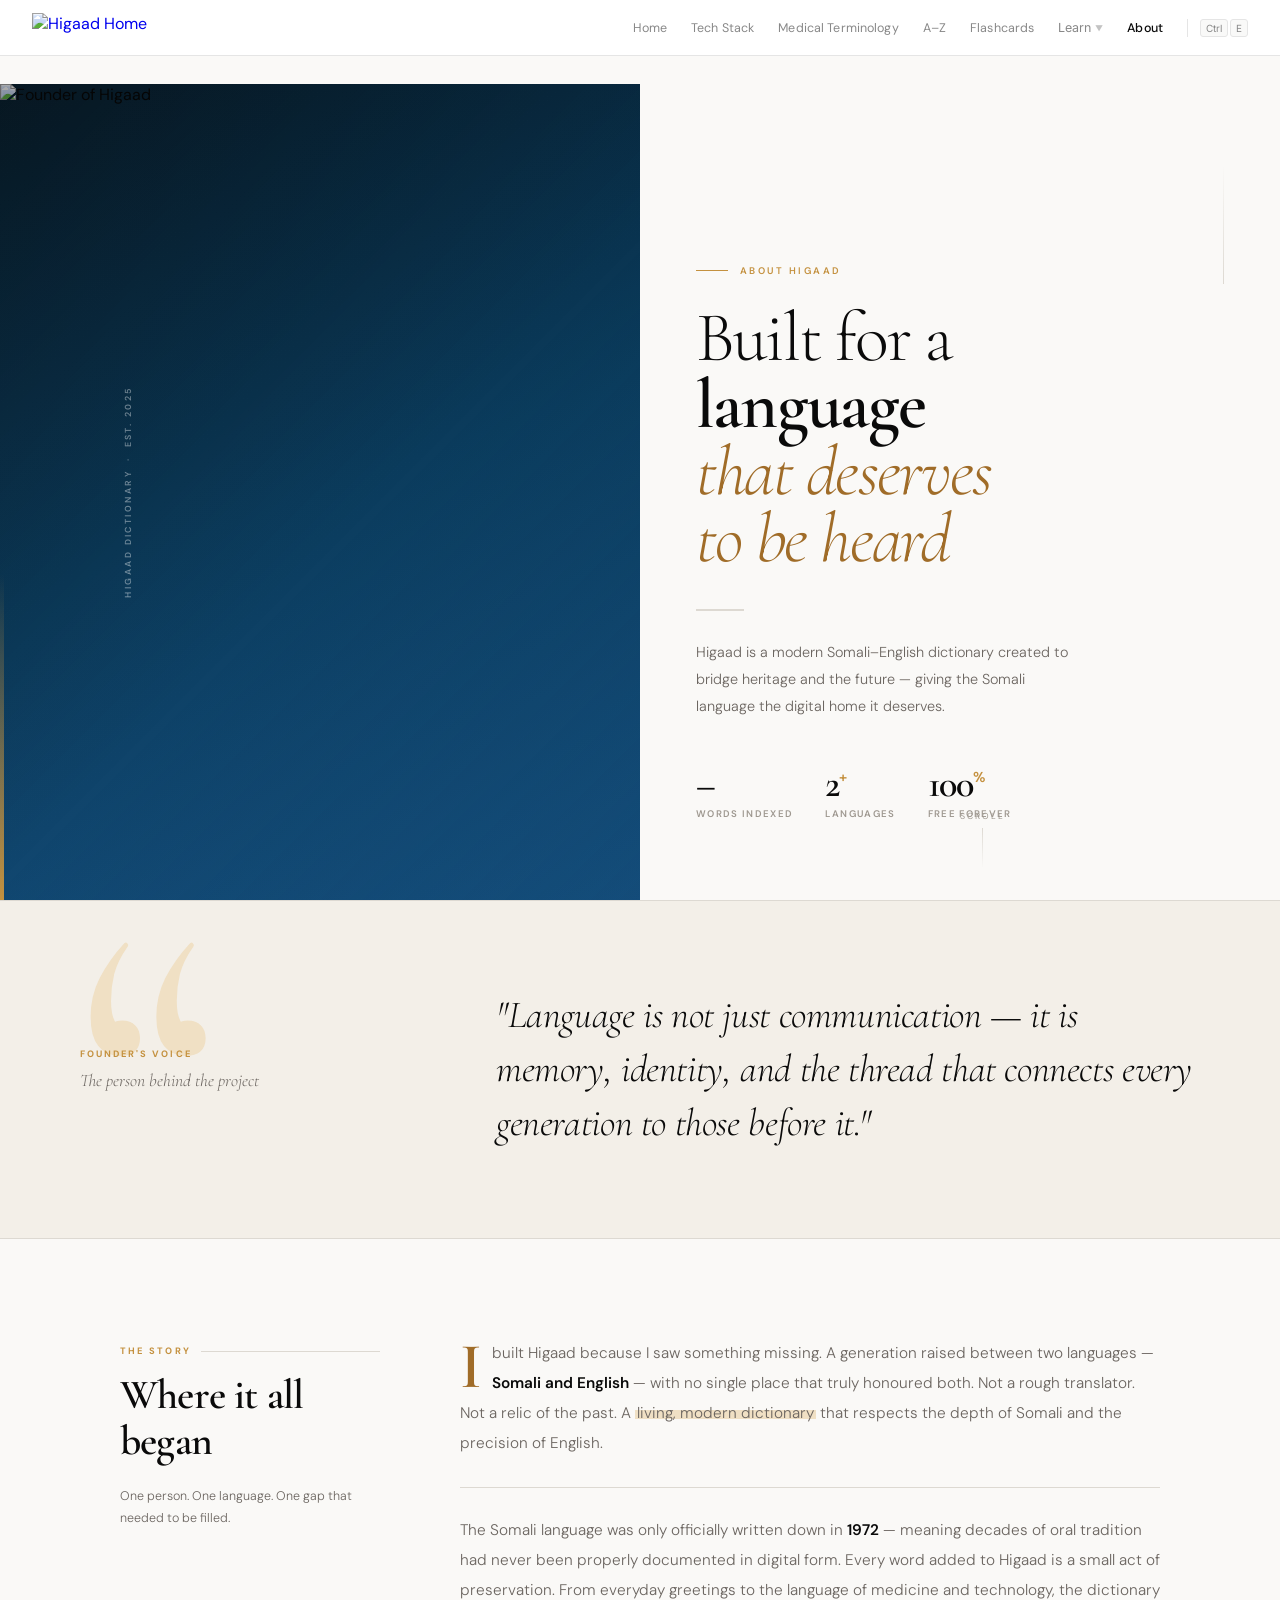
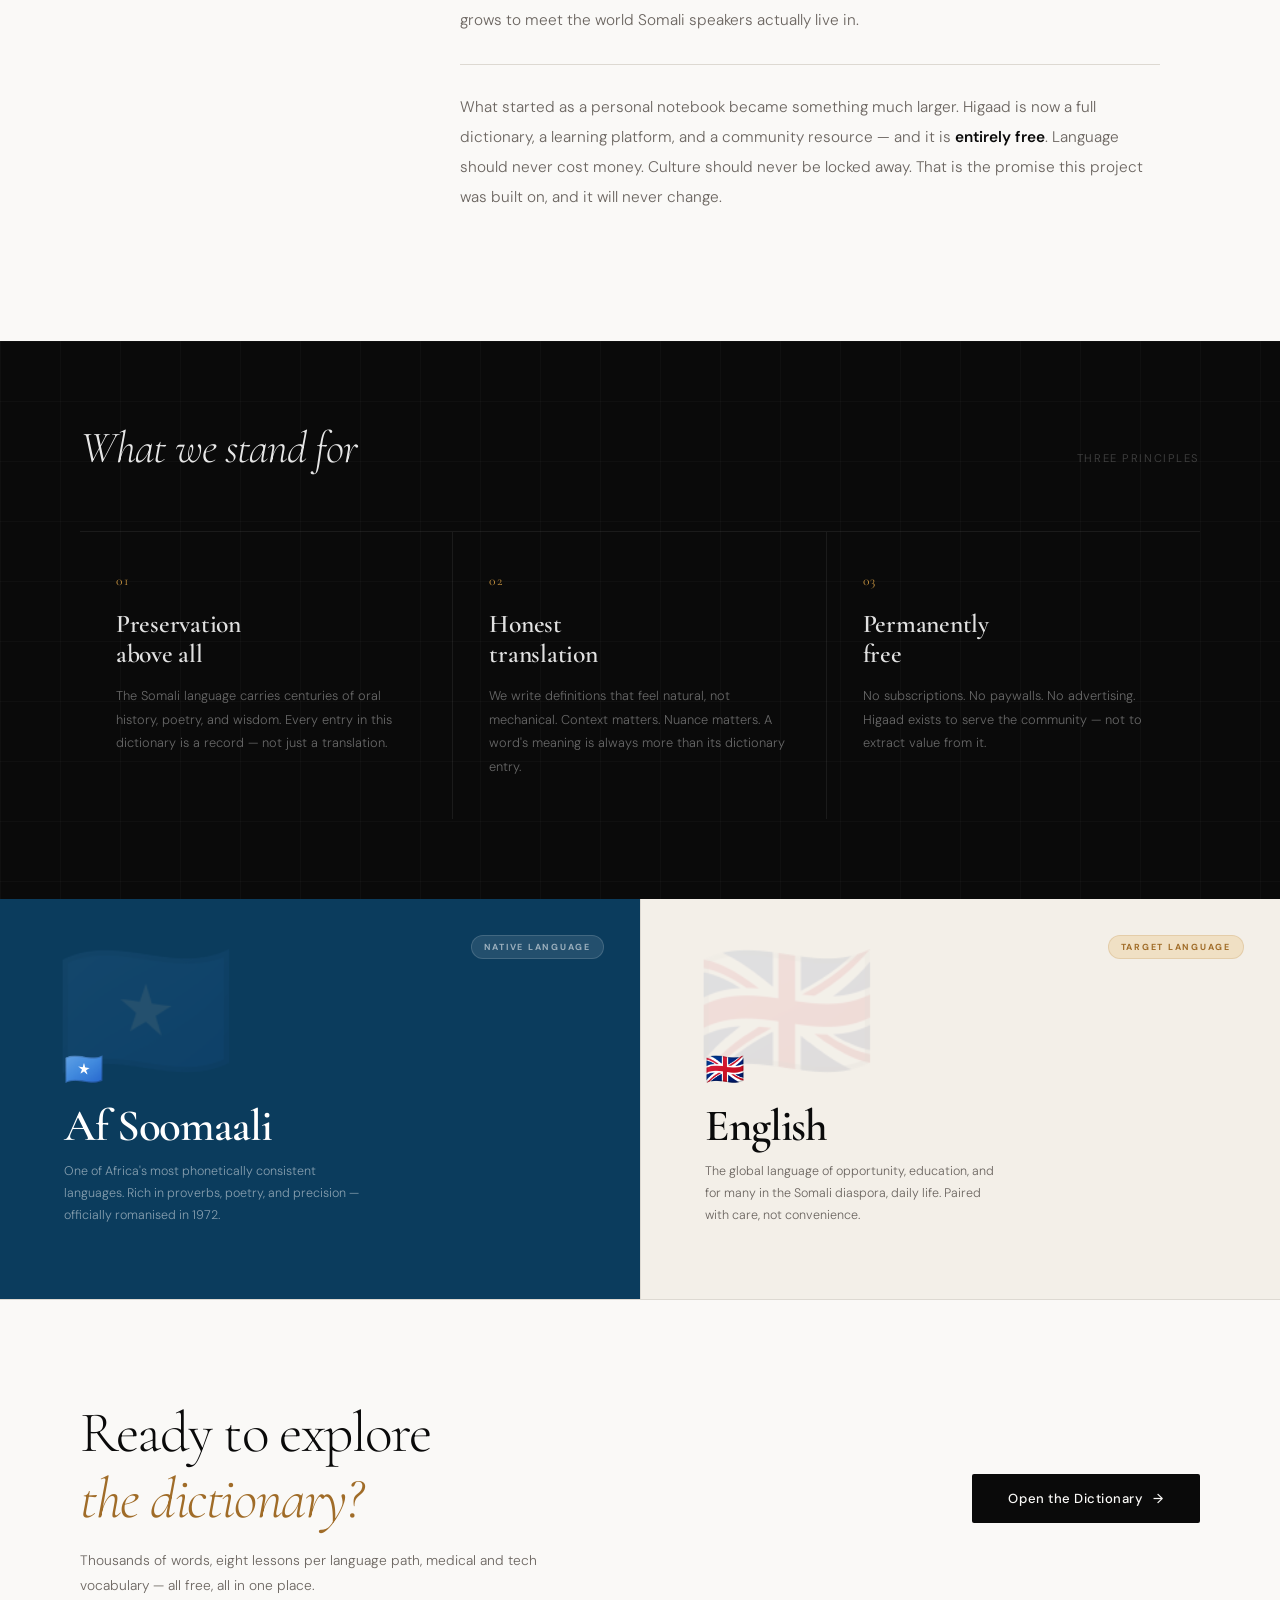
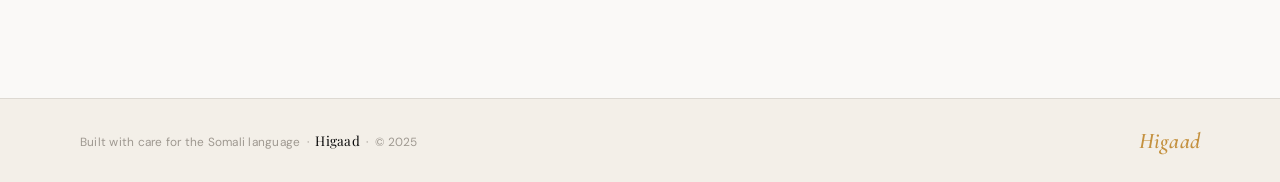
==== About.html @ 7bf30694 "Add files via upload" ====
<!DOCTYPE html>
<html lang="en">
<head>
  <script>
    try {
      var s = JSON.parse(localStorage.getItem('higaad_settings') || '{}');
      if (s.theme)    document.documentElement.setAttribute('data-theme',    s.theme);
      if (s.fontsize) document.documentElement.setAttribute('data-fontsize', s.fontsize);
      if (s.compact)  document.documentElement.setAttribute('data-compact',  'true');
    } catch(e) {}
  </script>
  <meta charset="UTF-8" />
  <meta name="viewport" content="width=device-width, initial-scale=1.0" />
  <title>About — Higaad</title>
  <link rel="icon" href="images/Logo and favicon/hingaad icon.png" />
  <link rel="preconnect" href="https://fonts.googleapis.com">
  <link href="https://fonts.googleapis.com/css2?family=Libre+Baskerville:ital,wght@0,400;0,700;1,400&family=DM+Sans:ital,opsz,wght@0,9..40,300;0,9..40,400;0,9..40,500;0,9..40,600;1,9..40,300&family=Cormorant+Garamond:ital,wght@0,300;0,400;0,600;1,300;1,400;1,600&display=swap" rel="stylesheet">
  <link rel="stylesheet" href="style.css" />

  <style>
    /* ── ABOUT PAGE — Editorial Magazine Redesign ── */

    :root {
      --ink:        #0a0a0a;
      --ink-soft:   #1c1c1c;
      --paper:      #faf9f7;
      --cream:      #f3efe8;
      --warm-mid:   #6b6560;
      --warm-muted: #9e9890;
      --rule:       #ddd9d2;
      --gold-deep:  #a06c28;
      --gold-warm:  #c4913f;
      --gold-pale:  #f0e0c4;
      --photo-bg:   #0B3C5D;
    }
    [data-theme="dark"] {
      --ink:        #f0ede8;
      --ink-soft:   #d8d4ce;
      --paper:      #0f0e0c;
      --cream:      #171512;
      --warm-mid:   #8a8680;
      --warm-muted: #5e5a56;
      --rule:       #2e2a26;
      --gold-deep:  #c99a4e;
      --gold-warm:  #d4a85a;
      --gold-pale:  #2a2218;
      --photo-bg:   #0B3C5D;
    }

    * { box-sizing: border-box; margin: 0; padding: 0; }

    body {
      background: var(--paper);
      font-family: 'DM Sans', system-ui, sans-serif;
      color: var(--ink);
      overflow-x: hidden;
    }

    /* ── NAV SPACER ───────────────────────────── */
    .about-spacer { height: 84px; }

    /* ═══════════════════════════════════════════
       SECTION 1 — CINEMATIC OPENER
    ═══════════════════════════════════════════ */
    .opener {
      display: grid;
      grid-template-columns: 1fr 1fr;
      min-height: calc(100vh - 84px);
      position: relative;
    }

    /* Left — Photo Panel */
    .opener-photo {
      position: relative;
      overflow: hidden;
      background: var(--photo-bg);
    }
    .opener-photo img {
      width: 100%; height: 100%;
      object-fit: cover;
      display: block;
      transform: scale(1.06);
      animation: slowZoom 14s ease-out forwards;
      filter: saturate(0.88) contrast(1.05);
    }
    @keyframes slowZoom {
      from { transform: scale(1.06); }
      to   { transform: scale(1.00); }
    }
    .opener-photo-tint {
      position: absolute; inset: 0;
      background: linear-gradient(
        135deg,
        rgba(10,10,10,0.35) 0%,
        transparent 55%,
        rgba(10,60,93,0.18) 100%
      );
    }
    .opener-photo-index {
      position: absolute;
      left: 22px; top: 50%;
      transform: translateY(-50%) rotate(-90deg);
      transform-origin: center center;
      font-family: 'DM Sans', sans-serif;
      font-size: 0.55rem;
      font-weight: 600;
      letter-spacing: 0.28em;
      text-transform: uppercase;
      color: rgba(255,255,255,0.4);
      white-space: nowrap;
    }
    .opener-photo-stripe {
      position: absolute;
      bottom: 0; left: 0;
      width: 4px; height: 40%;
      background: linear-gradient(to bottom, transparent, var(--gold-warm));
    }

    /* Right — Text Panel */
    .opener-text {
      display: flex;
      flex-direction: column;
      justify-content: flex-end;
      padding: 64px 64px 80px 56px;
      background: var(--paper);
      position: relative;
    }
    .opener-text::before {
      content: '';
      position: absolute;
      top: 80px; right: 56px;
      width: 1px; height: 120px;
      background: linear-gradient(to bottom, transparent, var(--rule));
    }
    .opener-overline {
      display: flex;
      align-items: center;
      gap: 12px;
      font-size: 0.6rem;
      font-weight: 600;
      letter-spacing: 0.26em;
      text-transform: uppercase;
      color: var(--gold-warm);
      margin-bottom: 28px;
      opacity: 0;
      animation: revealUp 0.7s 0.3s ease forwards;
    }
    .opener-overline-dash {
      width: 32px; height: 1px;
      background: var(--gold-warm);
      flex-shrink: 0;
    }
    .opener-headline {
      font-family: 'Cormorant Garamond', 'Libre Baskerville', Georgia, serif;
      font-size: clamp(3.2rem, 5.5vw, 5.5rem);
      font-weight: 300;
      line-height: 0.95;
      letter-spacing: -0.025em;
      color: var(--ink);
      margin-bottom: 36px;
      opacity: 0;
      animation: revealUp 0.8s 0.45s ease forwards;
    }
    .opener-headline strong {
      font-weight: 600;
      display: block;
    }
    .opener-headline em {
      font-style: italic;
      font-weight: 300;
      color: var(--gold-deep);
    }
    .opener-rule {
      width: 48px; height: 2px;
      background: var(--rule);
      margin-bottom: 28px;
      opacity: 0;
      animation: revealUp 0.6s 0.6s ease forwards;
    }
    .opener-body {
      font-family: 'DM Sans', sans-serif;
      font-size: 0.9rem;
      font-weight: 300;
      line-height: 1.9;
      color: var(--warm-mid);
      max-width: 380px;
      margin-bottom: 44px;
      opacity: 0;
      animation: revealUp 0.7s 0.7s ease forwards;
    }
    .opener-meta {
      display: flex;
      gap: 32px;
      opacity: 0;
      animation: revealUp 0.6s 0.85s ease forwards;
    }
    .opener-meta-item {
      display: flex;
      flex-direction: column;
      gap: 4px;
    }
    .opener-meta-num {
      font-family: 'Cormorant Garamond', Georgia, serif;
      font-size: 2.4rem;
      font-weight: 600;
      line-height: 1;
      color: var(--ink);
      letter-spacing: -0.03em;
    }
    .opener-meta-num sup {
      font-size: 0.9rem;
      color: var(--gold-warm);
      font-family: 'DM Sans', sans-serif;
      font-weight: 600;
    }
    .opener-meta-label {
      font-size: 0.6rem;
      font-weight: 600;
      letter-spacing: 0.14em;
      text-transform: uppercase;
      color: var(--warm-muted);
    }
    .opener-scroll {
      position: absolute;
      bottom: 32px; left: 50%;
      transform: translateX(-50%);
      display: flex;
      flex-direction: column;
      align-items: center;
      gap: 6px;
      opacity: 0;
      animation: revealUp 0.5s 1.2s ease forwards;
    }
    .opener-scroll span {
      font-size: 0.55rem;
      letter-spacing: 0.22em;
      text-transform: uppercase;
      color: var(--warm-muted);
    }
    .opener-scroll-line {
      width: 1px; height: 40px;
      background: linear-gradient(to bottom, var(--rule), transparent);
      animation: scrollBob 2s ease-in-out infinite;
    }
    @keyframes scrollBob {
      0%, 100% { transform: scaleY(1); opacity: 1; }
      50%       { transform: scaleY(0.5); opacity: 0.4; }
    }

    /* ═══════════════════════════════════════════
       SECTION 2 — PULL QUOTE
    ═══════════════════════════════════════════ */
    .pull-quote {
      padding: 88px 80px;
      display: grid;
      grid-template-columns: 1fr 2fr;
      gap: 64px;
      align-items: center;
      border-top: 1px solid var(--rule);
      border-bottom: 1px solid var(--rule);
      background: var(--cream);
      position: relative;
      overflow: hidden;
    }
    .pull-quote::before {
      content: '\201C';
      position: absolute;
      top: -40px; left: 72px;
      font-family: 'Cormorant Garamond', Georgia, serif;
      font-size: 28rem;
      line-height: 1;
      color: var(--gold-pale);
      pointer-events: none;
      z-index: 0;
    }
    [data-theme="dark"] .pull-quote::before { color: rgba(180,130,60,0.06); }
    .pull-quote-label {
      position: relative; z-index: 1;
      display: flex;
      flex-direction: column;
      gap: 10px;
    }
    .pull-quote-label span:first-child {
      font-size: 0.58rem;
      font-weight: 700;
      letter-spacing: 0.22em;
      text-transform: uppercase;
      color: var(--gold-warm);
    }
    .pull-quote-label span:last-child {
      font-family: 'Cormorant Garamond', Georgia, serif;
      font-size: 1.1rem;
      font-weight: 300;
      font-style: italic;
      color: var(--warm-mid);
    }
    .pull-quote-text {
      position: relative; z-index: 1;
      font-family: 'Cormorant Garamond', 'Libre Baskerville', Georgia, serif;
      font-size: clamp(1.6rem, 3.2vw, 2.4rem);
      font-weight: 300;
      font-style: italic;
      line-height: 1.4;
      color: var(--ink);
      letter-spacing: -0.01em;
    }

    /* ═══════════════════════════════════════════
       SECTION 3 — STORY
    ═══════════════════════════════════════════ */
    .story {
      padding: 100px 80px;
      display: grid;
      grid-template-columns: 260px 1fr;
      gap: 80px;
      max-width: 1200px;
      margin: 0 auto;
    }
    .story-sidebar {
      padding-top: 6px;
    }
    .story-sidebar-label {
      font-size: 0.58rem;
      font-weight: 700;
      letter-spacing: 0.24em;
      text-transform: uppercase;
      color: var(--gold-warm);
      margin-bottom: 16px;
      display: flex;
      align-items: center;
      gap: 10px;
    }
    .story-sidebar-label::after {
      content: '';
      flex: 1;
      height: 1px;
      background: var(--rule);
    }
    .story-sidebar-title {
      font-family: 'Cormorant Garamond', Georgia, serif;
      font-size: 2.6rem;
      font-weight: 600;
      line-height: 1.1;
      letter-spacing: -0.02em;
      color: var(--ink);
      margin-bottom: 20px;
    }
    .story-sidebar-sub {
      font-size: 0.78rem;
      font-weight: 300;
      line-height: 1.8;
      color: var(--warm-mid);
    }
    .story-main {
      display: flex;
      flex-direction: column;
    }
    .story-paragraph {
      font-size: 0.96rem;
      font-weight: 300;
      line-height: 1.95;
      color: var(--warm-mid);
      padding: 28px 0;
      border-bottom: 1px solid var(--rule);
    }
    .story-paragraph:first-child { padding-top: 0; }
    .story-paragraph:last-child  { border-bottom: none; }
    .story-paragraph.drop-cap::first-letter {
      font-family: 'Cormorant Garamond', Georgia, serif;
      font-size: 4.2em;
      font-weight: 600;
      line-height: 0.75;
      float: left;
      margin: 4px 10px 0 0;
      color: var(--gold-deep);
    }
    .story-paragraph strong {
      font-weight: 600;
      color: var(--ink);
    }
    .story-highlight {
      background: linear-gradient(to right, var(--gold-pale), var(--gold-pale));
      background-size: 100% 45%;
      background-repeat: no-repeat;
      background-position: 0 65%;
      padding: 0 2px;
    }
    [data-theme="dark"] .story-highlight {
      background: rgba(180,130,60,0.18);
      padding: 1px 4px;
      border-radius: 2px;
    }

    /* ═══════════════════════════════════════════
       SECTION 4 — VALUES (dark panel)
    ═══════════════════════════════════════════ */
    .values {
      background: var(--ink);
      padding: 80px;
      position: relative;
      overflow: hidden;
    }
    .values::before {
      content: '';
      position: absolute; inset: 0;
      background-image:
        linear-gradient(rgba(255,255,255,0.025) 1px, transparent 1px),
        linear-gradient(90deg, rgba(255,255,255,0.025) 1px, transparent 1px);
      background-size: 60px 60px;
    }
    [data-theme="dark"] .values { background: #080706; }
    .values-inner {
      position: relative; z-index: 1;
      max-width: 1200px; margin: 0 auto;
    }
    .values-header {
      display: flex;
      align-items: baseline;
      justify-content: space-between;
      margin-bottom: 56px;
    }
    .values-header-title {
      font-family: 'Cormorant Garamond', Georgia, serif;
      font-size: 2.8rem;
      font-weight: 300;
      font-style: italic;
      color: rgba(255,255,255,0.9);
      letter-spacing: -0.02em;
    }
    .values-header-num {
      font-size: 0.7rem;
      letter-spacing: 0.14em;
      text-transform: uppercase;
      color: rgba(255,255,255,0.2);
    }
    .values-grid {
      display: grid;
      grid-template-columns: repeat(3, 1fr);
    }
    .value-item {
      padding: 40px 36px;
      border-top: 1px solid rgba(255,255,255,0.07);
      border-right: 1px solid rgba(255,255,255,0.07);
      position: relative;
      transition: background 0.3s;
    }
    .value-item:last-child { border-right: none; }
    .value-item::after {
      content: '';
      position: absolute;
      bottom: 0; left: 36px; right: 36px;
      height: 2px;
      background: var(--gold-warm);
      transform: scaleX(0);
      transform-origin: left;
      transition: transform 0.4s ease;
    }
    .value-item:hover::after { transform: scaleX(1); }
    .value-item:hover { background: rgba(255,255,255,0.025); }
    .value-num {
      font-family: 'Cormorant Garamond', Georgia, serif;
      font-size: 0.85rem;
      color: var(--gold-warm);
      letter-spacing: 0.12em;
      margin-bottom: 20px;
      display: block;
    }
    .value-title {
      font-family: 'Cormorant Garamond', Georgia, serif;
      font-size: 1.6rem;
      font-weight: 600;
      color: rgba(255,255,255,0.88);
      line-height: 1.2;
      margin-bottom: 14px;
      letter-spacing: -0.01em;
    }
    .value-body {
      font-size: 0.8rem;
      font-weight: 300;
      line-height: 1.85;
      color: rgba(255,255,255,0.38);
    }

    /* ═══════════════════════════════════════════
       SECTION 5 — LANGUAGES (split panel)
    ═══════════════════════════════════════════ */
    .languages {
      display: grid;
      grid-template-columns: 1fr 1fr;
      min-height: 400px;
    }
    .lang-panel {
      padding: 72px 64px;
      position: relative;
      overflow: hidden;
      display: flex;
      flex-direction: column;
      justify-content: flex-end;
    }
    .lang-panel-so { background: var(--photo-bg); }
    .lang-panel-en {
      background: var(--cream);
      border-left: 1px solid var(--rule);
    }
    .lang-panel-so::before {
      content: '🇸🇴';
      position: absolute;
      top: 40px; left: 56px;
      font-size: 9rem;
      opacity: 0.1;
      line-height: 1;
      pointer-events: none;
    }
    .lang-panel-en::before {
      content: '🇬🇧';
      position: absolute;
      top: 40px; left: 56px;
      font-size: 9rem;
      opacity: 0.08;
      line-height: 1;
      pointer-events: none;
    }
    .lang-panel-tag {
      position: absolute;
      top: 36px; right: 36px;
      font-size: 0.55rem;
      font-weight: 700;
      letter-spacing: 0.2em;
      text-transform: uppercase;
      padding: 5px 12px;
      border-radius: 20px;
    }
    .lang-panel-so .lang-panel-tag {
      background: rgba(255,255,255,0.1);
      color: rgba(255,255,255,0.55);
      border: 1px solid rgba(255,255,255,0.14);
    }
    .lang-panel-en .lang-panel-tag {
      background: var(--gold-pale);
      color: var(--gold-deep);
      border: 1px solid rgba(180,130,60,0.2);
    }
    .lang-flag { font-size: 2rem; margin-bottom: 14px; display: block; position: relative; z-index: 1; }
    .lang-name {
      font-family: 'Cormorant Garamond', Georgia, serif;
      font-size: 2.8rem;
      font-weight: 600;
      letter-spacing: -0.025em;
      line-height: 1;
      margin-bottom: 12px;
      position: relative; z-index: 1;
    }
    .lang-panel-so .lang-name { color: #fff; }
    .lang-panel-en .lang-name { color: var(--ink); }
    .lang-sub {
      font-size: 0.78rem;
      font-weight: 300;
      line-height: 1.75;
      position: relative; z-index: 1;
      max-width: 300px;
    }
    .lang-panel-so .lang-sub { color: rgba(255,255,255,0.5); }
    .lang-panel-en .lang-sub { color: var(--warm-mid); }

    /* ═══════════════════════════════════════════
       SECTION 6 — CTA
    ═══════════════════════════════════════════ */
    .about-cta {
      padding: 100px 80px;
      display: grid;
      grid-template-columns: 1fr auto;
      align-items: center;
      gap: 48px;
      background: var(--paper);
      border-top: 1px solid var(--rule);
    }
    .about-cta-text h2 {
      font-family: 'Cormorant Garamond', Georgia, serif;
      font-size: clamp(2rem, 4.5vw, 3.6rem);
      font-weight: 300;
      line-height: 1.15;
      letter-spacing: -0.025em;
      color: var(--ink);
      margin-bottom: 16px;
    }
    .about-cta-text h2 em {
      font-style: italic;
      color: var(--gold-deep);
    }
    .about-cta-text p {
      font-size: 0.86rem;
      font-weight: 300;
      color: var(--warm-mid);
      line-height: 1.8;
      max-width: 460px;
    }
    .about-cta-btn {
      display: inline-flex;
      align-items: center;
      gap: 10px;
      padding: 16px 36px;
      background: var(--ink);
      color: var(--paper);
      border: none;
      border-radius: 2px;
      font-family: 'DM Sans', sans-serif;
      font-size: 0.82rem;
      font-weight: 500;
      letter-spacing: 0.04em;
      text-decoration: none;
      white-space: nowrap;
      transition: background 0.25s, transform 0.2s, box-shadow 0.2s;
      flex-shrink: 0;
    }
    .about-cta-btn:hover {
      background: var(--gold-deep);
      transform: translateY(-2px);
      box-shadow: 0 12px 36px rgba(160,108,40,0.35);
    }
    .about-cta-btn-arrow { transition: transform 0.2s; }
    .about-cta-btn:hover .about-cta-btn-arrow { transform: translateX(5px); }

    /* ═══════════════════════════════════════════
       FOOTER
    ═══════════════════════════════════════════ */
    .about-footer {
      padding: 28px 80px;
      border-top: 1px solid var(--rule);
      display: flex;
      align-items: center;
      justify-content: space-between;
      background: var(--cream);
    }
    .about-footer p {
      font-size: 0.74rem;
      color: var(--warm-muted);
    }
    .about-footer strong { color: var(--ink); }
    .about-footer-mark {
      font-family: 'Cormorant Garamond', Georgia, serif;
      font-size: 1.4rem;
      font-style: italic;
      font-weight: 600;
      color: var(--gold-warm);
    }

    /* ═══════════════════════════════════════════
       SCROLL REVEAL + KEYFRAMES
    ═══════════════════════════════════════════ */
    .reveal {
      opacity: 0;
      transform: translateY(28px);
      transition: opacity 0.8s ease, transform 0.8s ease;
    }
    .reveal.is-visible { opacity: 1; transform: none; }
    .reveal-delay-1 { transition-delay: 0.12s; }
    .reveal-delay-2 { transition-delay: 0.24s; }
    .reveal-delay-3 { transition-delay: 0.36s; }

    @keyframes revealUp {
      from { opacity: 0; transform: translateY(18px); }
      to   { opacity: 1; transform: translateY(0); }
    }

    /* ═══════════════════════════════════════════
       RESPONSIVE
    ═══════════════════════════════════════════ */
    @media (max-width: 900px) {
      .opener { grid-template-columns: 1fr; min-height: auto; }
      .opener-photo { height: 72vw; max-height: 500px; }
      .opener-text { padding: 48px 32px 64px; }
      .opener-headline { font-size: 3rem; }
      .pull-quote { padding: 64px 32px; grid-template-columns: 1fr; gap: 24px; }
      .story { grid-template-columns: 1fr; padding: 64px 32px; gap: 40px; }
      .values { padding: 56px 32px; }
      .values-grid { grid-template-columns: 1fr; }
      .value-item { border-right: none; }
      .languages { grid-template-columns: 1fr; }
      .lang-panel { min-height: 280px; padding: 52px 36px; }
      .lang-panel-en { border-left: none; border-top: 1px solid var(--rule); }
      .about-cta { grid-template-columns: 1fr; padding: 64px 32px; gap: 28px; }
      .about-footer { padding: 24px 32px; flex-direction: column; gap: 12px; text-align: center; }
    }
    @media (max-width: 600px) {
      .opener-text { padding: 36px 24px 56px; }
      .opener-headline { font-size: 2.5rem; }
      .opener-meta { gap: 20px; }
      .pull-quote { padding: 48px 24px; }
      .story { padding: 48px 24px; }
      .values { padding: 48px 24px; }
      .lang-panel { padding: 48px 24px; }
      .about-cta { padding: 56px 24px; }
      .about-footer { padding: 20px 24px; }
    }
  </style>
</head>
<body>

<!-- ── NAV ────────────────────────────────── -->
<nav>
  <a class="nav-logo" href="index.html">
    <img src="images/Higaad logo.png" alt="Higaad Home" class="logo-img logo-light">
    <img src="images/black logo.png"  alt="Higaad Home" class="logo-img logo-dark">
  </a>
  <div class="nav-links">
    <a class="nav-link"        href="index.html"      data-i18n="nav_home">Home</a>
    <a class="nav-link"        href="tech.html"       data-i18n="nav_tech">Tech Stack</a>
    <a class="nav-link"        href="medical.html"    data-i18n="nav_medical">Medical Terminology</a>
    <a class="nav-link"        href="az.html"         data-i18n="nav_az">A–Z</a>
    <a class="nav-link"        href="flashcards.html" data-i18n="nav_flashcards">Flashcards</a>
    <div class="nav-dropdown" id="learnDropdown">
      <button class="nav-dropdown-toggle" id="learnDropdownBtn">Learn <span class="dd-arrow">&#9660;</span></button>
      <div class="nav-dropdown-menu" id="learnDropdownMenu">
        <div class="nav-dd-header">
          <span class="nav-dd-header-title">Learning Paths</span>
        </div>
        <div class="nav-dd-cols">
          <div class="nav-dd-col">
            <div class="nav-dd-col-label">&#127480;&#127476; Baranee Soomaali</div>
            <a class="nav-dd-item" href="learn-somali.html">
              <div class="nav-dd-item-icon so">&#127480;&#127476;</div>
              <div class="nav-dd-item-text">
                <strong data-i18n="nav_learn_so">Learn Somali</strong>
                <span data-i18n="nav_learn_so_sub">For English speakers</span>
              </div>
            </a>
          </div>
          <div class="nav-dd-col">
            <div class="nav-dd-col-label">&#127468;&#127463; Baranee Ingiriisi</div>
            <a class="nav-dd-item" href="learn-english.html">
              <div class="nav-dd-item-icon en">&#127468;&#127463;</div>
              <div class="nav-dd-item-text">
                <strong data-i18n="nav_learn_en">Learn English</strong>
                <span data-i18n="nav_learn_en_sub">For Somali speakers</span>
              </div>
            </a>
          </div>
        </div>
        <div class="nav-dd-footer">
          <span class="nav-dd-footer-text">8 lessons per path &middot; Free</span>
          <a class="nav-dd-footer-link" href="flashcards.html">Flashcards &#8594;</a>
        </div>
      </div>
    </div>
    <a class="nav-link active" href="about.html">About</a>
    <div class="nav-kbd"><kbd>Ctrl</kbd><kbd>E</kbd></div>
  </div>
</nav>

<div class="about-spacer"></div>

<!-- ══ 1. CINEMATIC OPENER ═══════════════════ -->
<section class="opener">

  <div class="opener-photo">
    <img
      src="images/hargiesa.jpg"
      alt="Founder of Higaad"
      onerror="this.parentElement.style.background='linear-gradient(160deg,#061e2e,#0B3C5D,#165080)'"
    />
    <div class="opener-photo-tint"></div>
    <div class="opener-photo-index">Higaad Dictionary &nbsp;·&nbsp; Est. 2025</div>
    <div class="opener-photo-stripe"></div>
  </div>

  <div class="opener-text">
    <div class="opener-overline">
      <div class="opener-overline-dash"></div>
      About Higaad
    </div>
    <h1 class="opener-headline">
      Built for a<br>
      <strong>language</strong>
      <em>that deserves<br>to be heard</em>
    </h1>
    <div class="opener-rule"></div>
    <p class="opener-body">
      Higaad is a modern Somali–English dictionary created to bridge
      heritage and the future — giving the Somali language the digital
      home it deserves.
    </p>
    <div class="opener-meta">
      <div class="opener-meta-item">
        <div class="opener-meta-num" id="statWords">–</div>
        <div class="opener-meta-label">Words indexed</div>
      </div>
      <div class="opener-meta-item">
        <div class="opener-meta-num">2<sup>+</sup></div>
        <div class="opener-meta-label">Languages</div>
      </div>
      <div class="opener-meta-item">
        <div class="opener-meta-num">100<sup>%</sup></div>
        <div class="opener-meta-label">Free forever</div>
      </div>
    </div>
    <div class="opener-scroll">
      <span>Scroll</span>
      <div class="opener-scroll-line"></div>
    </div>
  </div>

</section>

<!-- ══ 2. PULL QUOTE ═════════════════════════ -->
<div class="pull-quote reveal">
  <div class="pull-quote-label">
    <span>Founder's Voice</span>
    <span>The person behind the project</span>
  </div>
  <blockquote class="pull-quote-text">
    "Language is not just communication — it is memory, identity, and
    the thread that connects every generation to those before it."
  </blockquote>
</div>

<!-- ══ 3. STORY ══════════════════════════════ -->
<div class="story">
  <div class="story-sidebar reveal">
    <div class="story-sidebar-label">The Story</div>
    <div class="story-sidebar-title">Where it all began</div>
    <div class="story-sidebar-sub">
      One person. One language. One gap that needed to be filled.
    </div>
  </div>
  <div class="story-main">
    <p class="story-paragraph drop-cap reveal reveal-delay-1">
      I built Higaad because I saw something missing. A generation raised
      between two languages — <strong>Somali and English</strong> — with no single place that
      truly honoured both. Not a rough translator. Not a relic of the past.
      A <span class="story-highlight">living, modern dictionary</span> that respects the depth of Somali
      and the precision of English.
    </p>
    <p class="story-paragraph reveal reveal-delay-2">
      The Somali language was only officially written down in <strong>1972</strong> — meaning
      decades of oral tradition had never been properly documented in digital form.
      Every word added to Higaad is a small act of preservation. From everyday
      greetings to the language of medicine and technology, the dictionary grows
      to meet the world Somali speakers actually live in.
    </p>
    <p class="story-paragraph reveal reveal-delay-3">
      What started as a personal notebook became something much larger. Higaad
      is now a full dictionary, a learning platform, and a community resource —
      and it is <strong>entirely free</strong>. Language should never cost money. Culture should
      never be locked away. That is the promise this project was built on,
      and it will never change.
    </p>
  </div>
</div>

<!-- ══ 4. VALUES ═════════════════════════════ -->
<div class="values">
  <div class="values-inner">
    <div class="values-header">
      <div class="values-header-title">What we stand for</div>
      <div class="values-header-num">Three principles</div>
    </div>
    <div class="values-grid">
      <div class="value-item reveal">
        <span class="value-num">01</span>
        <div class="value-title">Preservation<br>above all</div>
        <div class="value-body">
          The Somali language carries centuries of oral history, poetry, and
          wisdom. Every entry in this dictionary is a record — not just a translation.
        </div>
      </div>
      <div class="value-item reveal reveal-delay-1">
        <span class="value-num">02</span>
        <div class="value-title">Honest<br>translation</div>
        <div class="value-body">
          We write definitions that feel natural, not mechanical. Context matters.
          Nuance matters. A word's meaning is always more than its dictionary entry.
        </div>
      </div>
      <div class="value-item reveal reveal-delay-2">
        <span class="value-num">03</span>
        <div class="value-title">Permanently<br>free</div>
        <div class="value-body">
          No subscriptions. No paywalls. No advertising. Higaad exists to serve
          the community — not to extract value from it.
        </div>
      </div>
    </div>
  </div>
</div>

<!-- ══ 5. LANGUAGES ══════════════════════════ -->
<div class="languages">
  <div class="lang-panel lang-panel-so">
    <div class="lang-panel-tag">Native Language</div>
    <span class="lang-flag">🇸🇴</span>
    <div class="lang-name">Af Soomaali</div>
    <div class="lang-sub">
      One of Africa's most phonetically consistent languages. Rich in
      proverbs, poetry, and precision — officially romanised in 1972.
    </div>
  </div>
  <div class="lang-panel lang-panel-en">
    <div class="lang-panel-tag">Target Language</div>
    <span class="lang-flag">🇬🇧</span>
    <div class="lang-name">English</div>
    <div class="lang-sub">
      The global language of opportunity, education, and for many in
      the Somali diaspora, daily life. Paired with care, not convenience.
    </div>
  </div>
</div>

<!-- ══ 6. CTA ═════════════════════════════════ -->
<div class="about-cta reveal">
  <div class="about-cta-text">
    <h2>Ready to explore<br><em>the dictionary?</em></h2>
    <p>
      Thousands of words, eight lessons per language path, medical and
      tech vocabulary — all free, all in one place.
    </p>
  </div>
  <a class="about-cta-btn" href="index.html">
    Open the Dictionary
    <span class="about-cta-btn-arrow">→</span>
  </a>
</div>

<!-- ══ FOOTER ═════════════════════════════════ -->
<footer class="about-footer">
  <p>Built with care for the Somali language &nbsp;·&nbsp; <strong>Higaad</strong> &nbsp;·&nbsp; © 2025</p>
  <div class="about-footer-mark">Higaad</div>
</footer>

<!-- Search Popup -->
<div class="search-popup-overlay" id="searchPopup">
  <div class="search-popup">
    <div class="search-popup-inner">
      <span class="popup-search-icon">⌕</span>
      <input type="text" id="popupSearchInput" placeholder="Search Somali or English word..." autocomplete="off" spellcheck="false" />
      <button class="popup-esc" onclick="closeSearchPopup()">ESC</button>
    </div>
    <div class="popup-divider"></div>
    <div class="popup-results-wrap" id="popupResultsWrap"></div>
    <div class="popup-hint">
      <span><kbd>↑</kbd><kbd>↓</kbd> navigate &nbsp;<kbd>Enter</kbd> select</span>
      <span><kbd>Ctrl+E</kbd> close</span>
    </div>
  </div>
</div>

<script src="data.js"></script>
<script src="medicalData.js"></script>
<script>
document.addEventListener('DOMContentLoaded', function () {

  // ── Animated word counter ──────────────────────
  var stat = document.getElementById('statWords');
  if (stat && typeof dictionary !== 'undefined') {
    var total = dictionary.length + (typeof medicalDictionary !== 'undefined' ? medicalDictionary.length : 0);
    var current = 0;
    var increment = Math.ceil(total / 55);
    var timer = setInterval(function () {
      current = Math.min(current + increment, total);
      stat.textContent = current.toLocaleString();
      if (current >= total) clearInterval(timer);
    }, 28);
  }

  // ── Scroll reveal ──────────────────────────────
  var revealEls = document.querySelectorAll('.reveal');
  if ('IntersectionObserver' in window) {
    var io = new IntersectionObserver(function (entries) {
      entries.forEach(function (entry) {
        if (entry.isIntersecting) {
          entry.target.classList.add('is-visible');
          io.unobserve(entry.target);
        }
      });
    }, { threshold: 0.1, rootMargin: '0px 0px -40px 0px' });
    revealEls.forEach(function (el) { io.observe(el); });
  } else {
    revealEls.forEach(function (el) { el.classList.add('is-visible'); });
  }

  // ── Learn dropdown ─────────────────────────────
  var learnDropdown = document.getElementById('learnDropdown');
  var learnBtn = document.getElementById('learnDropdownBtn');
  if (learnDropdown && learnBtn) {
    learnBtn.addEventListener('click', function (e) {
      e.stopPropagation();
      learnDropdown.classList.toggle('open');
    });
    document.addEventListener('click', function (e) {
      if (!learnDropdown.contains(e.target)) learnDropdown.classList.remove('open');
    });
  }

  // ── Search popup ───────────────────────────────
  var sp = document.getElementById('searchPopup');
  var si = document.getElementById('popupSearchInput');
  var rw = document.getElementById('popupResultsWrap');

  function openPopup() {
    sp.classList.add('open');
    document.body.style.overflow = 'hidden';
    si.focus();
    renderPopup('');
  }
  function closeSearchPopup() {
    sp.classList.remove('open');
    document.body.style.overflow = '';
    si.value = '';
  }
  window.closeSearchPopup = closeSearchPopup;

  function esc(s) {
    return s ? String(s).replace(/&/g,'&amp;').replace(/</g,'&lt;').replace(/>/g,'&gt;') : '';
  }
  function renderPopup(q) {
    q = q.toLowerCase();
    var all = [];
    if (typeof dictionary !== 'undefined') all = all.concat(dictionary);
    if (typeof medicalDictionary !== 'undefined')
      all = all.concat(medicalDictionary.map(function (e) { return Object.assign({}, e, { isMedical: true }); }));
    var res = q ? all.filter(function (e) {
      return e.word.toLowerCase().includes(q) || (e.traditionalMeaning || '').toLowerCase().includes(q);
    }) : all.slice(0, 8);
    if (!res.length) { rw.innerHTML = '<div class="popup-empty">Word not found</div>'; return; }
    rw.innerHTML = res.slice(0, 12).map(function (e, i) {
      var url = e.isMedical ? 'medical-word.html?id=' + e.id : 'word.html?id=' + e.id;
      return '<div class="popup-result-item" style="animation-delay:' + (i * 0.03) + 's" onclick="location.href=\'' + url + '\'">'
        + '<div class="popup-item-left"><div class="popup-item-word">' + esc(e.word) + '</div>'
        + '<div class="popup-item-meaning">' + esc(e.traditionalMeaning) + '</div></div>'
        + '<div class="popup-item-arrow">→</div></div>';
    }).join('');
  }

  si.addEventListener('input', function () { renderPopup(si.value.trim()); });
  sp.addEventListener('click', function (ev) { if (ev.target === sp) closeSearchPopup(); });
  document.addEventListener('keydown', function (ev) {
    if ((ev.ctrlKey || ev.metaKey) && ev.key === 'e') {
      ev.preventDefault();
      sp.classList.contains('open') ? closeSearchPopup() : openPopup();
    }
    if (ev.key === 'Escape' && sp.classList.contains('open')) closeSearchPopup();
  });
});
</script>
<script src="settings.js"></script>
</body>
</html>
---- style.css ----
@import url('https://fonts.googleapis.com/css2?family=Playfair+Display:ital,wght@0,400;0,500;0,700;1,400;1,500&family=Inter:wght@300;400;500;600&display=swap');

/* ─────────────────────────────────────────────
   TOKENS
───────────────────────────────────────────── */
:root {
  --black:   #0a0a0a;
  --ink:     #1a1a1a;
  --mid:     #555;
  --muted:   #888;
  --faint:   #bbb;
  --border:  #e5e5e5;
  --surface: #f9f9f8;
  --white:   #ffffff;
  --accent:  #1a1a1a;
  --gold:    #b5813a;

  --serif: 'Playfair Display', Georgia, serif;
  --sans:  'Inter', system-ui, sans-serif;

  --r:    4px;
  --r-md: 8px;
  --r-lg: 12px;
  --ease: cubic-bezier(0.4, 0, 0.2, 1);
  --fs-base: 1rem;
}

/* ─────────────────────────────────────────────
   DARK MODE
───────────────────────────────────────────── */
[data-theme="dark"] {
  --black:   #f5f5f3;
  --ink:     #e0ddd8;
  --mid:     #8a8880;
  --muted:   #5e5c58;
  --faint:   #3a3836;
  --border:  #2a2826;
  --surface: #161513;
  --white:   #0f0e0c;
  --gold:    #c99a4e;
}
[data-theme="dark"] body        { background: #0c0b09; }
[data-theme="dark"] nav         { background: rgba(12,11,9,0.95); }
[data-theme="dark"] .logo-light { display: none; }
[data-theme="dark"] .logo-dark  { display: block; }
[data-theme="light"] .logo-dark,
:root:not([data-theme]) .logo-dark  { display: none; }
[data-theme="light"] .logo-light,
:root:not([data-theme]) .logo-light { display: block; }

/* Font size scale */
[data-fontsize="sm"] { font-size: 14px; }
[data-fontsize="md"] { font-size: 16px; }
[data-fontsize="lg"] { font-size: 18px; }

/* Compact */
[data-compact="true"] main       { padding: 0 40px 40px; }
[data-compact="true"] .tech-card { padding: 16px 18px; }
[data-compact="true"] .wotd-body { padding: 24px 28px; }

/* ─────────────────────────────────────────────
   RESET
───────────────────────────────────────────── */
*, *::before, *::after { margin: 0; padding: 0; box-sizing: border-box; }
html  { scroll-behavior: smooth; }
body  {
  font-family: var(--sans);
  background: var(--white);
  color: var(--ink);
  min-height: 100vh;
  -webkit-font-smoothing: antialiased;
  font-size: var(--fs-base);
  transition: background .3s, color .3s;
}

/* ─────────────────────────────────────────────
   NAV — clean horizontal bar
───────────────────────────────────────────── */
nav {
  position: fixed;
  top: 0; left: 0; right: 0;
  z-index: 200;
  height: 56px;
  display: flex;
  align-items: center;
  justify-content: space-between;
  padding: 0 32px;
  background: rgba(255,255,255,0.96);
  backdrop-filter: blur(16px);
  border-bottom: 1px solid var(--border);
  transition: background .3s, border-color .3s;
  overflow: visible;
}
[data-theme="dark"] nav { background: rgba(12,11,9,0.96); }

.nav-logo { display: flex; align-items: center; text-decoration: none; flex-shrink: 0; }
.logo-img  { height: 30px; width: auto; display: block; transition: opacity .2s; }
.nav-logo:hover .logo-img { opacity: .7; }

.nav-links {
  display: flex;
  align-items: center;
  gap: 0;
  flex: 1;
  justify-content: flex-end;
  overflow: visible;
}

.nav-link {
  font-size: .78rem;
  font-weight: 400;
  color: var(--muted);
  text-decoration: none;
  padding: 6px 12px;
  transition: color .15s;
  white-space: nowrap;
  letter-spacing: .01em;
}
.nav-link:hover  { color: var(--ink); }
.nav-link.active { color: var(--ink); font-weight: 500; }

.nav-kbd { display: flex; align-items: center; gap: 2px; margin-left: 12px; padding-left: 12px; border-left: 1px solid var(--border); flex-shrink: 0; }
.nav-kbd kbd { font-family: var(--sans); font-size: .62rem; color: var(--muted); background: var(--surface); border: 1px solid var(--border); padding: 2px 5px; border-radius: 3px; }

/* ─────────────────────────────────────────────
   NAV DROPDOWN
───────────────────────────────────────────── */
.nav-dropdown { position: relative; flex-shrink: 0; }
.nav-dropdown-toggle {
  font-size: .78rem; font-weight: 400; color: var(--muted);
  padding: 6px 12px; background: none; border: none; cursor: pointer;
  font-family: var(--sans); display: flex; align-items: center; gap: 4px;
  transition: color .15s; white-space: nowrap;
}
.nav-dropdown-toggle:hover, .nav-dropdown-toggle.active { color: var(--ink); }
.dd-arrow { font-size: .5rem; transition: transform .2s; display: inline-block; opacity: .5; }
.nav-dropdown.open .dd-arrow { transform: rotate(180deg); }

.nav-dropdown-menu {
  position: fixed;
  top: 64px;
  left: 50%; transform: translateX(-50%) translateY(-6px);
  width: min(520px, calc(100vw - 48px));
  background: var(--white);
  border: 1px solid var(--border);
  border-radius: var(--r-lg);
  box-shadow: 0 16px 48px rgba(0,0,0,0.1);
  opacity: 0; pointer-events: none;
  transition: opacity .18s var(--ease), transform .18s var(--ease);
  z-index: 600; overflow: hidden;
}
[data-theme="dark"] .nav-dropdown-menu { background: #1a1714; box-shadow: 0 16px 48px rgba(0,0,0,0.5); }
.nav-dropdown.open .nav-dropdown-menu { opacity: 1; pointer-events: all; transform: translateX(-50%) translateY(0); }

.nav-dd-header { padding: 14px 18px 10px; border-bottom: 1px solid var(--border); }
.nav-dd-header-title { font-size: .6rem; font-weight: 600; letter-spacing: .14em; text-transform: uppercase; color: var(--muted); }
.nav-dd-cols { display: grid; grid-template-columns: 1fr 1fr; }
.nav-dd-col  { padding: 12px 8px; }
.nav-dd-col + .nav-dd-col { border-left: 1px solid var(--border); }
.nav-dd-col-label { font-size: .58rem; font-weight: 600; letter-spacing: .12em; text-transform: uppercase; color: var(--muted); padding: 4px 10px 8px; }
.nav-dd-item { display: flex; align-items: flex-start; gap: 10px; padding: 8px 10px; border-radius: var(--r); text-decoration: none; color: var(--ink); transition: background .15s; }
.nav-dd-item:hover { background: var(--surface); }
.nav-dd-item-icon { width: 32px; height: 32px; border-radius: var(--r); display: flex; align-items: center; justify-content: center; font-size: .95rem; flex-shrink: 0; }
.nav-dd-item-icon.so { background: #fdf6ec; }
.nav-dd-item-icon.en { background: #f0f2ff; }
.nav-dd-item-text strong { display: block; font-size: .78rem; font-weight: 500; color: var(--ink); margin-bottom: 1px; }
.nav-dd-item-text span   { font-size: .68rem; color: var(--muted); }
.nav-dd-footer { border-top: 1px solid var(--border); padding: 10px 18px; background: var(--surface); display: flex; align-items: center; justify-content: space-between; }
.nav-dd-footer-text { font-size: .7rem; color: var(--muted); }
.nav-dd-footer-link { font-size: .7rem; font-weight: 500; color: var(--ink); text-decoration: none; }
.nav-dd-footer-link:hover { opacity: .6; }

/* ─────────────────────────────────────────────
   SETTINGS
───────────────────────────────────────────── */
.settings-wrap  { position: relative; margin-left: 10px; flex-shrink: 0; z-index: 400; overflow: visible; }
.settings-btn   {
  display: flex; align-items: center; justify-content: center;
  width: 32px; height: 32px; border-radius: 50%;
  border: 1px solid var(--border); background: none;
  color: var(--muted); cursor: pointer; font-size: .85rem;
  transition: all .15s; flex-shrink: 0;
}
.settings-btn:hover, .settings-btn.active { border-color: var(--ink); color: var(--ink); }
.settings-panel {
  position: absolute; top: calc(100% + 8px); right: 0;
  width: 252px; background: var(--white);
  border: 1px solid var(--border); border-radius: var(--r-lg);
  box-shadow: 0 8px 28px rgba(0,0,0,0.1);
  opacity: 0; pointer-events: none;
  transform: translateY(-4px) scale(.98);
  transition: opacity .15s, transform .15s;
  z-index: 600; overflow: hidden;
}
.settings-panel.open { opacity: 1; pointer-events: all; transform: none; }
[data-theme="dark"] .settings-panel { background: #1a1714; box-shadow: 0 8px 28px rgba(0,0,0,0.5); }
.settings-panel-title { font-size: .74rem; font-weight: 500; color: var(--ink); padding: 12px 14px 10px; border-bottom: 1px solid var(--border); display: flex; align-items: center; justify-content: space-between; }
.settings-close-btn { background: none; border: none; cursor: pointer; color: var(--muted); font-size: .75rem; padding: 2px 5px; border-radius: 3px; transition: color .15s; font-family: var(--sans); }
.settings-close-btn:hover { color: var(--ink); }
.settings-group { padding: 10px 14px; border-bottom: 1px solid var(--border); }
.settings-group:last-child { border-bottom: none; }
.settings-group-label { font-size: .62rem; font-weight: 600; letter-spacing: .1em; text-transform: uppercase; color: var(--muted); margin-bottom: 8px; }
.settings-toggle-row   { display: flex; align-items: center; justify-content: space-between; padding: 3px 0; }
.settings-toggle-label { font-size: .8rem; color: var(--ink); }
.settings-toggle-sub   { font-size: .68rem; color: var(--muted); margin-top: 1px; }
.toggle-switch  { position: relative; width: 36px; height: 20px; flex-shrink: 0; }
.toggle-switch input { opacity: 0; width: 0; height: 0; }
.toggle-slider  { position: absolute; inset: 0; background: var(--border); border-radius: 20px; cursor: pointer; transition: background .2s; }
.toggle-slider::before { content: ''; position: absolute; left: 2px; top: 2px; width: 16px; height: 16px; background: var(--white); border-radius: 50%; transition: transform .2s; box-shadow: 0 1px 3px rgba(0,0,0,0.15); }
.toggle-switch input:checked + .toggle-slider { background: var(--ink); }
.toggle-switch input:checked + .toggle-slider::before { transform: translateX(16px); }
.font-size-control { display: flex; gap: 3px; background: var(--surface); border: 1px solid var(--border); border-radius: var(--r); padding: 3px; }
.font-size-btn { flex: 1; padding: 4px; font-family: var(--sans); font-size: .68rem; font-weight: 500; border: none; background: none; color: var(--muted); cursor: pointer; border-radius: 4px; transition: all .15s; text-align: center; }
.font-size-btn.active { background: var(--white); color: var(--ink); box-shadow: 0 1px 3px rgba(0,0,0,0.08); font-weight: 600; }
.lang-opt-btn { flex: 1; padding: 6px 8px; font-family: var(--sans); font-size: .7rem; font-weight: 500; border-radius: var(--r); border: 1px solid var(--border); background: var(--white); color: var(--mid); cursor: pointer; transition: all .15s; text-align: center; }
.lang-opt-btn:hover { border-color: var(--ink); color: var(--ink); }
.lang-opt-btn.active { background: var(--ink); color: var(--white); border-color: var(--ink); }
.settings-reset { width: 100%; padding: 10px 14px; font-family: var(--sans); font-size: .72rem; color: var(--muted); background: none; border: none; border-top: 1px solid var(--border); cursor: pointer; transition: all .15s; text-align: left; display: block; }
.settings-reset:hover { color: var(--ink); background: var(--surface); }

/* ─────────────────────────────────────────────
   WELCOME POPUP
───────────────────────────────────────────── */
.welcome-overlay {
  position: fixed; inset: 0;
  background: rgba(0,0,0,0.6); backdrop-filter: blur(12px);
  z-index: 1000; display: flex; align-items: center; justify-content: center; padding: 24px;
  opacity: 0; pointer-events: none; transition: opacity .3s;
}
.welcome-overlay.open { opacity: 1; pointer-events: all; }
.welcome-card {
  background: var(--white); border: 1px solid var(--border);
  border-radius: 16px; max-width: 460px; width: 100%; overflow: hidden;
  transform: translateY(20px); transition: transform .35s cubic-bezier(.34,1.3,.64,1), background .3s;
  box-shadow: 0 24px 64px rgba(0,0,0,0.18);
}
.welcome-overlay.open .welcome-card { transform: none; }
.welcome-header { background: var(--ink); padding: 36px 32px 28px; }
.welcome-logo-glyph { font-family: var(--serif); font-size: 2.8rem; font-weight: 700; font-style: italic; color: var(--gold); line-height: 1; margin-bottom: 12px; }
.welcome-title { font-family: var(--serif); font-size: 1.5rem; font-weight: 700; color: #fff; line-height: 1.2; }
.welcome-title em { font-style: italic; color: rgba(255,255,255,.6); }
.welcome-sub { font-size: .78rem; color: rgba(255,255,255,.4); margin-top: 5px; }
.welcome-body { padding: 24px 32px 28px; }
.welcome-features { display: flex; flex-direction: column; gap: 10px; margin-bottom: 24px; }
.welcome-feat { display: flex; align-items: flex-start; gap: 10px; }
.welcome-feat-icon { width: 30px; height: 30px; border-radius: var(--r); background: var(--surface); border: 1px solid var(--border); display: flex; align-items: center; justify-content: center; font-size: .9rem; flex-shrink: 0; }
.welcome-feat-text strong { display: block; font-size: .8rem; font-weight: 500; color: var(--ink); margin-bottom: 1px; }
.welcome-feat-text span   { font-size: .72rem; color: var(--muted); }
.welcome-lang-select { background: var(--surface); border: 1px solid var(--border); border-radius: var(--r-md); padding: 12px 14px; margin-bottom: 18px; }
.welcome-lang-label { font-size: .64rem; font-weight: 600; letter-spacing: .1em; text-transform: uppercase; color: var(--muted); margin-bottom: 8px; }
.welcome-lang-btns { display: flex; gap: 5px; }
.welcome-lang-btn { flex: 1; padding: 7px; border-radius: var(--r); border: 1px solid var(--border); background: var(--white); font-family: var(--sans); font-size: .76rem; font-weight: 500; color: var(--mid); cursor: pointer; transition: all .15s; text-align: center; }
.welcome-lang-btn.active { background: var(--ink); color: #fff; border-color: var(--ink); font-weight: 600; }
.welcome-cta { width: 100%; padding: 12px; font-family: var(--sans); font-size: .84rem; font-weight: 500; background: var(--ink); color: var(--white); border: none; border-radius: var(--r-md); cursor: pointer; transition: opacity .2s; }
.welcome-cta:hover { opacity: .8; }

/* ─────────────────────────────────────────────
   HERO
───────────────────────────────────────────── */
.hero {
  min-height: 100vh; display: flex; flex-direction: column;
  align-items: center; justify-content: center; text-align: center;
  padding: 80px 24px 64px; position: relative;
}
.hero-eyebrow {
  display: inline-flex; align-items: center; gap: 6px;
  font-size: .65rem; font-weight: 500; color: var(--muted);
  letter-spacing: .18em; text-transform: uppercase;
  margin-bottom: 24px;
  animation: fadeUp .5s var(--ease) both;
}
.hero-eyebrow-dot { width: 3px; height: 3px; border-radius: 50%; background: var(--muted); }
.hero-title {
  font-family: var(--serif); font-size: clamp(2.6rem, 7vw, 4rem);
  font-weight: 400; color: var(--ink); line-height: 1.05;
  letter-spacing: -.02em; margin-bottom: 20px;
  animation: fadeUp .5s .06s var(--ease) both;
}
.hero-title em { font-style: italic; }
.hero-subtitle {
  font-size: .88rem; font-weight: 300; color: var(--muted);
  line-height: 1.8; max-width: 360px; margin-bottom: 48px;
  animation: fadeUp .5s .12s var(--ease) both;
}

/* ─────────────────────────────────────────────
   SEARCH
───────────────────────────────────────────── */
.search-container {
  position: relative; width: 100%; max-width: 560px;
  margin-bottom: 14px; animation: fadeUp .5s .18s var(--ease) both;
}
.search-input-wrap { position: relative; }
.search-icon { position: absolute; left: 18px; top: 50%; transform: translateY(-50%); color: var(--faint); font-size: 1rem; pointer-events: none; }
#searchInput {
  width: 100%; padding: 16px 48px 16px 48px;
  font-family: var(--sans); font-size: .94rem;
  color: var(--ink); background: var(--white);
  border: 1px solid var(--border); border-radius: 50px; outline: none;
  transition: border-color .2s, box-shadow .2s, background .3s;
  box-shadow: 0 2px 12px rgba(0,0,0,0.05);
}
#searchInput:focus { border-color: var(--ink); box-shadow: 0 4px 20px rgba(0,0,0,0.08); }
#searchInput::placeholder { color: var(--faint); }
.search-clear {
  position: absolute; right: 14px; top: 50%; transform: translateY(-50%);
  background: var(--surface); border: 1px solid var(--border);
  cursor: pointer; color: var(--muted); width: 26px; height: 26px;
  border-radius: 50%; display: none; align-items: center; justify-content: center;
  font-size: .64rem; transition: all .15s;
}
.search-clear:hover { background: var(--border); color: var(--ink); }
.search-clear.visible { display: flex; }

/* ─────────────────────────────────────────────
   BUTTONS
───────────────────────────────────────────── */
.search-buttons { display: flex; gap: 5px; justify-content: center; animation: fadeUp .5s .24s var(--ease) both; }
.btn { padding: 8px 20px; font-family: var(--sans); font-size: .78rem; font-weight: 500; border-radius: 20px; cursor: pointer; transition: all .2s; border: 1px solid transparent; letter-spacing: .01em; }
.btn-primary { background: var(--ink); color: var(--white); border-color: var(--ink); }
.btn-primary:hover { opacity: .8; }
.btn-primary.active { background: var(--gold); border-color: var(--gold); }
.btn-secondary { background: transparent; color: var(--mid); border-color: var(--border); }
.btn-secondary:hover { border-color: var(--ink); color: var(--ink); }
.btn-secondary.active { background: var(--ink); color: var(--white); border-color: var(--ink); }

/* ─────────────────────────────────────────────
   INLINE RESULTS
───────────────────────────────────────────── */
.inline-results { position: relative; width: 100%; max-width: 560px; margin-top: 14px; display: none; }
.inline-results.visible { display: block; }
.result-count { font-size: .66rem; color: var(--muted); letter-spacing: .08em; text-transform: uppercase; margin-bottom: 6px; }
.results-grid { display: flex; flex-direction: column; gap: 2px; }
.result-card { display: flex; align-items: center; gap: 14px; padding: 12px 14px; background: var(--white); border: 1px solid var(--border); border-radius: var(--r-md); cursor: pointer; transition: all .15s; animation: fadeUp .2s var(--ease) both; opacity: 0; text-align: left; }
.result-card:hover { border-color: var(--ink); }
.card-left    { flex: 1; min-width: 0; }
.card-word    { font-family: var(--serif); font-size: .96rem; font-weight: 500; color: var(--ink); margin-bottom: 2px; }
.card-meaning { font-size: .74rem; color: var(--muted); white-space: nowrap; overflow: hidden; text-overflow: ellipsis; }
.card-badges  { display: flex; gap: 4px; flex-shrink: 0; }
.badge { font-size: .58rem; font-weight: 600; letter-spacing: .06em; padding: 2px 6px; border-radius: 3px; text-transform: uppercase; }
.badge-lang-so  { background: #fdf6ec; color: var(--gold); }
.badge-lang-en  { background: #f0f2ff; color: #4a5aaf; }
.badge-tech     { background: #f5f5f5; color: var(--mid); }
.badge-type     { background: var(--surface); color: var(--muted); }
.badge-medical  { background: #f0faf7; color: #2e8b6a; }
.card-arrow  { color: var(--faint); font-size: .78rem; transition: all .15s; flex-shrink: 0; }
.result-card:hover .card-arrow { color: var(--ink); transform: translateX(2px); }
.no-results { text-align: center; padding: 36px 24px; background: var(--surface); border-radius: var(--r-lg); border: 1px solid var(--border); }
.no-results-emoji { font-size: 1.6rem; margin-bottom: 6px; }
.no-results-text  { font-size: .84rem; font-weight: 500; color: var(--ink); }
.no-results-sub   { font-size: .74rem; color: var(--muted); margin-top: 4px; }

/* ─────────────────────────────────────────────
   MAIN
───────────────────────────────────────────── */
main { max-width: 1040px; margin: 0 auto; padding: 0 40px 80px; }

.section-header { display: flex; align-items: baseline; gap: 12px; margin-bottom: 8px; }
.section-title  { font-family: var(--serif); font-size: 1.4rem; font-weight: 400; color: var(--ink); letter-spacing: -.01em; }
.section-meta   { font-size: .74rem; color: var(--muted); font-weight: 300; }
.section-rule   { height: 1px; background: var(--border); margin-bottom: 24px; }

/* ─────────────────────────────────────────────
   WORD OF THE DAY
───────────────────────────────────────────── */
.wotd-section { margin-bottom: 64px; }
.wotd-card {
  display: grid; grid-template-columns: 1fr 80px;
  border: 1px solid var(--border); border-radius: var(--r-lg);
  overflow: hidden; cursor: pointer;
  transition: border-color .2s, box-shadow .2s;
  background: var(--white);
}
.wotd-card:hover { border-color: var(--ink); box-shadow: 0 4px 20px rgba(0,0,0,0.06); }
.wotd-body { padding: 32px 36px; }
.wotd-label { display: inline-flex; align-items: center; gap: 5px; font-size: .62rem; font-weight: 600; letter-spacing: .16em; text-transform: uppercase; color: var(--muted); margin-bottom: 14px; }
.wotd-label-pip { width: 3px; height: 3px; border-radius: 50%; background: var(--muted); }
.wotd-word { font-family: var(--serif); font-size: clamp(1.8rem, 4vw, 2.8rem); font-weight: 400; color: var(--ink); letter-spacing: -.02em; line-height: 1; margin-bottom: 6px; }
.wotd-type { font-size: .68rem; color: var(--muted); letter-spacing: .08em; text-transform: uppercase; margin-bottom: 16px; }
.wotd-meaning { font-size: .96rem; color: var(--mid); line-height: 1.75; margin-bottom: 10px; }
.wotd-example { font-size: .8rem; font-style: italic; color: var(--muted); border-left: 2px solid var(--border); padding-left: 12px; }
.wotd-side { background: var(--ink); display: flex; flex-direction: column; align-items: center; justify-content: center; gap: 4px; }
.wotd-card:hover .wotd-side { background: var(--gold); }
.wotd-side-glyph { font-family: var(--serif); font-size: 3rem; font-weight: 700; font-style: italic; color: var(--white); opacity: .12; line-height: 1; user-select: none; }
.wotd-side-cta { font-size: .58rem; font-weight: 600; letter-spacing: .1em; text-transform: uppercase; color: var(--white); opacity: .4; writing-mode: vertical-rl; transition: opacity .2s; }
.wotd-card:hover .wotd-side-cta { opacity: 1; }
.wotd-timer { font-size: .64rem; color: var(--faint); margin-top: 8px; display: flex; align-items: center; gap: 4px; letter-spacing: .02em; }
.wotd-timer-dot { width: 4px; height: 4px; border-radius: 50%; background: var(--faint); }

/* ─────────────────────────────────────────────
   TECH / WORD CARDS
───────────────────────────────────────────── */
.tech-section  { margin-bottom: 64px; }
.tech-grid     { display: grid; grid-template-columns: repeat(auto-fill, minmax(250px, 1fr)); gap: 6px; }
.tech-card {
  background: var(--white); border: 1px solid var(--border);
  border-radius: var(--r-md); padding: 20px;
  cursor: pointer; transition: border-color .2s;
  opacity: 0; animation: fadeUp .3s var(--ease) both;
}
.tech-card:hover { border-color: var(--ink); }
.tech-card-lang   { font-size: .56rem; font-weight: 600; letter-spacing: .16em; text-transform: uppercase; color: var(--faint); margin-bottom: 8px; }
.tech-card-word   { font-family: var(--serif); font-size: 1.1rem; font-weight: 400; color: var(--ink); margin-bottom: 5px; line-height: 1.25; }
.tech-card-trad   { font-size: .76rem; color: var(--muted); margin-bottom: 12px; line-height: 1.6; }
.tech-card-modern { display: inline-flex; align-items: center; gap: 5px; font-size: .7rem; font-weight: 500; color: var(--gold); background: #fdf6ec; padding: 3px 8px; border-radius: 3px; }
.tech-modern-dot  { width: 3px; height: 3px; background: var(--gold); border-radius: 50%; flex-shrink: 0; }

/* ─────────────────────────────────────────────
   SEARCH POPUP
───────────────────────────────────────────── */
.search-popup-overlay {
  position: fixed; inset: 0; background: rgba(0,0,0,0.5);
  backdrop-filter: blur(8px); z-index: 900;
  display: flex; align-items: flex-start; justify-content: center;
  padding-top: 80px; opacity: 0; pointer-events: none; transition: opacity .2s;
}
.search-popup-overlay.open { opacity: 1; pointer-events: all; }
.search-popup {
  background: var(--white); border: 1px solid var(--border);
  border-radius: var(--r-lg); width: 100%; max-width: 560px; margin: 0 24px;
  overflow: hidden;
  transform: translateY(-10px) scale(.99);
  transition: transform .22s cubic-bezier(.34,1.4,.64,1), background .3s;
  box-shadow: 0 20px 60px rgba(0,0,0,0.15);
}
.search-popup-overlay.open .search-popup { transform: none; }
.search-popup-inner { display: flex; align-items: center; gap: 4px; padding: 6px 8px; }
.popup-search-icon { padding: 0 10px; color: var(--muted); font-size: 1rem; flex-shrink: 0; }
#popupSearchInput { flex: 1; padding: 12px 4px; font-family: var(--sans); font-size: .96rem; color: var(--ink); background: none; border: none; outline: none; }
#popupSearchInput::placeholder { color: var(--faint); }
.popup-esc { font-size: .62rem; font-weight: 600; color: var(--muted); background: var(--surface); border: 1px solid var(--border); padding: 3px 7px; border-radius: 3px; cursor: pointer; font-family: var(--sans); transition: all .15s; }
.popup-esc:hover { border-color: var(--ink); color: var(--ink); }
.popup-divider { height: 1px; background: var(--border); }
.popup-results-wrap { max-height: 360px; overflow-y: auto; padding: 4px; }
.popup-result-item { display: flex; align-items: center; justify-content: space-between; padding: 10px 12px; border-radius: var(--r); cursor: pointer; transition: background .15s; animation: fadeUp .12s var(--ease) both; opacity: 0; gap: 10px; }
.popup-result-item:hover { background: var(--surface); }
.popup-item-left { flex: 1; min-width: 0; }
.popup-item-word    { font-family: var(--serif); font-size: .94rem; font-weight: 500; color: var(--ink); }
.popup-item-meaning { font-size: .72rem; color: var(--muted); white-space: nowrap; overflow: hidden; text-overflow: ellipsis; }
.popup-item-arrow   { color: var(--faint); font-size: .76rem; transition: all .15s; flex-shrink: 0; }
.popup-result-item:hover .popup-item-arrow { color: var(--ink); transform: translateX(2px); }
.popup-empty { text-align: center; padding: 32px 24px; color: var(--muted); font-size: .8rem; }
.popup-hint { padding: 7px 16px; font-size: .64rem; color: var(--muted); display: flex; align-items: center; justify-content: space-between; border-top: 1px solid var(--border); background: var(--surface); }
.popup-hint kbd { font-family: var(--sans); font-size: .6rem; background: var(--white); border: 1px solid var(--border); padding: 2px 5px; border-radius: 3px; }

/* ─────────────────────────────────────────────
   FOOTER
───────────────────────────────────────────── */
footer { text-align: center; padding: 28px 24px; border-top: 1px solid var(--border); color: var(--faint); font-size: .74rem; letter-spacing: .02em; }
footer strong { font-family: var(--serif); font-size: .84rem; font-weight: 400; color: var(--muted); }

/* ─────────────────────────────────────────────
   ANIMATIONS
───────────────────────────────────────────── */
@keyframes fadeUp   { from { opacity: 0; transform: translateY(12px); } to { opacity: 1; transform: translateY(0); } }
@keyframes fadeDown { from { opacity: 0; transform: translateY(-8px);  } to { opacity: 1; transform: translateY(0); } }

/* ─────────────────────────────────────────────
   WORD PAGE
───────────────────────────────────────────── */
.word-page       { padding-top: 56px; min-height: 100vh; }
.word-hero       { background: var(--surface); border-bottom: 1px solid var(--border); padding: 56px 40px 44px; }
.word-hero-inner { max-width: 720px; margin: 0 auto; }
.breadcrumb { display: flex; align-items: center; gap: 7px; font-size: .74rem; color: var(--muted); margin-bottom: 28px; }
.breadcrumb a { color: var(--mid); text-decoration: none; transition: color .15s; }
.breadcrumb a:hover { color: var(--ink); }
.breadcrumb-sep { opacity: .3; }
.word-main-title { font-family: var(--serif); font-size: clamp(2.2rem, 5vw, 3.4rem); font-weight: 400; color: var(--ink); letter-spacing: -.02em; line-height: 1; margin-bottom: 12px; }
.word-hero-badges { display: flex; gap: 6px; flex-wrap: wrap; margin-bottom: 10px; }
.badge-lg { font-size: .66rem; font-weight: 500; padding: 3px 10px; border-radius: 3px; letter-spacing: .03em; }
.word-pronunciation { font-size: .84rem; color: var(--muted); font-style: italic; }
.word-header-top { display: flex; align-items: flex-start; justify-content: space-between; gap: 20px; flex-wrap: wrap; margin-bottom: 16px; }
.word-share-btn { background: var(--white); border: 1px solid var(--border); color: var(--mid); font-size: .76rem; font-family: var(--sans); font-weight: 500; padding: 8px 16px; border-radius: var(--r); cursor: pointer; transition: all .2s; display: flex; align-items: center; gap: 6px; flex-shrink: 0; }
.word-share-btn:hover { border-color: var(--ink); color: var(--ink); }
.word-content { max-width: 720px; margin: 0 auto; padding: 40px 40px 72px; display: grid; grid-template-columns: 1fr 240px; gap: 28px; align-items: start; }
.def-block { border: 1px solid var(--border); border-radius: var(--r-lg); padding: 24px 28px; margin-bottom: 10px; position: relative; background: var(--white); transition: border-color .2s; }
.def-block:hover { border-color: var(--ink); }
.def-block-accent { position: absolute; top: 0; left: 0; right: 0; height: 2px; background: var(--ink); border-radius: var(--r-lg) var(--r-lg) 0 0; }
.def-block.tech-block .def-block-accent { background: var(--gold); }
.def-block.medical-block .def-block-accent { background: #2e8b6a; }
.def-label { font-size: .62rem; font-weight: 600; text-transform: uppercase; letter-spacing: .12em; color: var(--muted); margin-bottom: 12px; display: flex; align-items: center; gap: 7px; }
.def-label-icon { width: 16px; height: 16px; border-radius: 2px; background: var(--surface); color: var(--mid); font-size: .58rem; display: flex; align-items: center; justify-content: center; font-weight: 700; border: 1px solid var(--border); }
.def-text { font-size: 1rem; color: var(--mid); line-height: 1.75; }
.modern-term-block { background: #fdf6ec; border: 1px solid #e8d8bc; border-radius: var(--r-md); padding: 14px 18px; margin-top: 16px; display: flex; align-items: center; gap: 12px; }
.modern-term-label { font-size: .62rem; text-transform: uppercase; letter-spacing: .1em; color: var(--gold); font-weight: 600; margin-bottom: 3px; }
.modern-term-word  { font-family: var(--serif); font-size: 1.4rem; font-weight: 400; color: var(--ink); }
.modern-term-desc  { font-size: .72rem; color: var(--mid); margin-top: 2px; }
.example-block, .synonyms-block, .usage-block, .explanation-block { border: 1px solid var(--border); border-radius: var(--r-lg); padding: 20px 24px; margin-bottom: 10px; background: var(--white); transition: border-color .2s; }
.example-block:hover, .synonyms-block:hover, .usage-block:hover, .explanation-block:hover { border-color: var(--ink); }
.explanation-block { position: relative; overflow: hidden; }
.explanation-block::before { content: ''; position: absolute; top: 0; left: 0; right: 0; height: 2px; }
.explanation-block.en-block::before { background: #4a5aaf; }
.explanation-block.so-block::before { background: var(--gold); }
.explanation-text { font-size: .86rem; color: var(--mid); line-height: 1.75; }
.explanation-label-icon.en { background: #f0f2ff; color: #4a5aaf; }
.explanation-label-icon.so { background: #fdf6ec; color: var(--gold); }
.word-meta-row  { display: flex; gap: 8px; flex-wrap: wrap; margin-bottom: 10px; }
.word-meta-pill { display: inline-flex; align-items: center; gap: 5px; font-size: .7rem; color: var(--mid); background: var(--surface); border: 1px solid var(--border); padding: 4px 10px; border-radius: 20px; }
.word-meta-pill strong { color: var(--ink); font-weight: 500; }
.example-text { font-size: .9rem; color: var(--muted); line-height: 1.75; font-style: italic; padding-left: 14px; border-left: 2px solid var(--border); }
.syn-list  { display: flex; flex-wrap: wrap; gap: 5px; }
.syn-pill  { font-size: .74rem; font-weight: 500; color: var(--mid); background: var(--surface); border: 1px solid var(--border); padding: 4px 12px; border-radius: 20px; cursor: pointer; transition: all .15s; }
.syn-pill:hover { background: var(--ink); color: var(--white); border-color: var(--ink); }
.usage-row  { display: grid; grid-template-columns: 1fr 1fr; gap: 12px; }
.usage-item-label { font-size: .62rem; font-weight: 600; letter-spacing: .08em; text-transform: uppercase; color: var(--muted); margin-bottom: 2px; }
.usage-item-val   { font-size: .84rem; font-weight: 500; color: var(--ink); }
.sidebar-card { border: 1px solid var(--border); border-radius: var(--r-md); padding: 16px 18px; margin-bottom: 8px; background: var(--white); transition: border-color .2s; }
.sidebar-card:hover { border-color: var(--ink); }
.sidebar-label { font-size: .62rem; font-weight: 600; letter-spacing: .12em; text-transform: uppercase; color: var(--muted); margin-bottom: 10px; }
.back-btn { display: flex; align-items: center; gap: 5px; font-size: .78rem; font-weight: 500; color: var(--mid); text-decoration: none; padding: 8px 12px; border-radius: var(--r); border: 1px solid var(--border); transition: all .2s; }
.back-btn:hover { border-color: var(--ink); color: var(--ink); }
.sidebar-meta-row { display: flex; justify-content: space-between; align-items: baseline; padding: 6px 0; border-bottom: 1px solid var(--border); font-size: .76rem; }
.sidebar-meta-row:last-child { border-bottom: none; }
.sidebar-meta-key { color: var(--muted); font-size: .7rem; }
.sidebar-meta-val { color: var(--ink); font-weight: 500; }
.sidebar-related-item { display: flex; align-items: center; justify-content: space-between; padding: 8px 0; border-bottom: 1px solid var(--border); cursor: pointer; transition: all .15s; }
.sidebar-related-item:last-child { border-bottom: none; }
.related-word    { font-size: .84rem; font-weight: 500; color: var(--ink); transition: color .15s; }
.related-meaning { font-size: .7rem; color: var(--muted); margin-top: 1px; }
.related-arrow   { color: var(--faint); font-size: .76rem; transition: all .15s; }
.sidebar-related-item:hover .related-word   { color: var(--gold); }
.sidebar-related-item:hover .related-arrow  { transform: translateX(2px); }
.toast { position: fixed; bottom: 24px; left: 50%; transform: translateX(-50%) translateY(12px); background: var(--ink); color: var(--white); font-size: .78rem; font-weight: 500; padding: 8px 20px; border-radius: 20px; opacity: 0; pointer-events: none; transition: all .2s; white-space: nowrap; z-index: 9999; }
.toast.show { opacity: 1; transform: translateX(-50%) translateY(0); }

/* ─────────────────────────────────────────────
   TECH + MEDICAL PAGES
───────────────────────────────────────────── */
.tech-hero    { min-height: auto !important; padding: 88px 24px 40px !important; }
.medical-hero { min-height: auto !important; padding: 88px 24px 40px !important; }
.az-hero      { min-height: auto !important; padding: 88px 24px 40px !important; }
.flashcard-hero { min-height: auto !important; padding: 88px 24px 32px !important; }

.filters-bar { display: flex; align-items: center; gap: 5px; flex-wrap: wrap; margin-bottom: 20px; }
.filter-btn { padding: 6px 16px; font-family: var(--sans); font-size: .76rem; font-weight: 500; border-radius: 20px; border: 1px solid var(--border); background: var(--white); color: var(--muted); cursor: pointer; transition: all .15s; }
.filter-btn:hover { border-color: var(--ink); color: var(--ink); }
.filter-btn.active { background: var(--ink); color: var(--white); border-color: var(--ink); }
.word-count-badge { margin-left: auto; font-size: .68rem; color: var(--muted); background: var(--surface); padding: 4px 12px; border-radius: 20px; border: 1px solid var(--border); }
.full-tech-grid { display: grid; grid-template-columns: repeat(auto-fill, minmax(248px, 1fr)); gap: 6px; }
.full-tech-grid .tech-card { opacity: 0; animation: fadeUp .3s var(--ease) both; }
.tech-empty { grid-column: 1/-1; text-align: center; padding: 64px 24px; color: var(--muted); }
.tech-empty-icon { font-size: 1.8rem; margin-bottom: 10px; }
.tech-empty-text { font-size: .9rem; font-weight: 500; color: var(--ink); }
.tech-empty-sub  { font-size: .76rem; margin-top: 4px; }

.tech-search-wrap { max-width: 560px; margin: 0 auto 12px; position: relative; z-index: 1; animation: fadeUp .4s .08s var(--ease) both; }
#techSearch, #medSearch, #azSearch {
  width: 100%; padding: 14px 44px 14px 48px;
  font-family: var(--sans); font-size: .92rem;
  color: var(--ink); background: var(--white);
  border: 1px solid var(--border); border-radius: 50px; outline: none;
  transition: border-color .2s, box-shadow .2s, background .3s;
  box-shadow: 0 2px 10px rgba(0,0,0,0.04);
}
#techSearch:focus, #medSearch:focus, #azSearch:focus { border-color: var(--ink); box-shadow: 0 4px 16px rgba(0,0,0,0.07); }
#techSearch::placeholder, #medSearch::placeholder, #azSearch::placeholder { color: var(--faint); }
.tech-clear { position: absolute; right: 14px; top: 50%; transform: translateY(-50%); background: var(--surface); border: 1px solid var(--border); cursor: pointer; color: var(--muted); width: 24px; height: 24px; border-radius: 50%; display: none; align-items: center; justify-content: center; font-size: .62rem; transition: all .15s; }
.tech-clear:hover { background: var(--border); color: var(--ink); }
.tech-clear.visible { display: flex; }
.tech-search-wrap .search-icon { position: absolute; left: 18px; top: 50%; transform: translateY(-50%); color: var(--muted); font-size: 1rem; pointer-events: none; }

/* ─────────────────────────────────────────────
   A-Z PAGE
───────────────────────────────────────────── */
.az-alphabet-nav { display: flex; flex-wrap: wrap; gap: 3px; margin-bottom: 28px; justify-content: center; }
.az-letter-btn { width: 34px; height: 34px; border-radius: var(--r); border: 1px solid var(--border); background: var(--white); font-family: var(--serif); font-size: .84rem; font-weight: 400; color: var(--muted); cursor: pointer; transition: all .15s; display: flex; align-items: center; justify-content: center; }
.az-letter-btn:hover      { border-color: var(--ink); color: var(--ink); }
.az-letter-btn.active     { background: var(--ink); color: var(--white); border-color: var(--ink); }
.az-letter-btn.has-words  { border-color: var(--border); }
.az-letter-btn.no-words   { opacity: .25; pointer-events: none; }
.az-section { margin-bottom: 40px; }
.az-section-letter { font-family: var(--serif); font-size: 2rem; font-weight: 400; color: var(--ink); opacity: .08; margin-bottom: 10px; line-height: 1; }
.az-grid { display: grid; grid-template-columns: repeat(auto-fill, minmax(248px, 1fr)); gap: 6px; }

/* ─────────────────────────────────────────────
   MEDICAL HOME SECTION
───────────────────────────────────────────── */
.medical-section { margin-bottom: 64px; }
.medical-home-grid { display: grid; grid-template-columns: repeat(auto-fill, minmax(250px, 1fr)); gap: 6px; }
.medical-home-card { background: var(--white); border: 1px solid var(--border); border-radius: var(--r-md); padding: 20px; cursor: pointer; transition: border-color .2s; opacity: 0; animation: fadeUp .3s var(--ease) both; }
.medical-home-card:hover { border-color: #2e8b6a; }

/* ─────────────────────────────────────────────
   FLASHCARDS
───────────────────────────────────────────── */
.fc-layout { max-width: 700px; margin: 0 auto; padding: 0 24px 80px; }
.fc-deck-bar { display: flex; gap: 5px; flex-wrap: wrap; justify-content: center; margin-bottom: 28px; }
.fc-deck-btn {
  display: flex; align-items: center; gap: 5px;
  padding: 7px 16px; border-radius: 20px;
  border: 1px solid var(--border); background: var(--white);
  font-family: var(--sans); font-size: .76rem; font-weight: 500;
  color: var(--mid); cursor: pointer; transition: all .15s;
}
.fc-deck-btn:hover  { border-color: var(--ink); color: var(--ink); }
.fc-deck-btn.active { background: var(--ink); color: #fff; border-color: var(--ink); }
.fc-deck-count { font-size: .62rem; font-weight: 600; background: rgba(255,255,255,.2); color: inherit; padding: 1px 5px; border-radius: 8px; }
.fc-deck-btn:not(.active) .fc-deck-count { background: var(--surface); color: var(--muted); }
.fc-stats-bar { display: grid; grid-template-columns: repeat(4, 1fr); gap: 8px; margin-bottom: 20px; }
.fc-stat-tile { background: var(--white); border: 1px solid var(--border); border-radius: var(--r-md); padding: 12px 14px; text-align: center; }
.fc-stat-num { font-family: var(--serif); font-size: 1.6rem; font-weight: 400; color: var(--ink); line-height: 1; margin-bottom: 2px; }
.fc-stat-num.green  { color: #2e8b6a; }
.fc-stat-num.amber  { color: var(--gold); }
.fc-stat-num.purple { color: #666; }
.fc-stat-label { font-size: .62rem; color: var(--muted); font-weight: 500; text-transform: uppercase; letter-spacing: .06em; }
.fc-progress-wrap { display: flex; align-items: center; gap: 10px; margin-bottom: 24px; }
.fc-progress-track { flex: 1; height: 2px; background: var(--border); border-radius: 10px; overflow: hidden; }
.fc-progress-fill  { height: 100%; background: var(--ink); border-radius: 10px; transition: width .4s var(--ease); }
.fc-progress-label { font-size: .7rem; color: var(--muted); font-weight: 500; white-space: nowrap; min-width: 48px; text-align: right; }
.fc-stage { position: relative; margin-bottom: 20px; }
.fc-card-wrap { perspective: 1200px; cursor: pointer; user-select: none; -webkit-tap-highlight-color: transparent; }
.fc-card { position: relative; width: 100%; min-height: 280px; transform-style: preserve-3d; transition: transform .45s cubic-bezier(.34,1.1,.64,1); border-radius: var(--r-lg); }
.fc-card.is-flipped { transform: rotateY(180deg); }
.fc-card.anim-left  { animation: fcSwipeLeft  .3s var(--ease) both; }
.fc-card.anim-right { animation: fcSwipeRight .3s var(--ease) both; }
@keyframes fcSwipeLeft  { to { opacity: 0; transform: translateX(-60px) rotate(-3deg); } }
@keyframes fcSwipeRight { to { opacity: 0; transform: translateX(60px)  rotate(3deg);  } }
.fc-face { position: absolute; inset: 0; backface-visibility: hidden; -webkit-backface-visibility: hidden; border-radius: var(--r-lg); display: flex; flex-direction: column; align-items: center; justify-content: center; padding: 40px 36px; text-align: center; overflow: hidden; }
.fc-face-front { background: var(--white); border: 1px solid var(--border); transition: border-color .2s, background .3s; }
.fc-card-wrap:hover .fc-face-front { border-color: var(--ink); }
.fc-face-front-tag { position: absolute; top: 16px; left: 18px; display: flex; align-items: center; gap: 5px; }
.fc-lang-badge { font-size: .56rem; font-weight: 600; letter-spacing: .12em; text-transform: uppercase; padding: 2px 7px; border-radius: 3px; }
.fc-lang-badge.so   { background: #fdf6ec; color: var(--gold);   border: 1px solid #e8d8bc; }
.fc-lang-badge.en   { background: #f0f2ff; color: #4a5aaf;       border: 1px solid #d8dcf0; }
.fc-lang-badge.med  { background: #f0faf7; color: #2e8b6a;       border: 1px solid #c0ddd5; }
.fc-lang-badge.tech { background: #f5f5f5; color: var(--muted);  border: 1px solid var(--border); }
.fc-flip-hint { position: absolute; bottom: 16px; font-size: .6rem; letter-spacing: .12em; text-transform: uppercase; color: var(--faint); display: flex; align-items: center; gap: 4px; }
.fc-flip-hint::before { content: '↕'; font-size: .72rem; }
.fc-front-word { font-family: var(--serif); font-size: clamp(1.8rem, 5vw, 2.8rem); font-weight: 400; color: var(--ink); letter-spacing: -.02em; line-height: 1.05; position: relative; z-index: 1; margin-bottom: 8px; }
.fc-front-type { font-size: .65rem; font-weight: 500; color: var(--muted); background: var(--surface); border: 1px solid var(--border); padding: 3px 10px; border-radius: 20px; position: relative; z-index: 1; }
.fc-face-back { background: var(--ink); transform: rotateY(180deg); border: 1px solid var(--ink); }
.fc-back-tag { position: absolute; top: 16px; left: 18px; font-size: .56rem; font-weight: 600; letter-spacing: .12em; text-transform: uppercase; color: rgba(255,255,255,.3); }
.fc-back-original { font-size: .82rem; color: rgba(255,255,255,.4); font-style: italic; margin-bottom: 14px; position: relative; z-index: 1; }
.fc-back-answer { font-family: var(--serif); font-size: clamp(1.4rem, 4vw, 2rem); font-weight: 400; color: #e8d87e; letter-spacing: -.02em; line-height: 1.25; position: relative; z-index: 1; margin-bottom: 8px; }
.fc-back-example { font-size: .76rem; color: rgba(255,255,255,.35); font-style: italic; line-height: 1.65; border-top: 1px solid rgba(255,255,255,.1); padding-top: 12px; margin-top: 10px; max-width: 320px; position: relative; z-index: 1; }
.fc-actions { display: grid; grid-template-columns: 1fr auto 1fr; gap: 8px; align-items: center; margin-bottom: 16px; }
.fc-action-btn { padding: 12px 18px; border-radius: var(--r-md); font-family: var(--sans); font-size: .8rem; font-weight: 500; cursor: pointer; transition: all .15s; display: flex; align-items: center; justify-content: center; gap: 6px; border: none; }
.fc-btn-skip { background: var(--surface); color: var(--mid); border: 1px solid var(--border); }
.fc-btn-skip:hover  { border-color: var(--ink); color: var(--ink); }
.fc-btn-know { background: var(--ink); color: #fff; }
.fc-btn-know:hover  { opacity: .8; }
.fc-btn-prev { background: var(--surface); color: var(--mid); border: 1px solid var(--border); width: 44px; height: 44px; padding: 0; border-radius: 50%; font-size: 1rem; }
.fc-btn-prev:hover  { border-color: var(--ink); color: var(--ink); }
.fc-kbd-hint { display: flex; gap: 14px; justify-content: center; flex-wrap: wrap; font-size: .64rem; color: var(--muted); margin-bottom: 28px; }
.fc-kbd-hint span { display: flex; align-items: center; gap: 3px; }
.fc-kbd-hint kbd { font-family: var(--sans); font-size: .6rem; background: var(--surface); border: 1px solid var(--border); padding: 2px 5px; border-radius: 3px; color: var(--mid); }
.fc-streak-banner { display: none; align-items: center; justify-content: center; gap: 6px; background: var(--ink); color: #fff; padding: 8px 18px; border-radius: var(--r-md); font-size: .8rem; font-weight: 500; margin-bottom: 16px; animation: fadeDown .3s var(--ease) both; }
.fc-streak-banner.visible { display: flex; }
.fc-complete { display: none; text-align: center; padding: 56px 24px; animation: fadeUp .4s var(--ease) both; }
.fc-complete.visible { display: block; }
.fc-complete-emoji { font-size: 3rem; margin-bottom: 16px; line-height: 1; }
.fc-complete-title { font-family: var(--serif); font-size: 1.8rem; font-weight: 400; color: var(--ink); letter-spacing: -.02em; margin-bottom: 8px; }
.fc-complete-sub { font-size: .88rem; color: var(--mid); margin-bottom: 8px; line-height: 1.7; }
.fc-complete-score { display: inline-flex; align-items: center; gap: 6px; font-size: 1.3rem; font-weight: 400; font-family: var(--serif); color: #2e8b6a; margin: 14px 0 28px; }
.fc-complete-actions { display: flex; gap: 8px; justify-content: center; flex-wrap: wrap; }
.fc-restart-btn { padding: 12px 28px; background: var(--ink); color: #fff; border: none; border-radius: var(--r-md); font-family: var(--sans); font-size: .84rem; font-weight: 500; cursor: pointer; transition: opacity .2s; }
.fc-restart-btn:hover { opacity: .8; }
.fc-review-btn  { padding: 12px 22px; background: var(--white); color: var(--ink); border: 1px solid var(--border); border-radius: var(--r-md); font-family: var(--sans); font-size: .84rem; font-weight: 500; cursor: pointer; transition: all .2s; }
.fc-review-btn:hover { border-color: var(--ink); }
.fc-dot-trail { display: flex; gap: 3px; justify-content: center; margin-bottom: 14px; flex-wrap: wrap; max-width: 300px; margin-left: auto; margin-right: auto; }
.fc-dot { width: 5px; height: 5px; border-radius: 50%; background: var(--border); transition: background .2s, transform .2s; }
.fc-dot.done-know { background: #2e8b6a; }
.fc-dot.done-skip { background: var(--gold); }
.fc-dot.current   { background: var(--ink); transform: scale(1.4); }
.fc-swipe-tip { position: absolute; inset: 0; border-radius: var(--r-lg); background: rgba(10,10,10,.9); backdrop-filter: blur(4px); display: flex; flex-direction: column; align-items: center; justify-content: center; gap: 8px; z-index: 10; cursor: pointer; animation: fadeUp .3s var(--ease) both; }
.fc-swipe-tip h3 { font-family: var(--serif); font-size: 1.2rem; color: #fff; font-weight: 400; }
.fc-swipe-tip p  { font-size: .78rem; color: rgba(255,255,255,.6); text-align: center; max-width: 260px; line-height: 1.65; }
.fc-swipe-tip-start { margin-top: 6px; padding: 8px 22px; background: #fff; color: var(--ink); border: none; border-radius: 20px; font-family: var(--sans); font-size: .8rem; font-weight: 600; cursor: pointer; }

/* ─────────────────────────────────────────────
   LEARN PAGES
───────────────────────────────────────────── */
.learn-hero { text-align: center; }
.lesson-grid { display: grid; grid-template-columns: repeat(3, 1fr); gap: 12px; margin-top: 20px; }
.lesson-card { border: 1px solid var(--border); border-radius: var(--r-lg); padding: 22px; background: var(--white); cursor: pointer; transition: border-color .2s; text-decoration: none; display: block; }
.lesson-card:hover { border-color: var(--ink); }
.lesson-card-num   { font-size: .58rem; font-weight: 600; letter-spacing: .16em; text-transform: uppercase; color: var(--muted); margin-bottom: 8px; }
.lesson-card-title { font-family: var(--serif); font-size: 1.1rem; font-weight: 400; color: var(--ink); margin-bottom: 5px; line-height: 1.3; }
.lesson-card-desc  { font-size: .76rem; color: var(--muted); line-height: 1.65; margin-bottom: 12px; }
.lesson-card-meta  { display: flex; gap: 8px; flex-wrap: wrap; }
.lesson-pill { font-size: .62rem; font-weight: 500; letter-spacing: .04em; padding: 2px 8px; border-radius: 20px; background: var(--surface); color: var(--mid); }
.lesson-pill.beginner     { background: #f0faf7; color: #2e8b6a; }
.lesson-pill.intermediate { background: #fdf6ec; color: var(--gold); }
.lesson-pill.advanced     { background: #fdf2f2; color: #b55a5a; }

/* Lesson detail */
.lesson-page { padding-top: 56px; min-height: 100vh; }
.lesson-content { max-width: 720px; margin: 0 auto; padding: 44px 40px 72px; }
.lesson-back-bar { position: sticky; top: 56px; z-index: 100; background: var(--white); border-bottom: 1px solid var(--border); padding: 8px 40px; transition: background .3s; }
[data-theme="dark"] .lesson-back-bar { background: var(--surface); }
.lesson-back-bar a { display: inline-flex; align-items: center; gap: 5px; font-size: .74rem; font-weight: 500; color: var(--muted); text-decoration: none; transition: color .15s; }
.lesson-back-bar a:hover { color: var(--ink); }
.lesson-section { margin-bottom: 24px; border: 1px solid var(--border); border-radius: var(--r-lg); padding: 22px 26px; background: var(--white); transition: background .3s; }
.lesson-section-title { font-size: .6rem; font-weight: 600; letter-spacing: .16em; text-transform: uppercase; color: var(--muted); margin-bottom: 14px; }
.vocab-table { width: 100%; border-collapse: collapse; }
.vocab-table th { font-size: .62rem; font-weight: 600; letter-spacing: .1em; text-transform: uppercase; color: var(--muted); padding: 5px 10px; text-align: left; border-bottom: 1px solid var(--border); }
.vocab-table td { padding: 9px 10px; font-size: .82rem; border-bottom: 1px solid var(--border); color: var(--ink); vertical-align: top; }
.vocab-table tr:last-child td { border-bottom: none; }
.vocab-table tr:hover td { background: var(--surface); }
.vocab-en   { font-weight: 500; }
.vocab-so   { color: var(--gold); font-weight: 500; }
.vocab-note { color: var(--muted); font-size: .74rem; }
.phrase-row { display: flex; flex-direction: column; gap: 3px; padding: 10px 0; border-bottom: 1px solid var(--border); }
.phrase-row:last-child { border-bottom: none; }
.phrase-en  { font-size: .88rem; font-weight: 500; color: var(--ink); }
.phrase-so  { font-size: .88rem; color: var(--gold); }
.phrase-note{ font-size: .72rem; color: var(--muted); font-style: italic; margin-top: 1px; }
.learn-quiz-btn { display: inline-flex; align-items: center; gap: 6px; margin-top: 18px; padding: 9px 20px; background: var(--ink); color: var(--white); border: none; border-radius: 20px; cursor: pointer; font-size: .78rem; font-weight: 500; font-family: var(--sans); transition: opacity .15s; text-decoration: none; }
.learn-quiz-btn:hover { opacity: .8; }

/* ─────────────────────────────────────────────
   MEDICAL PAGE EXTRAS
───────────────────────────────────────────── */
:root {
  --medical-green:       #2e8b6a;
  --medical-green-light: #e8f5f0;
  --medical-green-faint: #f0faf6;
}
[data-theme="dark"] {
  --medical-green:       #4ab990;
  --medical-green-light: #0f2a20;
  --medical-green-faint: #0a1f18;
}
.category-chip { padding: 5px 12px; font-family: var(--sans); font-size: .72rem; font-weight: 500; border-radius: 20px; border: 1px solid var(--border); background: var(--white); color: var(--mid); cursor: pointer; transition: all .15s; white-space: nowrap; }
.category-chip:hover  { border-color: var(--medical-green); color: var(--medical-green); }
.category-chip.active { background: var(--medical-green); color: #fff; border-color: var(--medical-green); }

/* ─────────────────────────────────────────────
   SCROLLBAR
───────────────────────────────────────────── */
::-webkit-scrollbar       { width: 4px; }
::-webkit-scrollbar-track { background: transparent; }
::-webkit-scrollbar-thumb { background: var(--border); border-radius: 4px; }
::-webkit-scrollbar-thumb:hover { background: var(--faint); }

/* ─────────────────────────────────────────────
   RESPONSIVE
───────────────────────────────────────────── */
@media (max-width: 900px) {
  nav { padding: 0 20px; }
  .lesson-grid { grid-template-columns: repeat(2, 1fr); }
}
@media (max-width: 768px) {
  nav { padding: 0 16px; }
  .nav-kbd { display: none; }
  .hero { padding: 70px 20px 52px; }
  main { padding: 0 20px 56px; }
  .word-hero { padding: 44px 20px 36px; }
  .word-content { grid-template-columns: 1fr; padding: 24px 20px 48px; }
  .word-sidebar { display: none; }
  .wotd-card { grid-template-columns: 1fr; }
  .wotd-side { display: none; }
  .wotd-body { padding: 24px 20px; }
  .tech-grid { grid-template-columns: 1fr 1fr; }
  .fc-stats-bar { grid-template-columns: 1fr 1fr; }
  .lesson-grid { grid-template-columns: repeat(2, 1fr); }
  .lesson-content { padding: 28px 20px 52px; }
  .lesson-back-bar { padding: 8px 20px; }
}
@media (max-width: 600px) {
  .lesson-grid { grid-template-columns: 1fr; }
}
@media (max-width: 480px) {
  .hero-title { font-size: 2.4rem; }
  .tech-grid, .full-tech-grid { grid-template-columns: 1fr; }
  .usage-row { grid-template-columns: 1fr; }
  .search-buttons { flex-direction: column; align-items: center; }
  .az-letter-btn { width: 28px; height: 28px; font-size: .76rem; }
  .medical-home-grid { grid-template-columns: 1fr; }
  .fc-stats-bar { grid-template-columns: 1fr 1fr; }
  .fc-actions { grid-template-columns: 1fr 1fr; }
  .fc-btn-prev { display: none; }
  .nav-dropdown-menu { width: calc(100vw - 24px); }
}
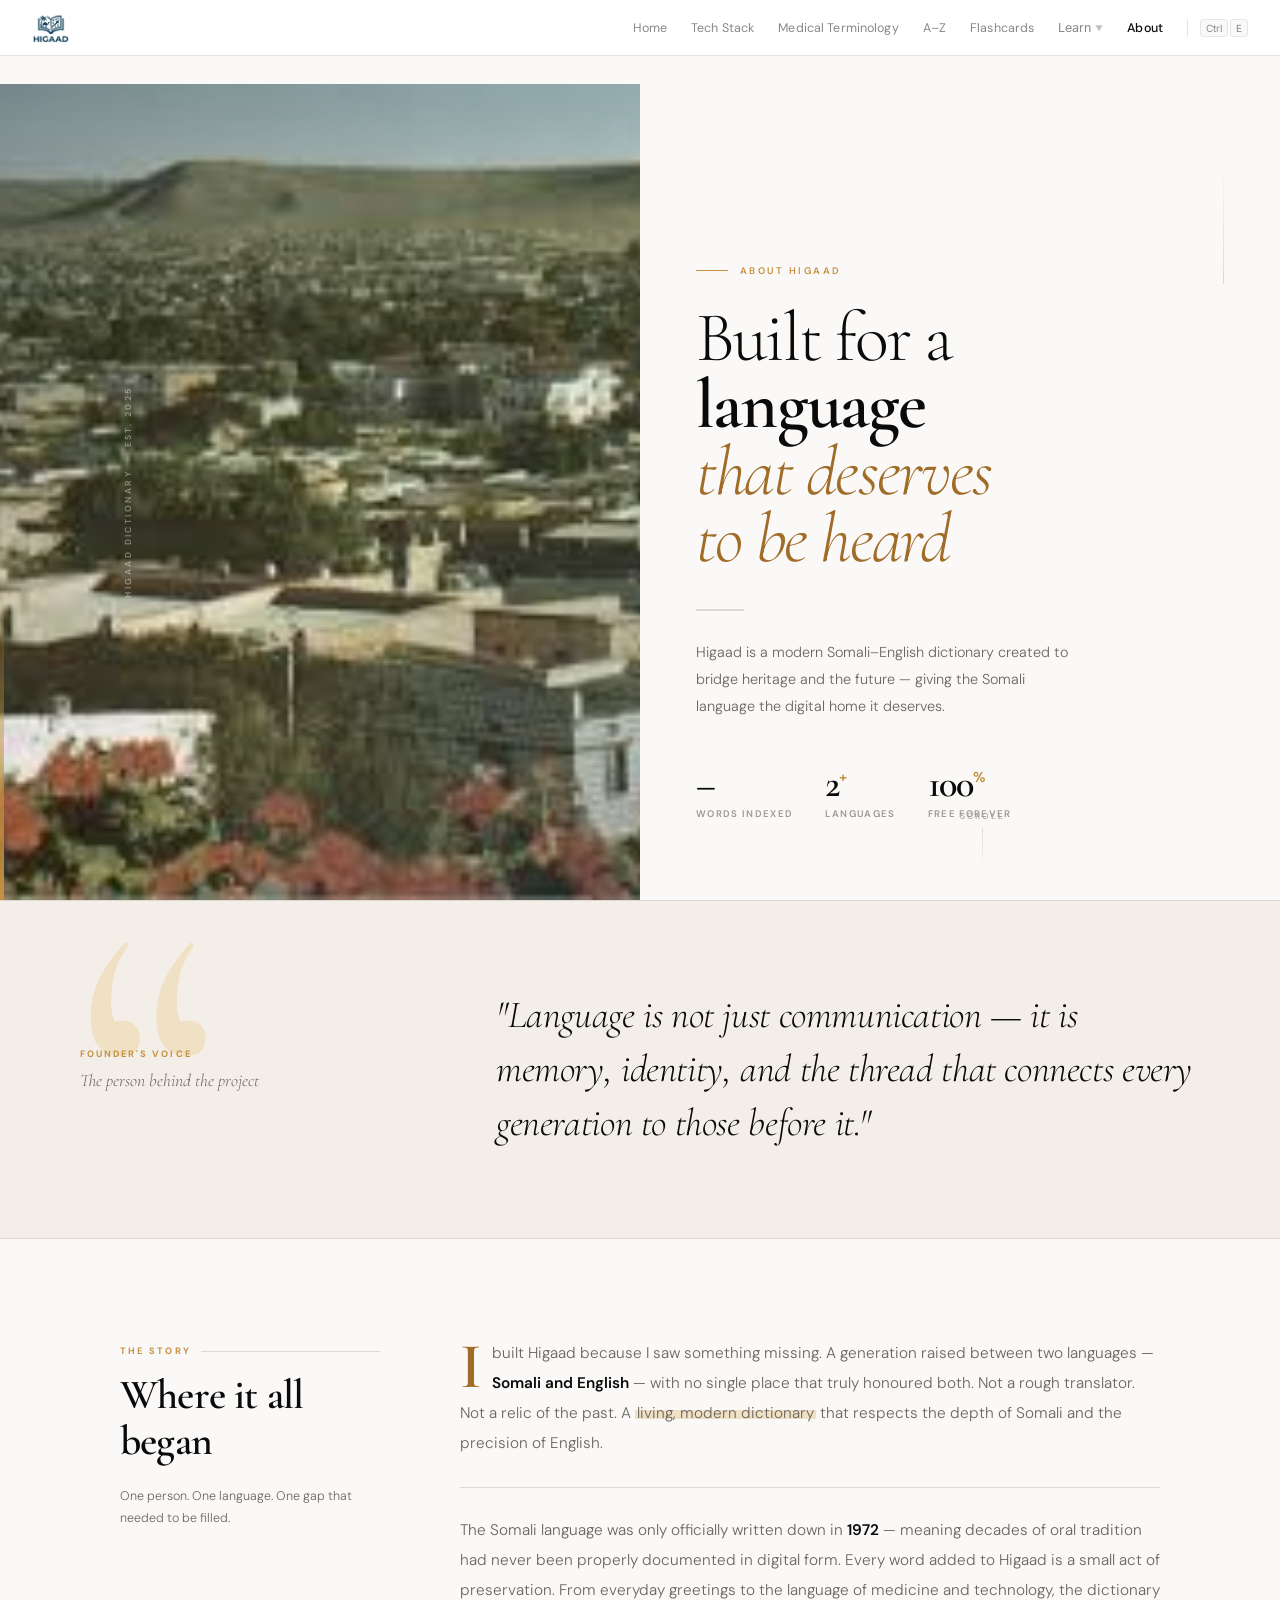
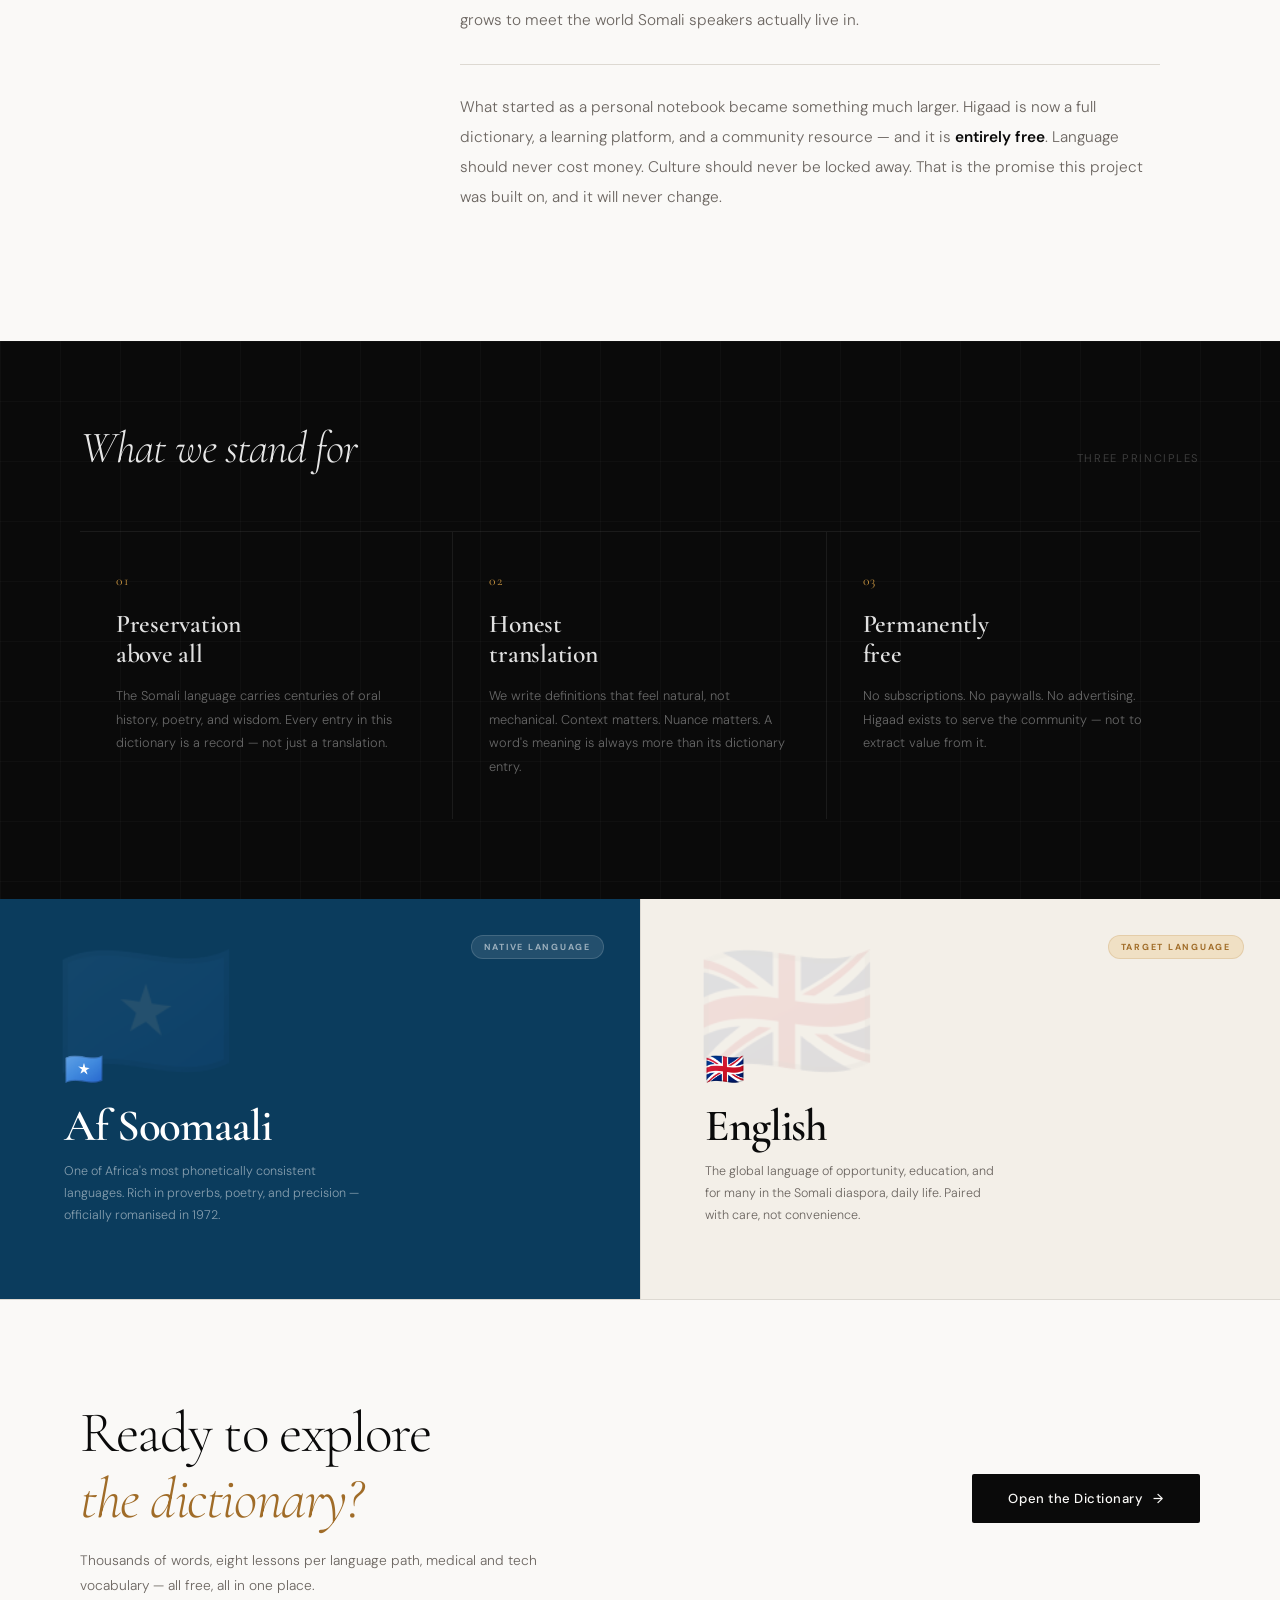
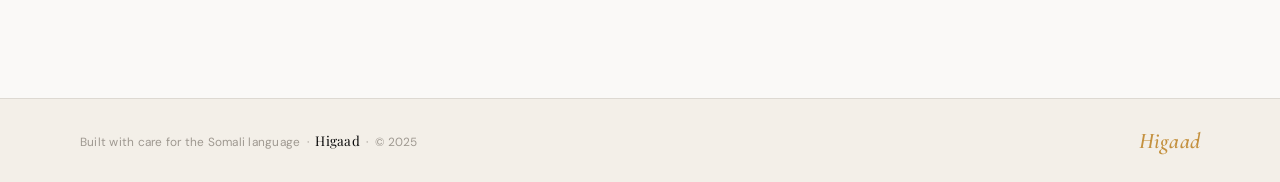
==== commit 412cac98: "pull" ====
--- a/About.html
+++ b/About.html
@@ -1,1046 +1,1046 @@
-<!DOCTYPE html>
-<html lang="en">
-<head>
-  <script>
-    try {
-      var s = JSON.parse(localStorage.getItem('higaad_settings') || '{}');
-      if (s.theme)    document.documentElement.setAttribute('data-theme',    s.theme);
-      if (s.fontsize) document.documentElement.setAttribute('data-fontsize', s.fontsize);
-      if (s.compact)  document.documentElement.setAttribute('data-compact',  'true');
-    } catch(e) {}
-  </script>
-  <meta charset="UTF-8" />
-  <meta name="viewport" content="width=device-width, initial-scale=1.0" />
-  <title>About — Higaad</title>
-  <link rel="icon" href="images/Logo and favicon/hingaad icon.png" />
-  <link rel="preconnect" href="https://fonts.googleapis.com">
-  <link href="https://fonts.googleapis.com/css2?family=Libre+Baskerville:ital,wght@0,400;0,700;1,400&family=DM+Sans:ital,opsz,wght@0,9..40,300;0,9..40,400;0,9..40,500;0,9..40,600;1,9..40,300&family=Cormorant+Garamond:ital,wght@0,300;0,400;0,600;1,300;1,400;1,600&display=swap" rel="stylesheet">
-  <link rel="stylesheet" href="style.css" />
-
-  <style>
-    /* ── ABOUT PAGE — Editorial Magazine Redesign ── */
-
-    :root {
-      --ink:        #0a0a0a;
-      --ink-soft:   #1c1c1c;
-      --paper:      #faf9f7;
-      --cream:      #f3efe8;
-      --warm-mid:   #6b6560;
-      --warm-muted: #9e9890;
-      --rule:       #ddd9d2;
-      --gold-deep:  #a06c28;
-      --gold-warm:  #c4913f;
-      --gold-pale:  #f0e0c4;
-      --photo-bg:   #0B3C5D;
-    }
-    [data-theme="dark"] {
-      --ink:        #f0ede8;
-      --ink-soft:   #d8d4ce;
-      --paper:      #0f0e0c;
-      --cream:      #171512;
-      --warm-mid:   #8a8680;
-      --warm-muted: #5e5a56;
-      --rule:       #2e2a26;
-      --gold-deep:  #c99a4e;
-      --gold-warm:  #d4a85a;
-      --gold-pale:  #2a2218;
-      --photo-bg:   #0B3C5D;
-    }
-
-    * { box-sizing: border-box; margin: 0; padding: 0; }
-
-    body {
-      background: var(--paper);
-      font-family: 'DM Sans', system-ui, sans-serif;
-      color: var(--ink);
-      overflow-x: hidden;
-    }
-
-    /* ── NAV SPACER ───────────────────────────── */
-    .about-spacer { height: 84px; }
-
-    /* ═══════════════════════════════════════════
-       SECTION 1 — CINEMATIC OPENER
-    ═══════════════════════════════════════════ */
-    .opener {
-      display: grid;
-      grid-template-columns: 1fr 1fr;
-      min-height: calc(100vh - 84px);
-      position: relative;
-    }
-
-    /* Left — Photo Panel */
-    .opener-photo {
-      position: relative;
-      overflow: hidden;
-      background: var(--photo-bg);
-    }
-    .opener-photo img {
-      width: 100%; height: 100%;
-      object-fit: cover;
-      display: block;
-      transform: scale(1.06);
-      animation: slowZoom 14s ease-out forwards;
-      filter: saturate(0.88) contrast(1.05);
-    }
-    @keyframes slowZoom {
-      from { transform: scale(1.06); }
-      to   { transform: scale(1.00); }
-    }
-    .opener-photo-tint {
-      position: absolute; inset: 0;
-      background: linear-gradient(
-        135deg,
-        rgba(10,10,10,0.35) 0%,
-        transparent 55%,
-        rgba(10,60,93,0.18) 100%
-      );
-    }
-    .opener-photo-index {
-      position: absolute;
-      left: 22px; top: 50%;
-      transform: translateY(-50%) rotate(-90deg);
-      transform-origin: center center;
-      font-family: 'DM Sans', sans-serif;
-      font-size: 0.55rem;
-      font-weight: 600;
-      letter-spacing: 0.28em;
-      text-transform: uppercase;
-      color: rgba(255,255,255,0.4);
-      white-space: nowrap;
-    }
-    .opener-photo-stripe {
-      position: absolute;
-      bottom: 0; left: 0;
-      width: 4px; height: 40%;
-      background: linear-gradient(to bottom, transparent, var(--gold-warm));
-    }
-
-    /* Right — Text Panel */
-    .opener-text {
-      display: flex;
-      flex-direction: column;
-      justify-content: flex-end;
-      padding: 64px 64px 80px 56px;
-      background: var(--paper);
-      position: relative;
-    }
-    .opener-text::before {
-      content: '';
-      position: absolute;
-      top: 80px; right: 56px;
-      width: 1px; height: 120px;
-      background: linear-gradient(to bottom, transparent, var(--rule));
-    }
-    .opener-overline {
-      display: flex;
-      align-items: center;
-      gap: 12px;
-      font-size: 0.6rem;
-      font-weight: 600;
-      letter-spacing: 0.26em;
-      text-transform: uppercase;
-      color: var(--gold-warm);
-      margin-bottom: 28px;
-      opacity: 0;
-      animation: revealUp 0.7s 0.3s ease forwards;
-    }
-    .opener-overline-dash {
-      width: 32px; height: 1px;
-      background: var(--gold-warm);
-      flex-shrink: 0;
-    }
-    .opener-headline {
-      font-family: 'Cormorant Garamond', 'Libre Baskerville', Georgia, serif;
-      font-size: clamp(3.2rem, 5.5vw, 5.5rem);
-      font-weight: 300;
-      line-height: 0.95;
-      letter-spacing: -0.025em;
-      color: var(--ink);
-      margin-bottom: 36px;
-      opacity: 0;
-      animation: revealUp 0.8s 0.45s ease forwards;
-    }
-    .opener-headline strong {
-      font-weight: 600;
-      display: block;
-    }
-    .opener-headline em {
-      font-style: italic;
-      font-weight: 300;
-      color: var(--gold-deep);
-    }
-    .opener-rule {
-      width: 48px; height: 2px;
-      background: var(--rule);
-      margin-bottom: 28px;
-      opacity: 0;
-      animation: revealUp 0.6s 0.6s ease forwards;
-    }
-    .opener-body {
-      font-family: 'DM Sans', sans-serif;
-      font-size: 0.9rem;
-      font-weight: 300;
-      line-height: 1.9;
-      color: var(--warm-mid);
-      max-width: 380px;
-      margin-bottom: 44px;
-      opacity: 0;
-      animation: revealUp 0.7s 0.7s ease forwards;
-    }
-    .opener-meta {
-      display: flex;
-      gap: 32px;
-      opacity: 0;
-      animation: revealUp 0.6s 0.85s ease forwards;
-    }
-    .opener-meta-item {
-      display: flex;
-      flex-direction: column;
-      gap: 4px;
-    }
-    .opener-meta-num {
-      font-family: 'Cormorant Garamond', Georgia, serif;
-      font-size: 2.4rem;
-      font-weight: 600;
-      line-height: 1;
-      color: var(--ink);
-      letter-spacing: -0.03em;
-    }
-    .opener-meta-num sup {
-      font-size: 0.9rem;
-      color: var(--gold-warm);
-      font-family: 'DM Sans', sans-serif;
-      font-weight: 600;
-    }
-    .opener-meta-label {
-      font-size: 0.6rem;
-      font-weight: 600;
-      letter-spacing: 0.14em;
-      text-transform: uppercase;
-      color: var(--warm-muted);
-    }
-    .opener-scroll {
-      position: absolute;
-      bottom: 32px; left: 50%;
-      transform: translateX(-50%);
-      display: flex;
-      flex-direction: column;
-      align-items: center;
-      gap: 6px;
-      opacity: 0;
-      animation: revealUp 0.5s 1.2s ease forwards;
-    }
-    .opener-scroll span {
-      font-size: 0.55rem;
-      letter-spacing: 0.22em;
-      text-transform: uppercase;
-      color: var(--warm-muted);
-    }
-    .opener-scroll-line {
-      width: 1px; height: 40px;
-      background: linear-gradient(to bottom, var(--rule), transparent);
-      animation: scrollBob 2s ease-in-out infinite;
-    }
-    @keyframes scrollBob {
-      0%, 100% { transform: scaleY(1); opacity: 1; }
-      50%       { transform: scaleY(0.5); opacity: 0.4; }
-    }
-
-    /* ═══════════════════════════════════════════
-       SECTION 2 — PULL QUOTE
-    ═══════════════════════════════════════════ */
-    .pull-quote {
-      padding: 88px 80px;
-      display: grid;
-      grid-template-columns: 1fr 2fr;
-      gap: 64px;
-      align-items: center;
-      border-top: 1px solid var(--rule);
-      border-bottom: 1px solid var(--rule);
-      background: var(--cream);
-      position: relative;
-      overflow: hidden;
-    }
-    .pull-quote::before {
-      content: '\201C';
-      position: absolute;
-      top: -40px; left: 72px;
-      font-family: 'Cormorant Garamond', Georgia, serif;
-      font-size: 28rem;
-      line-height: 1;
-      color: var(--gold-pale);
-      pointer-events: none;
-      z-index: 0;
-    }
-    [data-theme="dark"] .pull-quote::before { color: rgba(180,130,60,0.06); }
-    .pull-quote-label {
-      position: relative; z-index: 1;
-      display: flex;
-      flex-direction: column;
-      gap: 10px;
-    }
-    .pull-quote-label span:first-child {
-      font-size: 0.58rem;
-      font-weight: 700;
-      letter-spacing: 0.22em;
-      text-transform: uppercase;
-      color: var(--gold-warm);
-    }
-    .pull-quote-label span:last-child {
-      font-family: 'Cormorant Garamond', Georgia, serif;
-      font-size: 1.1rem;
-      font-weight: 300;
-      font-style: italic;
-      color: var(--warm-mid);
-    }
-    .pull-quote-text {
-      position: relative; z-index: 1;
-      font-family: 'Cormorant Garamond', 'Libre Baskerville', Georgia, serif;
-      font-size: clamp(1.6rem, 3.2vw, 2.4rem);
-      font-weight: 300;
-      font-style: italic;
-      line-height: 1.4;
-      color: var(--ink);
-      letter-spacing: -0.01em;
-    }
-
-    /* ═══════════════════════════════════════════
-       SECTION 3 — STORY
-    ═══════════════════════════════════════════ */
-    .story {
-      padding: 100px 80px;
-      display: grid;
-      grid-template-columns: 260px 1fr;
-      gap: 80px;
-      max-width: 1200px;
-      margin: 0 auto;
-    }
-    .story-sidebar {
-      padding-top: 6px;
-    }
-    .story-sidebar-label {
-      font-size: 0.58rem;
-      font-weight: 700;
-      letter-spacing: 0.24em;
-      text-transform: uppercase;
-      color: var(--gold-warm);
-      margin-bottom: 16px;
-      display: flex;
-      align-items: center;
-      gap: 10px;
-    }
-    .story-sidebar-label::after {
-      content: '';
-      flex: 1;
-      height: 1px;
-      background: var(--rule);
-    }
-    .story-sidebar-title {
-      font-family: 'Cormorant Garamond', Georgia, serif;
-      font-size: 2.6rem;
-      font-weight: 600;
-      line-height: 1.1;
-      letter-spacing: -0.02em;
-      color: var(--ink);
-      margin-bottom: 20px;
-    }
-    .story-sidebar-sub {
-      font-size: 0.78rem;
-      font-weight: 300;
-      line-height: 1.8;
-      color: var(--warm-mid);
-    }
-    .story-main {
-      display: flex;
-      flex-direction: column;
-    }
-    .story-paragraph {
-      font-size: 0.96rem;
-      font-weight: 300;
-      line-height: 1.95;
-      color: var(--warm-mid);
-      padding: 28px 0;
-      border-bottom: 1px solid var(--rule);
-    }
-    .story-paragraph:first-child { padding-top: 0; }
-    .story-paragraph:last-child  { border-bottom: none; }
-    .story-paragraph.drop-cap::first-letter {
-      font-family: 'Cormorant Garamond', Georgia, serif;
-      font-size: 4.2em;
-      font-weight: 600;
-      line-height: 0.75;
-      float: left;
-      margin: 4px 10px 0 0;
-      color: var(--gold-deep);
-    }
-    .story-paragraph strong {
-      font-weight: 600;
-      color: var(--ink);
-    }
-    .story-highlight {
-      background: linear-gradient(to right, var(--gold-pale), var(--gold-pale));
-      background-size: 100% 45%;
-      background-repeat: no-repeat;
-      background-position: 0 65%;
-      padding: 0 2px;
-    }
-    [data-theme="dark"] .story-highlight {
-      background: rgba(180,130,60,0.18);
-      padding: 1px 4px;
-      border-radius: 2px;
-    }
-
-    /* ═══════════════════════════════════════════
-       SECTION 4 — VALUES (dark panel)
-    ═══════════════════════════════════════════ */
-    .values {
-      background: var(--ink);
-      padding: 80px;
-      position: relative;
-      overflow: hidden;
-    }
-    .values::before {
-      content: '';
-      position: absolute; inset: 0;
-      background-image:
-        linear-gradient(rgba(255,255,255,0.025) 1px, transparent 1px),
-        linear-gradient(90deg, rgba(255,255,255,0.025) 1px, transparent 1px);
-      background-size: 60px 60px;
-    }
-    [data-theme="dark"] .values { background: #080706; }
-    .values-inner {
-      position: relative; z-index: 1;
-      max-width: 1200px; margin: 0 auto;
-    }
-    .values-header {
-      display: flex;
-      align-items: baseline;
-      justify-content: space-between;
-      margin-bottom: 56px;
-    }
-    .values-header-title {
-      font-family: 'Cormorant Garamond', Georgia, serif;
-      font-size: 2.8rem;
-      font-weight: 300;
-      font-style: italic;
-      color: rgba(255,255,255,0.9);
-      letter-spacing: -0.02em;
-    }
-    .values-header-num {
-      font-size: 0.7rem;
-      letter-spacing: 0.14em;
-      text-transform: uppercase;
-      color: rgba(255,255,255,0.2);
-    }
-    .values-grid {
-      display: grid;
-      grid-template-columns: repeat(3, 1fr);
-    }
-    .value-item {
-      padding: 40px 36px;
-      border-top: 1px solid rgba(255,255,255,0.07);
-      border-right: 1px solid rgba(255,255,255,0.07);
-      position: relative;
-      transition: background 0.3s;
-    }
-    .value-item:last-child { border-right: none; }
-    .value-item::after {
-      content: '';
-      position: absolute;
-      bottom: 0; left: 36px; right: 36px;
-      height: 2px;
-      background: var(--gold-warm);
-      transform: scaleX(0);
-      transform-origin: left;
-      transition: transform 0.4s ease;
-    }
-    .value-item:hover::after { transform: scaleX(1); }
-    .value-item:hover { background: rgba(255,255,255,0.025); }
-    .value-num {
-      font-family: 'Cormorant Garamond', Georgia, serif;
-      font-size: 0.85rem;
-      color: var(--gold-warm);
-      letter-spacing: 0.12em;
-      margin-bottom: 20px;
-      display: block;
-    }
-    .value-title {
-      font-family: 'Cormorant Garamond', Georgia, serif;
-      font-size: 1.6rem;
-      font-weight: 600;
-      color: rgba(255,255,255,0.88);
-      line-height: 1.2;
-      margin-bottom: 14px;
-      letter-spacing: -0.01em;
-    }
-    .value-body {
-      font-size: 0.8rem;
-      font-weight: 300;
-      line-height: 1.85;
-      color: rgba(255,255,255,0.38);
-    }
-
-    /* ═══════════════════════════════════════════
-       SECTION 5 — LANGUAGES (split panel)
-    ═══════════════════════════════════════════ */
-    .languages {
-      display: grid;
-      grid-template-columns: 1fr 1fr;
-      min-height: 400px;
-    }
-    .lang-panel {
-      padding: 72px 64px;
-      position: relative;
-      overflow: hidden;
-      display: flex;
-      flex-direction: column;
-      justify-content: flex-end;
-    }
-    .lang-panel-so { background: var(--photo-bg); }
-    .lang-panel-en {
-      background: var(--cream);
-      border-left: 1px solid var(--rule);
-    }
-    .lang-panel-so::before {
-      content: '🇸🇴';
-      position: absolute;
-      top: 40px; left: 56px;
-      font-size: 9rem;
-      opacity: 0.1;
-      line-height: 1;
-      pointer-events: none;
-    }
-    .lang-panel-en::before {
-      content: '🇬🇧';
-      position: absolute;
-      top: 40px; left: 56px;
-      font-size: 9rem;
-      opacity: 0.08;
-      line-height: 1;
-      pointer-events: none;
-    }
-    .lang-panel-tag {
-      position: absolute;
-      top: 36px; right: 36px;
-      font-size: 0.55rem;
-      font-weight: 700;
-      letter-spacing: 0.2em;
-      text-transform: uppercase;
-      padding: 5px 12px;
-      border-radius: 20px;
-    }
-    .lang-panel-so .lang-panel-tag {
-      background: rgba(255,255,255,0.1);
-      color: rgba(255,255,255,0.55);
-      border: 1px solid rgba(255,255,255,0.14);
-    }
-    .lang-panel-en .lang-panel-tag {
-      background: var(--gold-pale);
-      color: var(--gold-deep);
-      border: 1px solid rgba(180,130,60,0.2);
-    }
-    .lang-flag { font-size: 2rem; margin-bottom: 14px; display: block; position: relative; z-index: 1; }
-    .lang-name {
-      font-family: 'Cormorant Garamond', Georgia, serif;
-      font-size: 2.8rem;
-      font-weight: 600;
-      letter-spacing: -0.025em;
-      line-height: 1;
-      margin-bottom: 12px;
-      position: relative; z-index: 1;
-    }
-    .lang-panel-so .lang-name { color: #fff; }
-    .lang-panel-en .lang-name { color: var(--ink); }
-    .lang-sub {
-      font-size: 0.78rem;
-      font-weight: 300;
-      line-height: 1.75;
-      position: relative; z-index: 1;
-      max-width: 300px;
-    }
-    .lang-panel-so .lang-sub { color: rgba(255,255,255,0.5); }
-    .lang-panel-en .lang-sub { color: var(--warm-mid); }
-
-    /* ═══════════════════════════════════════════
-       SECTION 6 — CTA
-    ═══════════════════════════════════════════ */
-    .about-cta {
-      padding: 100px 80px;
-      display: grid;
-      grid-template-columns: 1fr auto;
-      align-items: center;
-      gap: 48px;
-      background: var(--paper);
-      border-top: 1px solid var(--rule);
-    }
-    .about-cta-text h2 {
-      font-family: 'Cormorant Garamond', Georgia, serif;
-      font-size: clamp(2rem, 4.5vw, 3.6rem);
-      font-weight: 300;
-      line-height: 1.15;
-      letter-spacing: -0.025em;
-      color: var(--ink);
-      margin-bottom: 16px;
-    }
-    .about-cta-text h2 em {
-      font-style: italic;
-      color: var(--gold-deep);
-    }
-    .about-cta-text p {
-      font-size: 0.86rem;
-      font-weight: 300;
-      color: var(--warm-mid);
-      line-height: 1.8;
-      max-width: 460px;
-    }
-    .about-cta-btn {
-      display: inline-flex;
-      align-items: center;
-      gap: 10px;
-      padding: 16px 36px;
-      background: var(--ink);
-      color: var(--paper);
-      border: none;
-      border-radius: 2px;
-      font-family: 'DM Sans', sans-serif;
-      font-size: 0.82rem;
-      font-weight: 500;
-      letter-spacing: 0.04em;
-      text-decoration: none;
-      white-space: nowrap;
-      transition: background 0.25s, transform 0.2s, box-shadow 0.2s;
-      flex-shrink: 0;
-    }
-    .about-cta-btn:hover {
-      background: var(--gold-deep);
-      transform: translateY(-2px);
-      box-shadow: 0 12px 36px rgba(160,108,40,0.35);
-    }
-    .about-cta-btn-arrow { transition: transform 0.2s; }
-    .about-cta-btn:hover .about-cta-btn-arrow { transform: translateX(5px); }
-
-    /* ═══════════════════════════════════════════
-       FOOTER
-    ═══════════════════════════════════════════ */
-    .about-footer {
-      padding: 28px 80px;
-      border-top: 1px solid var(--rule);
-      display: flex;
-      align-items: center;
-      justify-content: space-between;
-      background: var(--cream);
-    }
-    .about-footer p {
-      font-size: 0.74rem;
-      color: var(--warm-muted);
-    }
-    .about-footer strong { color: var(--ink); }
-    .about-footer-mark {
-      font-family: 'Cormorant Garamond', Georgia, serif;
-      font-size: 1.4rem;
-      font-style: italic;
-      font-weight: 600;
-      color: var(--gold-warm);
-    }
-
-    /* ═══════════════════════════════════════════
-       SCROLL REVEAL + KEYFRAMES
-    ═══════════════════════════════════════════ */
-    .reveal {
-      opacity: 0;
-      transform: translateY(28px);
-      transition: opacity 0.8s ease, transform 0.8s ease;
-    }
-    .reveal.is-visible { opacity: 1; transform: none; }
-    .reveal-delay-1 { transition-delay: 0.12s; }
-    .reveal-delay-2 { transition-delay: 0.24s; }
-    .reveal-delay-3 { transition-delay: 0.36s; }
-
-    @keyframes revealUp {
-      from { opacity: 0; transform: translateY(18px); }
-      to   { opacity: 1; transform: translateY(0); }
-    }
-
-    /* ═══════════════════════════════════════════
-       RESPONSIVE
-    ═══════════════════════════════════════════ */
-    @media (max-width: 900px) {
-      .opener { grid-template-columns: 1fr; min-height: auto; }
-      .opener-photo { height: 72vw; max-height: 500px; }
-      .opener-text { padding: 48px 32px 64px; }
-      .opener-headline { font-size: 3rem; }
-      .pull-quote { padding: 64px 32px; grid-template-columns: 1fr; gap: 24px; }
-      .story { grid-template-columns: 1fr; padding: 64px 32px; gap: 40px; }
-      .values { padding: 56px 32px; }
-      .values-grid { grid-template-columns: 1fr; }
-      .value-item { border-right: none; }
-      .languages { grid-template-columns: 1fr; }
-      .lang-panel { min-height: 280px; padding: 52px 36px; }
-      .lang-panel-en { border-left: none; border-top: 1px solid var(--rule); }
-      .about-cta { grid-template-columns: 1fr; padding: 64px 32px; gap: 28px; }
-      .about-footer { padding: 24px 32px; flex-direction: column; gap: 12px; text-align: center; }
-    }
-    @media (max-width: 600px) {
-      .opener-text { padding: 36px 24px 56px; }
-      .opener-headline { font-size: 2.5rem; }
-      .opener-meta { gap: 20px; }
-      .pull-quote { padding: 48px 24px; }
-      .story { padding: 48px 24px; }
-      .values { padding: 48px 24px; }
-      .lang-panel { padding: 48px 24px; }
-      .about-cta { padding: 56px 24px; }
-      .about-footer { padding: 20px 24px; }
-    }
-  </style>
-</head>
-<body>
-
-<!-- ── NAV ────────────────────────────────── -->
-<nav>
-  <a class="nav-logo" href="index.html">
-    <img src="images/Higaad logo.png" alt="Higaad Home" class="logo-img logo-light">
-    <img src="images/black logo.png"  alt="Higaad Home" class="logo-img logo-dark">
-  </a>
-  <div class="nav-links">
-    <a class="nav-link"        href="index.html"      data-i18n="nav_home">Home</a>
-    <a class="nav-link"        href="tech.html"       data-i18n="nav_tech">Tech Stack</a>
-    <a class="nav-link"        href="medical.html"    data-i18n="nav_medical">Medical Terminology</a>
-    <a class="nav-link"        href="az.html"         data-i18n="nav_az">A–Z</a>
-    <a class="nav-link"        href="flashcards.html" data-i18n="nav_flashcards">Flashcards</a>
-    <div class="nav-dropdown" id="learnDropdown">
-      <button class="nav-dropdown-toggle" id="learnDropdownBtn">Learn <span class="dd-arrow">&#9660;</span></button>
-      <div class="nav-dropdown-menu" id="learnDropdownMenu">
-        <div class="nav-dd-header">
-          <span class="nav-dd-header-title">Learning Paths</span>
-        </div>
-        <div class="nav-dd-cols">
-          <div class="nav-dd-col">
-            <div class="nav-dd-col-label">&#127480;&#127476; Baranee Soomaali</div>
-            <a class="nav-dd-item" href="learn-somali.html">
-              <div class="nav-dd-item-icon so">&#127480;&#127476;</div>
-              <div class="nav-dd-item-text">
-                <strong data-i18n="nav_learn_so">Learn Somali</strong>
-                <span data-i18n="nav_learn_so_sub">For English speakers</span>
-              </div>
-            </a>
-          </div>
-          <div class="nav-dd-col">
-            <div class="nav-dd-col-label">&#127468;&#127463; Baranee Ingiriisi</div>
-            <a class="nav-dd-item" href="learn-english.html">
-              <div class="nav-dd-item-icon en">&#127468;&#127463;</div>
-              <div class="nav-dd-item-text">
-                <strong data-i18n="nav_learn_en">Learn English</strong>
-                <span data-i18n="nav_learn_en_sub">For Somali speakers</span>
-              </div>
-            </a>
-          </div>
-        </div>
-        <div class="nav-dd-footer">
-          <span class="nav-dd-footer-text">8 lessons per path &middot; Free</span>
-          <a class="nav-dd-footer-link" href="flashcards.html">Flashcards &#8594;</a>
-        </div>
-      </div>
-    </div>
-    <a class="nav-link active" href="about.html">About</a>
-    <div class="nav-kbd"><kbd>Ctrl</kbd><kbd>E</kbd></div>
-  </div>
-</nav>
-
-<div class="about-spacer"></div>
-
-<!-- ══ 1. CINEMATIC OPENER ═══════════════════ -->
-<section class="opener">
-
-  <div class="opener-photo">
-    <img
-      src="images/hargiesa.jpg"
-      alt="Founder of Higaad"
-      onerror="this.parentElement.style.background='linear-gradient(160deg,#061e2e,#0B3C5D,#165080)'"
-    />
-    <div class="opener-photo-tint"></div>
-    <div class="opener-photo-index">Higaad Dictionary &nbsp;·&nbsp; Est. 2025</div>
-    <div class="opener-photo-stripe"></div>
-  </div>
-
-  <div class="opener-text">
-    <div class="opener-overline">
-      <div class="opener-overline-dash"></div>
-      About Higaad
-    </div>
-    <h1 class="opener-headline">
-      Built for a<br>
-      <strong>language</strong>
-      <em>that deserves<br>to be heard</em>
-    </h1>
-    <div class="opener-rule"></div>
-    <p class="opener-body">
-      Higaad is a modern Somali–English dictionary created to bridge
-      heritage and the future — giving the Somali language the digital
-      home it deserves.
-    </p>
-    <div class="opener-meta">
-      <div class="opener-meta-item">
-        <div class="opener-meta-num" id="statWords">–</div>
-        <div class="opener-meta-label">Words indexed</div>
-      </div>
-      <div class="opener-meta-item">
-        <div class="opener-meta-num">2<sup>+</sup></div>
-        <div class="opener-meta-label">Languages</div>
-      </div>
-      <div class="opener-meta-item">
-        <div class="opener-meta-num">100<sup>%</sup></div>
-        <div class="opener-meta-label">Free forever</div>
-      </div>
-    </div>
-    <div class="opener-scroll">
-      <span>Scroll</span>
-      <div class="opener-scroll-line"></div>
-    </div>
-  </div>
-
-</section>
-
-<!-- ══ 2. PULL QUOTE ═════════════════════════ -->
-<div class="pull-quote reveal">
-  <div class="pull-quote-label">
-    <span>Founder's Voice</span>
-    <span>The person behind the project</span>
-  </div>
-  <blockquote class="pull-quote-text">
-    "Language is not just communication — it is memory, identity, and
-    the thread that connects every generation to those before it."
-  </blockquote>
-</div>
-
-<!-- ══ 3. STORY ══════════════════════════════ -->
-<div class="story">
-  <div class="story-sidebar reveal">
-    <div class="story-sidebar-label">The Story</div>
-    <div class="story-sidebar-title">Where it all began</div>
-    <div class="story-sidebar-sub">
-      One person. One language. One gap that needed to be filled.
-    </div>
-  </div>
-  <div class="story-main">
-    <p class="story-paragraph drop-cap reveal reveal-delay-1">
-      I built Higaad because I saw something missing. A generation raised
-      between two languages — <strong>Somali and English</strong> — with no single place that
-      truly honoured both. Not a rough translator. Not a relic of the past.
-      A <span class="story-highlight">living, modern dictionary</span> that respects the depth of Somali
-      and the precision of English.
-    </p>
-    <p class="story-paragraph reveal reveal-delay-2">
-      The Somali language was only officially written down in <strong>1972</strong> — meaning
-      decades of oral tradition had never been properly documented in digital form.
-      Every word added to Higaad is a small act of preservation. From everyday
-      greetings to the language of medicine and technology, the dictionary grows
-      to meet the world Somali speakers actually live in.
-    </p>
-    <p class="story-paragraph reveal reveal-delay-3">
-      What started as a personal notebook became something much larger. Higaad
-      is now a full dictionary, a learning platform, and a community resource —
-      and it is <strong>entirely free</strong>. Language should never cost money. Culture should
-      never be locked away. That is the promise this project was built on,
-      and it will never change.
-    </p>
-  </div>
-</div>
-
-<!-- ══ 4. VALUES ═════════════════════════════ -->
-<div class="values">
-  <div class="values-inner">
-    <div class="values-header">
-      <div class="values-header-title">What we stand for</div>
-      <div class="values-header-num">Three principles</div>
-    </div>
-    <div class="values-grid">
-      <div class="value-item reveal">
-        <span class="value-num">01</span>
-        <div class="value-title">Preservation<br>above all</div>
-        <div class="value-body">
-          The Somali language carries centuries of oral history, poetry, and
-          wisdom. Every entry in this dictionary is a record — not just a translation.
-        </div>
-      </div>
-      <div class="value-item reveal reveal-delay-1">
-        <span class="value-num">02</span>
-        <div class="value-title">Honest<br>translation</div>
-        <div class="value-body">
-          We write definitions that feel natural, not mechanical. Context matters.
-          Nuance matters. A word's meaning is always more than its dictionary entry.
-        </div>
-      </div>
-      <div class="value-item reveal reveal-delay-2">
-        <span class="value-num">03</span>
-        <div class="value-title">Permanently<br>free</div>
-        <div class="value-body">
-          No subscriptions. No paywalls. No advertising. Higaad exists to serve
-          the community — not to extract value from it.
-        </div>
-      </div>
-    </div>
-  </div>
-</div>
-
-<!-- ══ 5. LANGUAGES ══════════════════════════ -->
-<div class="languages">
-  <div class="lang-panel lang-panel-so">
-    <div class="lang-panel-tag">Native Language</div>
-    <span class="lang-flag">🇸🇴</span>
-    <div class="lang-name">Af Soomaali</div>
-    <div class="lang-sub">
-      One of Africa's most phonetically consistent languages. Rich in
-      proverbs, poetry, and precision — officially romanised in 1972.
-    </div>
-  </div>
-  <div class="lang-panel lang-panel-en">
-    <div class="lang-panel-tag">Target Language</div>
-    <span class="lang-flag">🇬🇧</span>
-    <div class="lang-name">English</div>
-    <div class="lang-sub">
-      The global language of opportunity, education, and for many in
-      the Somali diaspora, daily life. Paired with care, not convenience.
-    </div>
-  </div>
-</div>
-
-<!-- ══ 6. CTA ═════════════════════════════════ -->
-<div class="about-cta reveal">
-  <div class="about-cta-text">
-    <h2>Ready to explore<br><em>the dictionary?</em></h2>
-    <p>
-      Thousands of words, eight lessons per language path, medical and
-      tech vocabulary — all free, all in one place.
-    </p>
-  </div>
-  <a class="about-cta-btn" href="index.html">
-    Open the Dictionary
-    <span class="about-cta-btn-arrow">→</span>
-  </a>
-</div>
-
-<!-- ══ FOOTER ═════════════════════════════════ -->
-<footer class="about-footer">
-  <p>Built with care for the Somali language &nbsp;·&nbsp; <strong>Higaad</strong> &nbsp;·&nbsp; © 2025</p>
-  <div class="about-footer-mark">Higaad</div>
-</footer>
-
-<!-- Search Popup -->
-<div class="search-popup-overlay" id="searchPopup">
-  <div class="search-popup">
-    <div class="search-popup-inner">
-      <span class="popup-search-icon">⌕</span>
-      <input type="text" id="popupSearchInput" placeholder="Search Somali or English word..." autocomplete="off" spellcheck="false" />
-      <button class="popup-esc" onclick="closeSearchPopup()">ESC</button>
-    </div>
-    <div class="popup-divider"></div>
-    <div class="popup-results-wrap" id="popupResultsWrap"></div>
-    <div class="popup-hint">
-      <span><kbd>↑</kbd><kbd>↓</kbd> navigate &nbsp;<kbd>Enter</kbd> select</span>
-      <span><kbd>Ctrl+E</kbd> close</span>
-    </div>
-  </div>
-</div>
-
-<script src="data.js"></script>
-<script src="medicalData.js"></script>
-<script>
-document.addEventListener('DOMContentLoaded', function () {
-
-  // ── Animated word counter ──────────────────────
-  var stat = document.getElementById('statWords');
-  if (stat && typeof dictionary !== 'undefined') {
-    var total = dictionary.length + (typeof medicalDictionary !== 'undefined' ? medicalDictionary.length : 0);
-    var current = 0;
-    var increment = Math.ceil(total / 55);
-    var timer = setInterval(function () {
-      current = Math.min(current + increment, total);
-      stat.textContent = current.toLocaleString();
-      if (current >= total) clearInterval(timer);
-    }, 28);
-  }
-
-  // ── Scroll reveal ──────────────────────────────
-  var revealEls = document.querySelectorAll('.reveal');
-  if ('IntersectionObserver' in window) {
-    var io = new IntersectionObserver(function (entries) {
-      entries.forEach(function (entry) {
-        if (entry.isIntersecting) {
-          entry.target.classList.add('is-visible');
-          io.unobserve(entry.target);
-        }
-      });
-    }, { threshold: 0.1, rootMargin: '0px 0px -40px 0px' });
-    revealEls.forEach(function (el) { io.observe(el); });
-  } else {
-    revealEls.forEach(function (el) { el.classList.add('is-visible'); });
-  }
-
-  // ── Learn dropdown ─────────────────────────────
-  var learnDropdown = document.getElementById('learnDropdown');
-  var learnBtn = document.getElementById('learnDropdownBtn');
-  if (learnDropdown && learnBtn) {
-    learnBtn.addEventListener('click', function (e) {
-      e.stopPropagation();
-      learnDropdown.classList.toggle('open');
-    });
-    document.addEventListener('click', function (e) {
-      if (!learnDropdown.contains(e.target)) learnDropdown.classList.remove('open');
-    });
-  }
-
-  // ── Search popup ───────────────────────────────
-  var sp = document.getElementById('searchPopup');
-  var si = document.getElementById('popupSearchInput');
-  var rw = document.getElementById('popupResultsWrap');
-
-  function openPopup() {
-    sp.classList.add('open');
-    document.body.style.overflow = 'hidden';
-    si.focus();
-    renderPopup('');
-  }
-  function closeSearchPopup() {
-    sp.classList.remove('open');
-    document.body.style.overflow = '';
-    si.value = '';
-  }
-  window.closeSearchPopup = closeSearchPopup;
-
-  function esc(s) {
-    return s ? String(s).replace(/&/g,'&amp;').replace(/</g,'&lt;').replace(/>/g,'&gt;') : '';
-  }
-  function renderPopup(q) {
-    q = q.toLowerCase();
-    var all = [];
-    if (typeof dictionary !== 'undefined') all = all.concat(dictionary);
-    if (typeof medicalDictionary !== 'undefined')
-      all = all.concat(medicalDictionary.map(function (e) { return Object.assign({}, e, { isMedical: true }); }));
-    var res = q ? all.filter(function (e) {
-      return e.word.toLowerCase().includes(q) || (e.traditionalMeaning || '').toLowerCase().includes(q);
-    }) : all.slice(0, 8);
-    if (!res.length) { rw.innerHTML = '<div class="popup-empty">Word not found</div>'; return; }
-    rw.innerHTML = res.slice(0, 12).map(function (e, i) {
-      var url = e.isMedical ? 'medical-word.html?id=' + e.id : 'word.html?id=' + e.id;
-      return '<div class="popup-result-item" style="animation-delay:' + (i * 0.03) + 's" onclick="location.href=\'' + url + '\'">'
-        + '<div class="popup-item-left"><div class="popup-item-word">' + esc(e.word) + '</div>'
-        + '<div class="popup-item-meaning">' + esc(e.traditionalMeaning) + '</div></div>'
-        + '<div class="popup-item-arrow">→</div></div>';
-    }).join('');
-  }
-
-  si.addEventListener('input', function () { renderPopup(si.value.trim()); });
-  sp.addEventListener('click', function (ev) { if (ev.target === sp) closeSearchPopup(); });
-  document.addEventListener('keydown', function (ev) {
-    if ((ev.ctrlKey || ev.metaKey) && ev.key === 'e') {
-      ev.preventDefault();
-      sp.classList.contains('open') ? closeSearchPopup() : openPopup();
-    }
-    if (ev.key === 'Escape' && sp.classList.contains('open')) closeSearchPopup();
-  });
-});
-</script>
-<script src="settings.js"></script>
-</body>
+<!DOCTYPE html>
+<html lang="en">
+<head>
+  <script>
+    try {
+      var s = JSON.parse(localStorage.getItem('higaad_settings') || '{}');
+      if (s.theme)    document.documentElement.setAttribute('data-theme',    s.theme);
+      if (s.fontsize) document.documentElement.setAttribute('data-fontsize', s.fontsize);
+      if (s.compact)  document.documentElement.setAttribute('data-compact',  'true');
+    } catch(e) {}
+  </script>
+  <meta charset="UTF-8" />
+  <meta name="viewport" content="width=device-width, initial-scale=1.0" />
+  <title>About — Higaad</title>
+  <link rel="icon" href="images/Logo and favicon/hingaad icon.png" />
+  <link rel="preconnect" href="https://fonts.googleapis.com">
+  <link href="https://fonts.googleapis.com/css2?family=Libre+Baskerville:ital,wght@0,400;0,700;1,400&family=DM+Sans:ital,opsz,wght@0,9..40,300;0,9..40,400;0,9..40,500;0,9..40,600;1,9..40,300&family=Cormorant+Garamond:ital,wght@0,300;0,400;0,600;1,300;1,400;1,600&display=swap" rel="stylesheet">
+  <link rel="stylesheet" href="style.css" />
+
+  <style>
+    /* ── ABOUT PAGE — Editorial Magazine Redesign ── */
+
+    :root {
+      --ink:        #0a0a0a;
+      --ink-soft:   #1c1c1c;
+      --paper:      #faf9f7;
+      --cream:      #f3efe8;
+      --warm-mid:   #6b6560;
+      --warm-muted: #9e9890;
+      --rule:       #ddd9d2;
+      --gold-deep:  #a06c28;
+      --gold-warm:  #c4913f;
+      --gold-pale:  #f0e0c4;
+      --photo-bg:   #0B3C5D;
+    }
+    [data-theme="dark"] {
+      --ink:        #f0ede8;
+      --ink-soft:   #d8d4ce;
+      --paper:      #0f0e0c;
+      --cream:      #171512;
+      --warm-mid:   #8a8680;
+      --warm-muted: #5e5a56;
+      --rule:       #2e2a26;
+      --gold-deep:  #c99a4e;
+      --gold-warm:  #d4a85a;
+      --gold-pale:  #2a2218;
+      --photo-bg:   #0B3C5D;
+    }
+
+    * { box-sizing: border-box; margin: 0; padding: 0; }
+
+    body {
+      background: var(--paper);
+      font-family: 'DM Sans', system-ui, sans-serif;
+      color: var(--ink);
+      overflow-x: hidden;
+    }
+
+    /* ── NAV SPACER ───────────────────────────── */
+    .about-spacer { height: 84px; }
+
+    /* ═══════════════════════════════════════════
+       SECTION 1 — CINEMATIC OPENER
+    ═══════════════════════════════════════════ */
+    .opener {
+      display: grid;
+      grid-template-columns: 1fr 1fr;
+      min-height: calc(100vh - 84px);
+      position: relative;
+    }
+
+    /* Left — Photo Panel */
+    .opener-photo {
+      position: relative;
+      overflow: hidden;
+      background: var(--photo-bg);
+    }
+    .opener-photo img {
+      width: 100%; height: 100%;
+      object-fit: cover;
+      display: block;
+      transform: scale(1.06);
+      animation: slowZoom 14s ease-out forwards;
+      filter: saturate(0.88) contrast(1.05);
+    }
+    @keyframes slowZoom {
+      from { transform: scale(1.06); }
+      to   { transform: scale(1.00); }
+    }
+    .opener-photo-tint {
+      position: absolute; inset: 0;
+      background: linear-gradient(
+        135deg,
+        rgba(10,10,10,0.35) 0%,
+        transparent 55%,
+        rgba(10,60,93,0.18) 100%
+      );
+    }
+    .opener-photo-index {
+      position: absolute;
+      left: 22px; top: 50%;
+      transform: translateY(-50%) rotate(-90deg);
+      transform-origin: center center;
+      font-family: 'DM Sans', sans-serif;
+      font-size: 0.55rem;
+      font-weight: 600;
+      letter-spacing: 0.28em;
+      text-transform: uppercase;
+      color: rgba(255,255,255,0.4);
+      white-space: nowrap;
+    }
+    .opener-photo-stripe {
+      position: absolute;
+      bottom: 0; left: 0;
+      width: 4px; height: 40%;
+      background: linear-gradient(to bottom, transparent, var(--gold-warm));
+    }
+
+    /* Right — Text Panel */
+    .opener-text {
+      display: flex;
+      flex-direction: column;
+      justify-content: flex-end;
+      padding: 64px 64px 80px 56px;
+      background: var(--paper);
+      position: relative;
+    }
+    .opener-text::before {
+      content: '';
+      position: absolute;
+      top: 80px; right: 56px;
+      width: 1px; height: 120px;
+      background: linear-gradient(to bottom, transparent, var(--rule));
+    }
+    .opener-overline {
+      display: flex;
+      align-items: center;
+      gap: 12px;
+      font-size: 0.6rem;
+      font-weight: 600;
+      letter-spacing: 0.26em;
+      text-transform: uppercase;
+      color: var(--gold-warm);
+      margin-bottom: 28px;
+      opacity: 0;
+      animation: revealUp 0.7s 0.3s ease forwards;
+    }
+    .opener-overline-dash {
+      width: 32px; height: 1px;
+      background: var(--gold-warm);
+      flex-shrink: 0;
+    }
+    .opener-headline {
+      font-family: 'Cormorant Garamond', 'Libre Baskerville', Georgia, serif;
+      font-size: clamp(3.2rem, 5.5vw, 5.5rem);
+      font-weight: 300;
+      line-height: 0.95;
+      letter-spacing: -0.025em;
+      color: var(--ink);
+      margin-bottom: 36px;
+      opacity: 0;
+      animation: revealUp 0.8s 0.45s ease forwards;
+    }
+    .opener-headline strong {
+      font-weight: 600;
+      display: block;
+    }
+    .opener-headline em {
+      font-style: italic;
+      font-weight: 300;
+      color: var(--gold-deep);
+    }
+    .opener-rule {
+      width: 48px; height: 2px;
+      background: var(--rule);
+      margin-bottom: 28px;
+      opacity: 0;
+      animation: revealUp 0.6s 0.6s ease forwards;
+    }
+    .opener-body {
+      font-family: 'DM Sans', sans-serif;
+      font-size: 0.9rem;
+      font-weight: 300;
+      line-height: 1.9;
+      color: var(--warm-mid);
+      max-width: 380px;
+      margin-bottom: 44px;
+      opacity: 0;
+      animation: revealUp 0.7s 0.7s ease forwards;
+    }
+    .opener-meta {
+      display: flex;
+      gap: 32px;
+      opacity: 0;
+      animation: revealUp 0.6s 0.85s ease forwards;
+    }
+    .opener-meta-item {
+      display: flex;
+      flex-direction: column;
+      gap: 4px;
+    }
+    .opener-meta-num {
+      font-family: 'Cormorant Garamond', Georgia, serif;
+      font-size: 2.4rem;
+      font-weight: 600;
+      line-height: 1;
+      color: var(--ink);
+      letter-spacing: -0.03em;
+    }
+    .opener-meta-num sup {
+      font-size: 0.9rem;
+      color: var(--gold-warm);
+      font-family: 'DM Sans', sans-serif;
+      font-weight: 600;
+    }
+    .opener-meta-label {
+      font-size: 0.6rem;
+      font-weight: 600;
+      letter-spacing: 0.14em;
+      text-transform: uppercase;
+      color: var(--warm-muted);
+    }
+    .opener-scroll {
+      position: absolute;
+      bottom: 32px; left: 50%;
+      transform: translateX(-50%);
+      display: flex;
+      flex-direction: column;
+      align-items: center;
+      gap: 6px;
+      opacity: 0;
+      animation: revealUp 0.5s 1.2s ease forwards;
+    }
+    .opener-scroll span {
+      font-size: 0.55rem;
+      letter-spacing: 0.22em;
+      text-transform: uppercase;
+      color: var(--warm-muted);
+    }
+    .opener-scroll-line {
+      width: 1px; height: 40px;
+      background: linear-gradient(to bottom, var(--rule), transparent);
+      animation: scrollBob 2s ease-in-out infinite;
+    }
+    @keyframes scrollBob {
+      0%, 100% { transform: scaleY(1); opacity: 1; }
+      50%       { transform: scaleY(0.5); opacity: 0.4; }
+    }
+
+    /* ═══════════════════════════════════════════
+       SECTION 2 — PULL QUOTE
+    ═══════════════════════════════════════════ */
+    .pull-quote {
+      padding: 88px 80px;
+      display: grid;
+      grid-template-columns: 1fr 2fr;
+      gap: 64px;
+      align-items: center;
+      border-top: 1px solid var(--rule);
+      border-bottom: 1px solid var(--rule);
+      background: var(--cream);
+      position: relative;
+      overflow: hidden;
+    }
+    .pull-quote::before {
+      content: '\201C';
+      position: absolute;
+      top: -40px; left: 72px;
+      font-family: 'Cormorant Garamond', Georgia, serif;
+      font-size: 28rem;
+      line-height: 1;
+      color: var(--gold-pale);
+      pointer-events: none;
+      z-index: 0;
+    }
+    [data-theme="dark"] .pull-quote::before { color: rgba(180,130,60,0.06); }
+    .pull-quote-label {
+      position: relative; z-index: 1;
+      display: flex;
+      flex-direction: column;
+      gap: 10px;
+    }
+    .pull-quote-label span:first-child {
+      font-size: 0.58rem;
+      font-weight: 700;
+      letter-spacing: 0.22em;
+      text-transform: uppercase;
+      color: var(--gold-warm);
+    }
+    .pull-quote-label span:last-child {
+      font-family: 'Cormorant Garamond', Georgia, serif;
+      font-size: 1.1rem;
+      font-weight: 300;
+      font-style: italic;
+      color: var(--warm-mid);
+    }
+    .pull-quote-text {
+      position: relative; z-index: 1;
+      font-family: 'Cormorant Garamond', 'Libre Baskerville', Georgia, serif;
+      font-size: clamp(1.6rem, 3.2vw, 2.4rem);
+      font-weight: 300;
+      font-style: italic;
+      line-height: 1.4;
+      color: var(--ink);
+      letter-spacing: -0.01em;
+    }
+
+    /* ═══════════════════════════════════════════
+       SECTION 3 — STORY
+    ═══════════════════════════════════════════ */
+    .story {
+      padding: 100px 80px;
+      display: grid;
+      grid-template-columns: 260px 1fr;
+      gap: 80px;
+      max-width: 1200px;
+      margin: 0 auto;
+    }
+    .story-sidebar {
+      padding-top: 6px;
+    }
+    .story-sidebar-label {
+      font-size: 0.58rem;
+      font-weight: 700;
+      letter-spacing: 0.24em;
+      text-transform: uppercase;
+      color: var(--gold-warm);
+      margin-bottom: 16px;
+      display: flex;
+      align-items: center;
+      gap: 10px;
+    }
+    .story-sidebar-label::after {
+      content: '';
+      flex: 1;
+      height: 1px;
+      background: var(--rule);
+    }
+    .story-sidebar-title {
+      font-family: 'Cormorant Garamond', Georgia, serif;
+      font-size: 2.6rem;
+      font-weight: 600;
+      line-height: 1.1;
+      letter-spacing: -0.02em;
+      color: var(--ink);
+      margin-bottom: 20px;
+    }
+    .story-sidebar-sub {
+      font-size: 0.78rem;
+      font-weight: 300;
+      line-height: 1.8;
+      color: var(--warm-mid);
+    }
+    .story-main {
+      display: flex;
+      flex-direction: column;
+    }
+    .story-paragraph {
+      font-size: 0.96rem;
+      font-weight: 300;
+      line-height: 1.95;
+      color: var(--warm-mid);
+      padding: 28px 0;
+      border-bottom: 1px solid var(--rule);
+    }
+    .story-paragraph:first-child { padding-top: 0; }
+    .story-paragraph:last-child  { border-bottom: none; }
+    .story-paragraph.drop-cap::first-letter {
+      font-family: 'Cormorant Garamond', Georgia, serif;
+      font-size: 4.2em;
+      font-weight: 600;
+      line-height: 0.75;
+      float: left;
+      margin: 4px 10px 0 0;
+      color: var(--gold-deep);
+    }
+    .story-paragraph strong {
+      font-weight: 600;
+      color: var(--ink);
+    }
+    .story-highlight {
+      background: linear-gradient(to right, var(--gold-pale), var(--gold-pale));
+      background-size: 100% 45%;
+      background-repeat: no-repeat;
+      background-position: 0 65%;
+      padding: 0 2px;
+    }
+    [data-theme="dark"] .story-highlight {
+      background: rgba(180,130,60,0.18);
+      padding: 1px 4px;
+      border-radius: 2px;
+    }
+
+    /* ═══════════════════════════════════════════
+       SECTION 4 — VALUES (dark panel)
+    ═══════════════════════════════════════════ */
+    .values {
+      background: var(--ink);
+      padding: 80px;
+      position: relative;
+      overflow: hidden;
+    }
+    .values::before {
+      content: '';
+      position: absolute; inset: 0;
+      background-image:
+        linear-gradient(rgba(255,255,255,0.025) 1px, transparent 1px),
+        linear-gradient(90deg, rgba(255,255,255,0.025) 1px, transparent 1px);
+      background-size: 60px 60px;
+    }
+    [data-theme="dark"] .values { background: #080706; }
+    .values-inner {
+      position: relative; z-index: 1;
+      max-width: 1200px; margin: 0 auto;
+    }
+    .values-header {
+      display: flex;
+      align-items: baseline;
+      justify-content: space-between;
+      margin-bottom: 56px;
+    }
+    .values-header-title {
+      font-family: 'Cormorant Garamond', Georgia, serif;
+      font-size: 2.8rem;
+      font-weight: 300;
+      font-style: italic;
+      color: rgba(255,255,255,0.9);
+      letter-spacing: -0.02em;
+    }
+    .values-header-num {
+      font-size: 0.7rem;
+      letter-spacing: 0.14em;
+      text-transform: uppercase;
+      color: rgba(255,255,255,0.2);
+    }
+    .values-grid {
+      display: grid;
+      grid-template-columns: repeat(3, 1fr);
+    }
+    .value-item {
+      padding: 40px 36px;
+      border-top: 1px solid rgba(255,255,255,0.07);
+      border-right: 1px solid rgba(255,255,255,0.07);
+      position: relative;
+      transition: background 0.3s;
+    }
+    .value-item:last-child { border-right: none; }
+    .value-item::after {
+      content: '';
+      position: absolute;
+      bottom: 0; left: 36px; right: 36px;
+      height: 2px;
+      background: var(--gold-warm);
+      transform: scaleX(0);
+      transform-origin: left;
+      transition: transform 0.4s ease;
+    }
+    .value-item:hover::after { transform: scaleX(1); }
+    .value-item:hover { background: rgba(255,255,255,0.025); }
+    .value-num {
+      font-family: 'Cormorant Garamond', Georgia, serif;
+      font-size: 0.85rem;
+      color: var(--gold-warm);
+      letter-spacing: 0.12em;
+      margin-bottom: 20px;
+      display: block;
+    }
+    .value-title {
+      font-family: 'Cormorant Garamond', Georgia, serif;
+      font-size: 1.6rem;
+      font-weight: 600;
+      color: rgba(255,255,255,0.88);
+      line-height: 1.2;
+      margin-bottom: 14px;
+      letter-spacing: -0.01em;
+    }
+    .value-body {
+      font-size: 0.8rem;
+      font-weight: 300;
+      line-height: 1.85;
+      color: rgba(255,255,255,0.38);
+    }
+
+    /* ═══════════════════════════════════════════
+       SECTION 5 — LANGUAGES (split panel)
+    ═══════════════════════════════════════════ */
+    .languages {
+      display: grid;
+      grid-template-columns: 1fr 1fr;
+      min-height: 400px;
+    }
+    .lang-panel {
+      padding: 72px 64px;
+      position: relative;
+      overflow: hidden;
+      display: flex;
+      flex-direction: column;
+      justify-content: flex-end;
+    }
+    .lang-panel-so { background: var(--photo-bg); }
+    .lang-panel-en {
+      background: var(--cream);
+      border-left: 1px solid var(--rule);
+    }
+    .lang-panel-so::before {
+      content: '🇸🇴';
+      position: absolute;
+      top: 40px; left: 56px;
+      font-size: 9rem;
+      opacity: 0.1;
+      line-height: 1;
+      pointer-events: none;
+    }
+    .lang-panel-en::before {
+      content: '🇬🇧';
+      position: absolute;
+      top: 40px; left: 56px;
+      font-size: 9rem;
+      opacity: 0.08;
+      line-height: 1;
+      pointer-events: none;
+    }
+    .lang-panel-tag {
+      position: absolute;
+      top: 36px; right: 36px;
+      font-size: 0.55rem;
+      font-weight: 700;
+      letter-spacing: 0.2em;
+      text-transform: uppercase;
+      padding: 5px 12px;
+      border-radius: 20px;
+    }
+    .lang-panel-so .lang-panel-tag {
+      background: rgba(255,255,255,0.1);
+      color: rgba(255,255,255,0.55);
+      border: 1px solid rgba(255,255,255,0.14);
+    }
+    .lang-panel-en .lang-panel-tag {
+      background: var(--gold-pale);
+      color: var(--gold-deep);
+      border: 1px solid rgba(180,130,60,0.2);
+    }
+    .lang-flag { font-size: 2rem; margin-bottom: 14px; display: block; position: relative; z-index: 1; }
+    .lang-name {
+      font-family: 'Cormorant Garamond', Georgia, serif;
+      font-size: 2.8rem;
+      font-weight: 600;
+      letter-spacing: -0.025em;
+      line-height: 1;
+      margin-bottom: 12px;
+      position: relative; z-index: 1;
+    }
+    .lang-panel-so .lang-name { color: #fff; }
+    .lang-panel-en .lang-name { color: var(--ink); }
+    .lang-sub {
+      font-size: 0.78rem;
+      font-weight: 300;
+      line-height: 1.75;
+      position: relative; z-index: 1;
+      max-width: 300px;
+    }
+    .lang-panel-so .lang-sub { color: rgba(255,255,255,0.5); }
+    .lang-panel-en .lang-sub { color: var(--warm-mid); }
+
+    /* ═══════════════════════════════════════════
+       SECTION 6 — CTA
+    ═══════════════════════════════════════════ */
+    .about-cta {
+      padding: 100px 80px;
+      display: grid;
+      grid-template-columns: 1fr auto;
+      align-items: center;
+      gap: 48px;
+      background: var(--paper);
+      border-top: 1px solid var(--rule);
+    }
+    .about-cta-text h2 {
+      font-family: 'Cormorant Garamond', Georgia, serif;
+      font-size: clamp(2rem, 4.5vw, 3.6rem);
+      font-weight: 300;
+      line-height: 1.15;
+      letter-spacing: -0.025em;
+      color: var(--ink);
+      margin-bottom: 16px;
+    }
+    .about-cta-text h2 em {
+      font-style: italic;
+      color: var(--gold-deep);
+    }
+    .about-cta-text p {
+      font-size: 0.86rem;
+      font-weight: 300;
+      color: var(--warm-mid);
+      line-height: 1.8;
+      max-width: 460px;
+    }
+    .about-cta-btn {
+      display: inline-flex;
+      align-items: center;
+      gap: 10px;
+      padding: 16px 36px;
+      background: var(--ink);
+      color: var(--paper);
+      border: none;
+      border-radius: 2px;
+      font-family: 'DM Sans', sans-serif;
+      font-size: 0.82rem;
+      font-weight: 500;
+      letter-spacing: 0.04em;
+      text-decoration: none;
+      white-space: nowrap;
+      transition: background 0.25s, transform 0.2s, box-shadow 0.2s;
+      flex-shrink: 0;
+    }
+    .about-cta-btn:hover {
+      background: var(--gold-deep);
+      transform: translateY(-2px);
+      box-shadow: 0 12px 36px rgba(160,108,40,0.35);
+    }
+    .about-cta-btn-arrow { transition: transform 0.2s; }
+    .about-cta-btn:hover .about-cta-btn-arrow { transform: translateX(5px); }
+
+    /* ═══════════════════════════════════════════
+       FOOTER
+    ═══════════════════════════════════════════ */
+    .about-footer {
+      padding: 28px 80px;
+      border-top: 1px solid var(--rule);
+      display: flex;
+      align-items: center;
+      justify-content: space-between;
+      background: var(--cream);
+    }
+    .about-footer p {
+      font-size: 0.74rem;
+      color: var(--warm-muted);
+    }
+    .about-footer strong { color: var(--ink); }
+    .about-footer-mark {
+      font-family: 'Cormorant Garamond', Georgia, serif;
+      font-size: 1.4rem;
+      font-style: italic;
+      font-weight: 600;
+      color: var(--gold-warm);
+    }
+
+    /* ═══════════════════════════════════════════
+       SCROLL REVEAL + KEYFRAMES
+    ═══════════════════════════════════════════ */
+    .reveal {
+      opacity: 0;
+      transform: translateY(28px);
+      transition: opacity 0.8s ease, transform 0.8s ease;
+    }
+    .reveal.is-visible { opacity: 1; transform: none; }
+    .reveal-delay-1 { transition-delay: 0.12s; }
+    .reveal-delay-2 { transition-delay: 0.24s; }
+    .reveal-delay-3 { transition-delay: 0.36s; }
+
+    @keyframes revealUp {
+      from { opacity: 0; transform: translateY(18px); }
+      to   { opacity: 1; transform: translateY(0); }
+    }
+
+    /* ═══════════════════════════════════════════
+       RESPONSIVE
+    ═══════════════════════════════════════════ */
+    @media (max-width: 900px) {
+      .opener { grid-template-columns: 1fr; min-height: auto; }
+      .opener-photo { height: 72vw; max-height: 500px; }
+      .opener-text { padding: 48px 32px 64px; }
+      .opener-headline { font-size: 3rem; }
+      .pull-quote { padding: 64px 32px; grid-template-columns: 1fr; gap: 24px; }
+      .story { grid-template-columns: 1fr; padding: 64px 32px; gap: 40px; }
+      .values { padding: 56px 32px; }
+      .values-grid { grid-template-columns: 1fr; }
+      .value-item { border-right: none; }
+      .languages { grid-template-columns: 1fr; }
+      .lang-panel { min-height: 280px; padding: 52px 36px; }
+      .lang-panel-en { border-left: none; border-top: 1px solid var(--rule); }
+      .about-cta { grid-template-columns: 1fr; padding: 64px 32px; gap: 28px; }
+      .about-footer { padding: 24px 32px; flex-direction: column; gap: 12px; text-align: center; }
+    }
+    @media (max-width: 600px) {
+      .opener-text { padding: 36px 24px 56px; }
+      .opener-headline { font-size: 2.5rem; }
+      .opener-meta { gap: 20px; }
+      .pull-quote { padding: 48px 24px; }
+      .story { padding: 48px 24px; }
+      .values { padding: 48px 24px; }
+      .lang-panel { padding: 48px 24px; }
+      .about-cta { padding: 56px 24px; }
+      .about-footer { padding: 20px 24px; }
+    }
+  </style>
+</head>
+<body>
+
+<!-- ── NAV ────────────────────────────────── -->
+<nav>
+  <a class="nav-logo" href="index.html">
+    <img src="images/Higaad logo.png" alt="Higaad Home" class="logo-img logo-light">
+    <img src="images/black logo.png"  alt="Higaad Home" class="logo-img logo-dark">
+  </a>
+  <div class="nav-links">
+    <a class="nav-link"        href="index.html"      data-i18n="nav_home">Home</a>
+    <a class="nav-link"        href="tech.html"       data-i18n="nav_tech">Tech Stack</a>
+    <a class="nav-link"        href="medical.html"    data-i18n="nav_medical">Medical Terminology</a>
+    <a class="nav-link"        href="az.html"         data-i18n="nav_az">A–Z</a>
+    <a class="nav-link"        href="flashcards.html" data-i18n="nav_flashcards">Flashcards</a>
+    <div class="nav-dropdown" id="learnDropdown">
+      <button class="nav-dropdown-toggle" id="learnDropdownBtn">Learn <span class="dd-arrow">&#9660;</span></button>
+      <div class="nav-dropdown-menu" id="learnDropdownMenu">
+        <div class="nav-dd-header">
+          <span class="nav-dd-header-title">Learning Paths</span>
+        </div>
+        <div class="nav-dd-cols">
+          <div class="nav-dd-col">
+            <div class="nav-dd-col-label">&#127480;&#127476; Baranee Soomaali</div>
+            <a class="nav-dd-item" href="learn-somali.html">
+              <div class="nav-dd-item-icon so">&#127480;&#127476;</div>
+              <div class="nav-dd-item-text">
+                <strong data-i18n="nav_learn_so">Learn Somali</strong>
+                <span data-i18n="nav_learn_so_sub">For English speakers</span>
+              </div>
+            </a>
+          </div>
+          <div class="nav-dd-col">
+            <div class="nav-dd-col-label">&#127468;&#127463; Baranee Ingiriisi</div>
+            <a class="nav-dd-item" href="learn-english.html">
+              <div class="nav-dd-item-icon en">&#127468;&#127463;</div>
+              <div class="nav-dd-item-text">
+                <strong data-i18n="nav_learn_en">Learn English</strong>
+                <span data-i18n="nav_learn_en_sub">For Somali speakers</span>
+              </div>
+            </a>
+          </div>
+        </div>
+        <div class="nav-dd-footer">
+          <span class="nav-dd-footer-text">8 lessons per path &middot; Free</span>
+          <a class="nav-dd-footer-link" href="flashcards.html">Flashcards &#8594;</a>
+        </div>
+      </div>
+    </div>
+    <a class="nav-link active" href="about.html">About</a>
+    <div class="nav-kbd"><kbd>Ctrl</kbd><kbd>E</kbd></div>
+  </div>
+</nav>
+
+<div class="about-spacer"></div>
+
+<!-- ══ 1. CINEMATIC OPENER ═══════════════════ -->
+<section class="opener">
+
+  <div class="opener-photo">
+    <img
+      src="images/hargiesa.jpg"
+      alt="Founder of Higaad"
+      onerror="this.parentElement.style.background='linear-gradient(160deg,#061e2e,#0B3C5D,#165080)'"
+    />
+    <div class="opener-photo-tint"></div>
+    <div class="opener-photo-index">Higaad Dictionary &nbsp;·&nbsp; Est. 2025</div>
+    <div class="opener-photo-stripe"></div>
+  </div>
+
+  <div class="opener-text">
+    <div class="opener-overline">
+      <div class="opener-overline-dash"></div>
+      About Higaad
+    </div>
+    <h1 class="opener-headline">
+      Built for a<br>
+      <strong>language</strong>
+      <em>that deserves<br>to be heard</em>
+    </h1>
+    <div class="opener-rule"></div>
+    <p class="opener-body">
+      Higaad is a modern Somali–English dictionary created to bridge
+      heritage and the future — giving the Somali language the digital
+      home it deserves.
+    </p>
+    <div class="opener-meta">
+      <div class="opener-meta-item">
+        <div class="opener-meta-num" id="statWords">–</div>
+        <div class="opener-meta-label">Words indexed</div>
+      </div>
+      <div class="opener-meta-item">
+        <div class="opener-meta-num">2<sup>+</sup></div>
+        <div class="opener-meta-label">Languages</div>
+      </div>
+      <div class="opener-meta-item">
+        <div class="opener-meta-num">100<sup>%</sup></div>
+        <div class="opener-meta-label">Free forever</div>
+      </div>
+    </div>
+    <div class="opener-scroll">
+      <span>Scroll</span>
+      <div class="opener-scroll-line"></div>
+    </div>
+  </div>
+
+</section>
+
+<!-- ══ 2. PULL QUOTE ═════════════════════════ -->
+<div class="pull-quote reveal">
+  <div class="pull-quote-label">
+    <span>Founder's Voice</span>
+    <span>The person behind the project</span>
+  </div>
+  <blockquote class="pull-quote-text">
+    "Language is not just communication — it is memory, identity, and
+    the thread that connects every generation to those before it."
+  </blockquote>
+</div>
+
+<!-- ══ 3. STORY ══════════════════════════════ -->
+<div class="story">
+  <div class="story-sidebar reveal">
+    <div class="story-sidebar-label">The Story</div>
+    <div class="story-sidebar-title">Where it all began</div>
+    <div class="story-sidebar-sub">
+      One person. One language. One gap that needed to be filled.
+    </div>
+  </div>
+  <div class="story-main">
+    <p class="story-paragraph drop-cap reveal reveal-delay-1">
+      I built Higaad because I saw something missing. A generation raised
+      between two languages — <strong>Somali and English</strong> — with no single place that
+      truly honoured both. Not a rough translator. Not a relic of the past.
+      A <span class="story-highlight">living, modern dictionary</span> that respects the depth of Somali
+      and the precision of English.
+    </p>
+    <p class="story-paragraph reveal reveal-delay-2">
+      The Somali language was only officially written down in <strong>1972</strong> — meaning
+      decades of oral tradition had never been properly documented in digital form.
+      Every word added to Higaad is a small act of preservation. From everyday
+      greetings to the language of medicine and technology, the dictionary grows
+      to meet the world Somali speakers actually live in.
+    </p>
+    <p class="story-paragraph reveal reveal-delay-3">
+      What started as a personal notebook became something much larger. Higaad
+      is now a full dictionary, a learning platform, and a community resource —
+      and it is <strong>entirely free</strong>. Language should never cost money. Culture should
+      never be locked away. That is the promise this project was built on,
+      and it will never change.
+    </p>
+  </div>
+</div>
+
+<!-- ══ 4. VALUES ═════════════════════════════ -->
+<div class="values">
+  <div class="values-inner">
+    <div class="values-header">
+      <div class="values-header-title">What we stand for</div>
+      <div class="values-header-num">Three principles</div>
+    </div>
+    <div class="values-grid">
+      <div class="value-item reveal">
+        <span class="value-num">01</span>
+        <div class="value-title">Preservation<br>above all</div>
+        <div class="value-body">
+          The Somali language carries centuries of oral history, poetry, and
+          wisdom. Every entry in this dictionary is a record — not just a translation.
+        </div>
+      </div>
+      <div class="value-item reveal reveal-delay-1">
+        <span class="value-num">02</span>
+        <div class="value-title">Honest<br>translation</div>
+        <div class="value-body">
+          We write definitions that feel natural, not mechanical. Context matters.
+          Nuance matters. A word's meaning is always more than its dictionary entry.
+        </div>
+      </div>
+      <div class="value-item reveal reveal-delay-2">
+        <span class="value-num">03</span>
+        <div class="value-title">Permanently<br>free</div>
+        <div class="value-body">
+          No subscriptions. No paywalls. No advertising. Higaad exists to serve
+          the community — not to extract value from it.
+        </div>
+      </div>
+    </div>
+  </div>
+</div>
+
+<!-- ══ 5. LANGUAGES ══════════════════════════ -->
+<div class="languages">
+  <div class="lang-panel lang-panel-so">
+    <div class="lang-panel-tag">Native Language</div>
+    <span class="lang-flag">🇸🇴</span>
+    <div class="lang-name">Af Soomaali</div>
+    <div class="lang-sub">
+      One of Africa's most phonetically consistent languages. Rich in
+      proverbs, poetry, and precision — officially romanised in 1972.
+    </div>
+  </div>
+  <div class="lang-panel lang-panel-en">
+    <div class="lang-panel-tag">Target Language</div>
+    <span class="lang-flag">🇬🇧</span>
+    <div class="lang-name">English</div>
+    <div class="lang-sub">
+      The global language of opportunity, education, and for many in
+      the Somali diaspora, daily life. Paired with care, not convenience.
+    </div>
+  </div>
+</div>
+
+<!-- ══ 6. CTA ═════════════════════════════════ -->
+<div class="about-cta reveal">
+  <div class="about-cta-text">
+    <h2>Ready to explore<br><em>the dictionary?</em></h2>
+    <p>
+      Thousands of words, eight lessons per language path, medical and
+      tech vocabulary — all free, all in one place.
+    </p>
+  </div>
+  <a class="about-cta-btn" href="index.html">
+    Open the Dictionary
+    <span class="about-cta-btn-arrow">→</span>
+  </a>
+</div>
+
+<!-- ══ FOOTER ═════════════════════════════════ -->
+<footer class="about-footer">
+  <p>Built with care for the Somali language &nbsp;·&nbsp; <strong>Higaad</strong> &nbsp;·&nbsp; © 2025</p>
+  <div class="about-footer-mark">Higaad</div>
+</footer>
+
+<!-- Search Popup -->
+<div class="search-popup-overlay" id="searchPopup">
+  <div class="search-popup">
+    <div class="search-popup-inner">
+      <span class="popup-search-icon">⌕</span>
+      <input type="text" id="popupSearchInput" placeholder="Search Somali or English word..." autocomplete="off" spellcheck="false" />
+      <button class="popup-esc" onclick="closeSearchPopup()">ESC</button>
+    </div>
+    <div class="popup-divider"></div>
+    <div class="popup-results-wrap" id="popupResultsWrap"></div>
+    <div class="popup-hint">
+      <span><kbd>↑</kbd><kbd>↓</kbd> navigate &nbsp;<kbd>Enter</kbd> select</span>
+      <span><kbd>Ctrl+E</kbd> close</span>
+    </div>
+  </div>
+</div>
+
+<script src="data.js"></script>
+<script src="medicalData.js"></script>
+<script>
+document.addEventListener('DOMContentLoaded', function () {
+
+  // ── Animated word counter ──────────────────────
+  var stat = document.getElementById('statWords');
+  if (stat && typeof dictionary !== 'undefined') {
+    var total = dictionary.length + (typeof medicalDictionary !== 'undefined' ? medicalDictionary.length : 0);
+    var current = 0;
+    var increment = Math.ceil(total / 55);
+    var timer = setInterval(function () {
+      current = Math.min(current + increment, total);
+      stat.textContent = current.toLocaleString();
+      if (current >= total) clearInterval(timer);
+    }, 28);
+  }
+
+  // ── Scroll reveal ──────────────────────────────
+  var revealEls = document.querySelectorAll('.reveal');
+  if ('IntersectionObserver' in window) {
+    var io = new IntersectionObserver(function (entries) {
+      entries.forEach(function (entry) {
+        if (entry.isIntersecting) {
+          entry.target.classList.add('is-visible');
+          io.unobserve(entry.target);
+        }
+      });
+    }, { threshold: 0.1, rootMargin: '0px 0px -40px 0px' });
+    revealEls.forEach(function (el) { io.observe(el); });
+  } else {
+    revealEls.forEach(function (el) { el.classList.add('is-visible'); });
+  }
+
+  // ── Learn dropdown ─────────────────────────────
+  var learnDropdown = document.getElementById('learnDropdown');
+  var learnBtn = document.getElementById('learnDropdownBtn');
+  if (learnDropdown && learnBtn) {
+    learnBtn.addEventListener('click', function (e) {
+      e.stopPropagation();
+      learnDropdown.classList.toggle('open');
+    });
+    document.addEventListener('click', function (e) {
+      if (!learnDropdown.contains(e.target)) learnDropdown.classList.remove('open');
+    });
+  }
+
+  // ── Search popup ───────────────────────────────
+  var sp = document.getElementById('searchPopup');
+  var si = document.getElementById('popupSearchInput');
+  var rw = document.getElementById('popupResultsWrap');
+
+  function openPopup() {
+    sp.classList.add('open');
+    document.body.style.overflow = 'hidden';
+    si.focus();
+    renderPopup('');
+  }
+  function closeSearchPopup() {
+    sp.classList.remove('open');
+    document.body.style.overflow = '';
+    si.value = '';
+  }
+  window.closeSearchPopup = closeSearchPopup;
+
+  function esc(s) {
+    return s ? String(s).replace(/&/g,'&amp;').replace(/</g,'&lt;').replace(/>/g,'&gt;') : '';
+  }
+  function renderPopup(q) {
+    q = q.toLowerCase();
+    var all = [];
+    if (typeof dictionary !== 'undefined') all = all.concat(dictionary);
+    if (typeof medicalDictionary !== 'undefined')
+      all = all.concat(medicalDictionary.map(function (e) { return Object.assign({}, e, { isMedical: true }); }));
+    var res = q ? all.filter(function (e) {
+      return e.word.toLowerCase().includes(q) || (e.traditionalMeaning || '').toLowerCase().includes(q);
+    }) : all.slice(0, 8);
+    if (!res.length) { rw.innerHTML = '<div class="popup-empty">Word not found</div>'; return; }
+    rw.innerHTML = res.slice(0, 12).map(function (e, i) {
+      var url = e.isMedical ? 'medical-word.html?id=' + e.id : 'word.html?id=' + e.id;
+      return '<div class="popup-result-item" style="animation-delay:' + (i * 0.03) + 's" onclick="location.href=\'' + url + '\'">'
+        + '<div class="popup-item-left"><div class="popup-item-word">' + esc(e.word) + '</div>'
+        + '<div class="popup-item-meaning">' + esc(e.traditionalMeaning) + '</div></div>'
+        + '<div class="popup-item-arrow">→</div></div>';
+    }).join('');
+  }
+
+  si.addEventListener('input', function () { renderPopup(si.value.trim()); });
+  sp.addEventListener('click', function (ev) { if (ev.target === sp) closeSearchPopup(); });
+  document.addEventListener('keydown', function (ev) {
+    if ((ev.ctrlKey || ev.metaKey) && ev.key === 'e') {
+      ev.preventDefault();
+      sp.classList.contains('open') ? closeSearchPopup() : openPopup();
+    }
+    if (ev.key === 'Escape' && sp.classList.contains('open')) closeSearchPopup();
+  });
+});
+</script>
+<script src="settings.js"></script>
+</body>
 </html>
--- a/style.css
+++ b/style.css
@@ -1,774 +1,774 @@
-@import url('https://fonts.googleapis.com/css2?family=Playfair+Display:ital,wght@0,400;0,500;0,700;1,400;1,500&family=Inter:wght@300;400;500;600&display=swap');
-
-/* ─────────────────────────────────────────────
-   TOKENS
-───────────────────────────────────────────── */
-:root {
-  --black:   #0a0a0a;
-  --ink:     #1a1a1a;
-  --mid:     #555;
-  --muted:   #888;
-  --faint:   #bbb;
-  --border:  #e5e5e5;
-  --surface: #f9f9f8;
-  --white:   #ffffff;
-  --accent:  #1a1a1a;
-  --gold:    #b5813a;
-
-  --serif: 'Playfair Display', Georgia, serif;
-  --sans:  'Inter', system-ui, sans-serif;
-
-  --r:    4px;
-  --r-md: 8px;
-  --r-lg: 12px;
-  --ease: cubic-bezier(0.4, 0, 0.2, 1);
-  --fs-base: 1rem;
-}
-
-/* ─────────────────────────────────────────────
-   DARK MODE
-───────────────────────────────────────────── */
-[data-theme="dark"] {
-  --black:   #f5f5f3;
-  --ink:     #e0ddd8;
-  --mid:     #8a8880;
-  --muted:   #5e5c58;
-  --faint:   #3a3836;
-  --border:  #2a2826;
-  --surface: #161513;
-  --white:   #0f0e0c;
-  --gold:    #c99a4e;
-}
-[data-theme="dark"] body        { background: #0c0b09; }
-[data-theme="dark"] nav         { background: rgba(12,11,9,0.95); }
-[data-theme="dark"] .logo-light { display: none; }
-[data-theme="dark"] .logo-dark  { display: block; }
-[data-theme="light"] .logo-dark,
-:root:not([data-theme]) .logo-dark  { display: none; }
-[data-theme="light"] .logo-light,
-:root:not([data-theme]) .logo-light { display: block; }
-
-/* Font size scale */
-[data-fontsize="sm"] { font-size: 14px; }
-[data-fontsize="md"] { font-size: 16px; }
-[data-fontsize="lg"] { font-size: 18px; }
-
-/* Compact */
-[data-compact="true"] main       { padding: 0 40px 40px; }
-[data-compact="true"] .tech-card { padding: 16px 18px; }
-[data-compact="true"] .wotd-body { padding: 24px 28px; }
-
-/* ─────────────────────────────────────────────
-   RESET
-───────────────────────────────────────────── */
-*, *::before, *::after { margin: 0; padding: 0; box-sizing: border-box; }
-html  { scroll-behavior: smooth; }
-body  {
-  font-family: var(--sans);
-  background: var(--white);
-  color: var(--ink);
-  min-height: 100vh;
-  -webkit-font-smoothing: antialiased;
-  font-size: var(--fs-base);
-  transition: background .3s, color .3s;
-}
-
-/* ─────────────────────────────────────────────
-   NAV — clean horizontal bar
-───────────────────────────────────────────── */
-nav {
-  position: fixed;
-  top: 0; left: 0; right: 0;
-  z-index: 200;
-  height: 56px;
-  display: flex;
-  align-items: center;
-  justify-content: space-between;
-  padding: 0 32px;
-  background: rgba(255,255,255,0.96);
-  backdrop-filter: blur(16px);
-  border-bottom: 1px solid var(--border);
-  transition: background .3s, border-color .3s;
-  overflow: visible;
-}
-[data-theme="dark"] nav { background: rgba(12,11,9,0.96); }
-
-.nav-logo { display: flex; align-items: center; text-decoration: none; flex-shrink: 0; }
-.logo-img  { height: 30px; width: auto; display: block; transition: opacity .2s; }
-.nav-logo:hover .logo-img { opacity: .7; }
-
-.nav-links {
-  display: flex;
-  align-items: center;
-  gap: 0;
-  flex: 1;
-  justify-content: flex-end;
-  overflow: visible;
-}
-
-.nav-link {
-  font-size: .78rem;
-  font-weight: 400;
-  color: var(--muted);
-  text-decoration: none;
-  padding: 6px 12px;
-  transition: color .15s;
-  white-space: nowrap;
-  letter-spacing: .01em;
-}
-.nav-link:hover  { color: var(--ink); }
-.nav-link.active { color: var(--ink); font-weight: 500; }
-
-.nav-kbd { display: flex; align-items: center; gap: 2px; margin-left: 12px; padding-left: 12px; border-left: 1px solid var(--border); flex-shrink: 0; }
-.nav-kbd kbd { font-family: var(--sans); font-size: .62rem; color: var(--muted); background: var(--surface); border: 1px solid var(--border); padding: 2px 5px; border-radius: 3px; }
-
-/* ─────────────────────────────────────────────
-   NAV DROPDOWN
-───────────────────────────────────────────── */
-.nav-dropdown { position: relative; flex-shrink: 0; }
-.nav-dropdown-toggle {
-  font-size: .78rem; font-weight: 400; color: var(--muted);
-  padding: 6px 12px; background: none; border: none; cursor: pointer;
-  font-family: var(--sans); display: flex; align-items: center; gap: 4px;
-  transition: color .15s; white-space: nowrap;
-}
-.nav-dropdown-toggle:hover, .nav-dropdown-toggle.active { color: var(--ink); }
-.dd-arrow { font-size: .5rem; transition: transform .2s; display: inline-block; opacity: .5; }
-.nav-dropdown.open .dd-arrow { transform: rotate(180deg); }
-
-.nav-dropdown-menu {
-  position: fixed;
-  top: 64px;
-  left: 50%; transform: translateX(-50%) translateY(-6px);
-  width: min(520px, calc(100vw - 48px));
-  background: var(--white);
-  border: 1px solid var(--border);
-  border-radius: var(--r-lg);
-  box-shadow: 0 16px 48px rgba(0,0,0,0.1);
-  opacity: 0; pointer-events: none;
-  transition: opacity .18s var(--ease), transform .18s var(--ease);
-  z-index: 600; overflow: hidden;
-}
-[data-theme="dark"] .nav-dropdown-menu { background: #1a1714; box-shadow: 0 16px 48px rgba(0,0,0,0.5); }
-.nav-dropdown.open .nav-dropdown-menu { opacity: 1; pointer-events: all; transform: translateX(-50%) translateY(0); }
-
-.nav-dd-header { padding: 14px 18px 10px; border-bottom: 1px solid var(--border); }
-.nav-dd-header-title { font-size: .6rem; font-weight: 600; letter-spacing: .14em; text-transform: uppercase; color: var(--muted); }
-.nav-dd-cols { display: grid; grid-template-columns: 1fr 1fr; }
-.nav-dd-col  { padding: 12px 8px; }
-.nav-dd-col + .nav-dd-col { border-left: 1px solid var(--border); }
-.nav-dd-col-label { font-size: .58rem; font-weight: 600; letter-spacing: .12em; text-transform: uppercase; color: var(--muted); padding: 4px 10px 8px; }
-.nav-dd-item { display: flex; align-items: flex-start; gap: 10px; padding: 8px 10px; border-radius: var(--r); text-decoration: none; color: var(--ink); transition: background .15s; }
-.nav-dd-item:hover { background: var(--surface); }
-.nav-dd-item-icon { width: 32px; height: 32px; border-radius: var(--r); display: flex; align-items: center; justify-content: center; font-size: .95rem; flex-shrink: 0; }
-.nav-dd-item-icon.so { background: #fdf6ec; }
-.nav-dd-item-icon.en { background: #f0f2ff; }
-.nav-dd-item-text strong { display: block; font-size: .78rem; font-weight: 500; color: var(--ink); margin-bottom: 1px; }
-.nav-dd-item-text span   { font-size: .68rem; color: var(--muted); }
-.nav-dd-footer { border-top: 1px solid var(--border); padding: 10px 18px; background: var(--surface); display: flex; align-items: center; justify-content: space-between; }
-.nav-dd-footer-text { font-size: .7rem; color: var(--muted); }
-.nav-dd-footer-link { font-size: .7rem; font-weight: 500; color: var(--ink); text-decoration: none; }
-.nav-dd-footer-link:hover { opacity: .6; }
-
-/* ─────────────────────────────────────────────
-   SETTINGS
-───────────────────────────────────────────── */
-.settings-wrap  { position: relative; margin-left: 10px; flex-shrink: 0; z-index: 400; overflow: visible; }
-.settings-btn   {
-  display: flex; align-items: center; justify-content: center;
-  width: 32px; height: 32px; border-radius: 50%;
-  border: 1px solid var(--border); background: none;
-  color: var(--muted); cursor: pointer; font-size: .85rem;
-  transition: all .15s; flex-shrink: 0;
-}
-.settings-btn:hover, .settings-btn.active { border-color: var(--ink); color: var(--ink); }
-.settings-panel {
-  position: absolute; top: calc(100% + 8px); right: 0;
-  width: 252px; background: var(--white);
-  border: 1px solid var(--border); border-radius: var(--r-lg);
-  box-shadow: 0 8px 28px rgba(0,0,0,0.1);
-  opacity: 0; pointer-events: none;
-  transform: translateY(-4px) scale(.98);
-  transition: opacity .15s, transform .15s;
-  z-index: 600; overflow: hidden;
-}
-.settings-panel.open { opacity: 1; pointer-events: all; transform: none; }
-[data-theme="dark"] .settings-panel { background: #1a1714; box-shadow: 0 8px 28px rgba(0,0,0,0.5); }
-.settings-panel-title { font-size: .74rem; font-weight: 500; color: var(--ink); padding: 12px 14px 10px; border-bottom: 1px solid var(--border); display: flex; align-items: center; justify-content: space-between; }
-.settings-close-btn { background: none; border: none; cursor: pointer; color: var(--muted); font-size: .75rem; padding: 2px 5px; border-radius: 3px; transition: color .15s; font-family: var(--sans); }
-.settings-close-btn:hover { color: var(--ink); }
-.settings-group { padding: 10px 14px; border-bottom: 1px solid var(--border); }
-.settings-group:last-child { border-bottom: none; }
-.settings-group-label { font-size: .62rem; font-weight: 600; letter-spacing: .1em; text-transform: uppercase; color: var(--muted); margin-bottom: 8px; }
-.settings-toggle-row   { display: flex; align-items: center; justify-content: space-between; padding: 3px 0; }
-.settings-toggle-label { font-size: .8rem; color: var(--ink); }
-.settings-toggle-sub   { font-size: .68rem; color: var(--muted); margin-top: 1px; }
-.toggle-switch  { position: relative; width: 36px; height: 20px; flex-shrink: 0; }
-.toggle-switch input { opacity: 0; width: 0; height: 0; }
-.toggle-slider  { position: absolute; inset: 0; background: var(--border); border-radius: 20px; cursor: pointer; transition: background .2s; }
-.toggle-slider::before { content: ''; position: absolute; left: 2px; top: 2px; width: 16px; height: 16px; background: var(--white); border-radius: 50%; transition: transform .2s; box-shadow: 0 1px 3px rgba(0,0,0,0.15); }
-.toggle-switch input:checked + .toggle-slider { background: var(--ink); }
-.toggle-switch input:checked + .toggle-slider::before { transform: translateX(16px); }
-.font-size-control { display: flex; gap: 3px; background: var(--surface); border: 1px solid var(--border); border-radius: var(--r); padding: 3px; }
-.font-size-btn { flex: 1; padding: 4px; font-family: var(--sans); font-size: .68rem; font-weight: 500; border: none; background: none; color: var(--muted); cursor: pointer; border-radius: 4px; transition: all .15s; text-align: center; }
-.font-size-btn.active { background: var(--white); color: var(--ink); box-shadow: 0 1px 3px rgba(0,0,0,0.08); font-weight: 600; }
-.lang-opt-btn { flex: 1; padding: 6px 8px; font-family: var(--sans); font-size: .7rem; font-weight: 500; border-radius: var(--r); border: 1px solid var(--border); background: var(--white); color: var(--mid); cursor: pointer; transition: all .15s; text-align: center; }
-.lang-opt-btn:hover { border-color: var(--ink); color: var(--ink); }
-.lang-opt-btn.active { background: var(--ink); color: var(--white); border-color: var(--ink); }
-.settings-reset { width: 100%; padding: 10px 14px; font-family: var(--sans); font-size: .72rem; color: var(--muted); background: none; border: none; border-top: 1px solid var(--border); cursor: pointer; transition: all .15s; text-align: left; display: block; }
-.settings-reset:hover { color: var(--ink); background: var(--surface); }
-
-/* ─────────────────────────────────────────────
-   WELCOME POPUP
-───────────────────────────────────────────── */
-.welcome-overlay {
-  position: fixed; inset: 0;
-  background: rgba(0,0,0,0.6); backdrop-filter: blur(12px);
-  z-index: 1000; display: flex; align-items: center; justify-content: center; padding: 24px;
-  opacity: 0; pointer-events: none; transition: opacity .3s;
-}
-.welcome-overlay.open { opacity: 1; pointer-events: all; }
-.welcome-card {
-  background: var(--white); border: 1px solid var(--border);
-  border-radius: 16px; max-width: 460px; width: 100%; overflow: hidden;
-  transform: translateY(20px); transition: transform .35s cubic-bezier(.34,1.3,.64,1), background .3s;
-  box-shadow: 0 24px 64px rgba(0,0,0,0.18);
-}
-.welcome-overlay.open .welcome-card { transform: none; }
-.welcome-header { background: var(--ink); padding: 36px 32px 28px; }
-.welcome-logo-glyph { font-family: var(--serif); font-size: 2.8rem; font-weight: 700; font-style: italic; color: var(--gold); line-height: 1; margin-bottom: 12px; }
-.welcome-title { font-family: var(--serif); font-size: 1.5rem; font-weight: 700; color: #fff; line-height: 1.2; }
-.welcome-title em { font-style: italic; color: rgba(255,255,255,.6); }
-.welcome-sub { font-size: .78rem; color: rgba(255,255,255,.4); margin-top: 5px; }
-.welcome-body { padding: 24px 32px 28px; }
-.welcome-features { display: flex; flex-direction: column; gap: 10px; margin-bottom: 24px; }
-.welcome-feat { display: flex; align-items: flex-start; gap: 10px; }
-.welcome-feat-icon { width: 30px; height: 30px; border-radius: var(--r); background: var(--surface); border: 1px solid var(--border); display: flex; align-items: center; justify-content: center; font-size: .9rem; flex-shrink: 0; }
-.welcome-feat-text strong { display: block; font-size: .8rem; font-weight: 500; color: var(--ink); margin-bottom: 1px; }
-.welcome-feat-text span   { font-size: .72rem; color: var(--muted); }
-.welcome-lang-select { background: var(--surface); border: 1px solid var(--border); border-radius: var(--r-md); padding: 12px 14px; margin-bottom: 18px; }
-.welcome-lang-label { font-size: .64rem; font-weight: 600; letter-spacing: .1em; text-transform: uppercase; color: var(--muted); margin-bottom: 8px; }
-.welcome-lang-btns { display: flex; gap: 5px; }
-.welcome-lang-btn { flex: 1; padding: 7px; border-radius: var(--r); border: 1px solid var(--border); background: var(--white); font-family: var(--sans); font-size: .76rem; font-weight: 500; color: var(--mid); cursor: pointer; transition: all .15s; text-align: center; }
-.welcome-lang-btn.active { background: var(--ink); color: #fff; border-color: var(--ink); font-weight: 600; }
-.welcome-cta { width: 100%; padding: 12px; font-family: var(--sans); font-size: .84rem; font-weight: 500; background: var(--ink); color: var(--white); border: none; border-radius: var(--r-md); cursor: pointer; transition: opacity .2s; }
-.welcome-cta:hover { opacity: .8; }
-
-/* ─────────────────────────────────────────────
-   HERO
-───────────────────────────────────────────── */
-.hero {
-  min-height: 100vh; display: flex; flex-direction: column;
-  align-items: center; justify-content: center; text-align: center;
-  padding: 80px 24px 64px; position: relative;
-}
-.hero-eyebrow {
-  display: inline-flex; align-items: center; gap: 6px;
-  font-size: .65rem; font-weight: 500; color: var(--muted);
-  letter-spacing: .18em; text-transform: uppercase;
-  margin-bottom: 24px;
-  animation: fadeUp .5s var(--ease) both;
-}
-.hero-eyebrow-dot { width: 3px; height: 3px; border-radius: 50%; background: var(--muted); }
-.hero-title {
-  font-family: var(--serif); font-size: clamp(2.6rem, 7vw, 4rem);
-  font-weight: 400; color: var(--ink); line-height: 1.05;
-  letter-spacing: -.02em; margin-bottom: 20px;
-  animation: fadeUp .5s .06s var(--ease) both;
-}
-.hero-title em { font-style: italic; }
-.hero-subtitle {
-  font-size: .88rem; font-weight: 300; color: var(--muted);
-  line-height: 1.8; max-width: 360px; margin-bottom: 48px;
-  animation: fadeUp .5s .12s var(--ease) both;
-}
-
-/* ─────────────────────────────────────────────
-   SEARCH
-───────────────────────────────────────────── */
-.search-container {
-  position: relative; width: 100%; max-width: 560px;
-  margin-bottom: 14px; animation: fadeUp .5s .18s var(--ease) both;
-}
-.search-input-wrap { position: relative; }
-.search-icon { position: absolute; left: 18px; top: 50%; transform: translateY(-50%); color: var(--faint); font-size: 1rem; pointer-events: none; }
-#searchInput {
-  width: 100%; padding: 16px 48px 16px 48px;
-  font-family: var(--sans); font-size: .94rem;
-  color: var(--ink); background: var(--white);
-  border: 1px solid var(--border); border-radius: 50px; outline: none;
-  transition: border-color .2s, box-shadow .2s, background .3s;
-  box-shadow: 0 2px 12px rgba(0,0,0,0.05);
-}
-#searchInput:focus { border-color: var(--ink); box-shadow: 0 4px 20px rgba(0,0,0,0.08); }
-#searchInput::placeholder { color: var(--faint); }
-.search-clear {
-  position: absolute; right: 14px; top: 50%; transform: translateY(-50%);
-  background: var(--surface); border: 1px solid var(--border);
-  cursor: pointer; color: var(--muted); width: 26px; height: 26px;
-  border-radius: 50%; display: none; align-items: center; justify-content: center;
-  font-size: .64rem; transition: all .15s;
-}
-.search-clear:hover { background: var(--border); color: var(--ink); }
-.search-clear.visible { display: flex; }
-
-/* ─────────────────────────────────────────────
-   BUTTONS
-───────────────────────────────────────────── */
-.search-buttons { display: flex; gap: 5px; justify-content: center; animation: fadeUp .5s .24s var(--ease) both; }
-.btn { padding: 8px 20px; font-family: var(--sans); font-size: .78rem; font-weight: 500; border-radius: 20px; cursor: pointer; transition: all .2s; border: 1px solid transparent; letter-spacing: .01em; }
-.btn-primary { background: var(--ink); color: var(--white); border-color: var(--ink); }
-.btn-primary:hover { opacity: .8; }
-.btn-primary.active { background: var(--gold); border-color: var(--gold); }
-.btn-secondary { background: transparent; color: var(--mid); border-color: var(--border); }
-.btn-secondary:hover { border-color: var(--ink); color: var(--ink); }
-.btn-secondary.active { background: var(--ink); color: var(--white); border-color: var(--ink); }
-
-/* ─────────────────────────────────────────────
-   INLINE RESULTS
-───────────────────────────────────────────── */
-.inline-results { position: relative; width: 100%; max-width: 560px; margin-top: 14px; display: none; }
-.inline-results.visible { display: block; }
-.result-count { font-size: .66rem; color: var(--muted); letter-spacing: .08em; text-transform: uppercase; margin-bottom: 6px; }
-.results-grid { display: flex; flex-direction: column; gap: 2px; }
-.result-card { display: flex; align-items: center; gap: 14px; padding: 12px 14px; background: var(--white); border: 1px solid var(--border); border-radius: var(--r-md); cursor: pointer; transition: all .15s; animation: fadeUp .2s var(--ease) both; opacity: 0; text-align: left; }
-.result-card:hover { border-color: var(--ink); }
-.card-left    { flex: 1; min-width: 0; }
-.card-word    { font-family: var(--serif); font-size: .96rem; font-weight: 500; color: var(--ink); margin-bottom: 2px; }
-.card-meaning { font-size: .74rem; color: var(--muted); white-space: nowrap; overflow: hidden; text-overflow: ellipsis; }
-.card-badges  { display: flex; gap: 4px; flex-shrink: 0; }
-.badge { font-size: .58rem; font-weight: 600; letter-spacing: .06em; padding: 2px 6px; border-radius: 3px; text-transform: uppercase; }
-.badge-lang-so  { background: #fdf6ec; color: var(--gold); }
-.badge-lang-en  { background: #f0f2ff; color: #4a5aaf; }
-.badge-tech     { background: #f5f5f5; color: var(--mid); }
-.badge-type     { background: var(--surface); color: var(--muted); }
-.badge-medical  { background: #f0faf7; color: #2e8b6a; }
-.card-arrow  { color: var(--faint); font-size: .78rem; transition: all .15s; flex-shrink: 0; }
-.result-card:hover .card-arrow { color: var(--ink); transform: translateX(2px); }
-.no-results { text-align: center; padding: 36px 24px; background: var(--surface); border-radius: var(--r-lg); border: 1px solid var(--border); }
-.no-results-emoji { font-size: 1.6rem; margin-bottom: 6px; }
-.no-results-text  { font-size: .84rem; font-weight: 500; color: var(--ink); }
-.no-results-sub   { font-size: .74rem; color: var(--muted); margin-top: 4px; }
-
-/* ─────────────────────────────────────────────
-   MAIN
-───────────────────────────────────────────── */
-main { max-width: 1040px; margin: 0 auto; padding: 0 40px 80px; }
-
-.section-header { display: flex; align-items: baseline; gap: 12px; margin-bottom: 8px; }
-.section-title  { font-family: var(--serif); font-size: 1.4rem; font-weight: 400; color: var(--ink); letter-spacing: -.01em; }
-.section-meta   { font-size: .74rem; color: var(--muted); font-weight: 300; }
-.section-rule   { height: 1px; background: var(--border); margin-bottom: 24px; }
-
-/* ─────────────────────────────────────────────
-   WORD OF THE DAY
-───────────────────────────────────────────── */
-.wotd-section { margin-bottom: 64px; }
-.wotd-card {
-  display: grid; grid-template-columns: 1fr 80px;
-  border: 1px solid var(--border); border-radius: var(--r-lg);
-  overflow: hidden; cursor: pointer;
-  transition: border-color .2s, box-shadow .2s;
-  background: var(--white);
-}
-.wotd-card:hover { border-color: var(--ink); box-shadow: 0 4px 20px rgba(0,0,0,0.06); }
-.wotd-body { padding: 32px 36px; }
-.wotd-label { display: inline-flex; align-items: center; gap: 5px; font-size: .62rem; font-weight: 600; letter-spacing: .16em; text-transform: uppercase; color: var(--muted); margin-bottom: 14px; }
-.wotd-label-pip { width: 3px; height: 3px; border-radius: 50%; background: var(--muted); }
-.wotd-word { font-family: var(--serif); font-size: clamp(1.8rem, 4vw, 2.8rem); font-weight: 400; color: var(--ink); letter-spacing: -.02em; line-height: 1; margin-bottom: 6px; }
-.wotd-type { font-size: .68rem; color: var(--muted); letter-spacing: .08em; text-transform: uppercase; margin-bottom: 16px; }
-.wotd-meaning { font-size: .96rem; color: var(--mid); line-height: 1.75; margin-bottom: 10px; }
-.wotd-example { font-size: .8rem; font-style: italic; color: var(--muted); border-left: 2px solid var(--border); padding-left: 12px; }
-.wotd-side { background: var(--ink); display: flex; flex-direction: column; align-items: center; justify-content: center; gap: 4px; }
-.wotd-card:hover .wotd-side { background: var(--gold); }
-.wotd-side-glyph { font-family: var(--serif); font-size: 3rem; font-weight: 700; font-style: italic; color: var(--white); opacity: .12; line-height: 1; user-select: none; }
-.wotd-side-cta { font-size: .58rem; font-weight: 600; letter-spacing: .1em; text-transform: uppercase; color: var(--white); opacity: .4; writing-mode: vertical-rl; transition: opacity .2s; }
-.wotd-card:hover .wotd-side-cta { opacity: 1; }
-.wotd-timer { font-size: .64rem; color: var(--faint); margin-top: 8px; display: flex; align-items: center; gap: 4px; letter-spacing: .02em; }
-.wotd-timer-dot { width: 4px; height: 4px; border-radius: 50%; background: var(--faint); }
-
-/* ─────────────────────────────────────────────
-   TECH / WORD CARDS
-───────────────────────────────────────────── */
-.tech-section  { margin-bottom: 64px; }
-.tech-grid     { display: grid; grid-template-columns: repeat(auto-fill, minmax(250px, 1fr)); gap: 6px; }
-.tech-card {
-  background: var(--white); border: 1px solid var(--border);
-  border-radius: var(--r-md); padding: 20px;
-  cursor: pointer; transition: border-color .2s;
-  opacity: 0; animation: fadeUp .3s var(--ease) both;
-}
-.tech-card:hover { border-color: var(--ink); }
-.tech-card-lang   { font-size: .56rem; font-weight: 600; letter-spacing: .16em; text-transform: uppercase; color: var(--faint); margin-bottom: 8px; }
-.tech-card-word   { font-family: var(--serif); font-size: 1.1rem; font-weight: 400; color: var(--ink); margin-bottom: 5px; line-height: 1.25; }
-.tech-card-trad   { font-size: .76rem; color: var(--muted); margin-bottom: 12px; line-height: 1.6; }
-.tech-card-modern { display: inline-flex; align-items: center; gap: 5px; font-size: .7rem; font-weight: 500; color: var(--gold); background: #fdf6ec; padding: 3px 8px; border-radius: 3px; }
-.tech-modern-dot  { width: 3px; height: 3px; background: var(--gold); border-radius: 50%; flex-shrink: 0; }
-
-/* ─────────────────────────────────────────────
-   SEARCH POPUP
-───────────────────────────────────────────── */
-.search-popup-overlay {
-  position: fixed; inset: 0; background: rgba(0,0,0,0.5);
-  backdrop-filter: blur(8px); z-index: 900;
-  display: flex; align-items: flex-start; justify-content: center;
-  padding-top: 80px; opacity: 0; pointer-events: none; transition: opacity .2s;
-}
-.search-popup-overlay.open { opacity: 1; pointer-events: all; }
-.search-popup {
-  background: var(--white); border: 1px solid var(--border);
-  border-radius: var(--r-lg); width: 100%; max-width: 560px; margin: 0 24px;
-  overflow: hidden;
-  transform: translateY(-10px) scale(.99);
-  transition: transform .22s cubic-bezier(.34,1.4,.64,1), background .3s;
-  box-shadow: 0 20px 60px rgba(0,0,0,0.15);
-}
-.search-popup-overlay.open .search-popup { transform: none; }
-.search-popup-inner { display: flex; align-items: center; gap: 4px; padding: 6px 8px; }
-.popup-search-icon { padding: 0 10px; color: var(--muted); font-size: 1rem; flex-shrink: 0; }
-#popupSearchInput { flex: 1; padding: 12px 4px; font-family: var(--sans); font-size: .96rem; color: var(--ink); background: none; border: none; outline: none; }
-#popupSearchInput::placeholder { color: var(--faint); }
-.popup-esc { font-size: .62rem; font-weight: 600; color: var(--muted); background: var(--surface); border: 1px solid var(--border); padding: 3px 7px; border-radius: 3px; cursor: pointer; font-family: var(--sans); transition: all .15s; }
-.popup-esc:hover { border-color: var(--ink); color: var(--ink); }
-.popup-divider { height: 1px; background: var(--border); }
-.popup-results-wrap { max-height: 360px; overflow-y: auto; padding: 4px; }
-.popup-result-item { display: flex; align-items: center; justify-content: space-between; padding: 10px 12px; border-radius: var(--r); cursor: pointer; transition: background .15s; animation: fadeUp .12s var(--ease) both; opacity: 0; gap: 10px; }
-.popup-result-item:hover { background: var(--surface); }
-.popup-item-left { flex: 1; min-width: 0; }
-.popup-item-word    { font-family: var(--serif); font-size: .94rem; font-weight: 500; color: var(--ink); }
-.popup-item-meaning { font-size: .72rem; color: var(--muted); white-space: nowrap; overflow: hidden; text-overflow: ellipsis; }
-.popup-item-arrow   { color: var(--faint); font-size: .76rem; transition: all .15s; flex-shrink: 0; }
-.popup-result-item:hover .popup-item-arrow { color: var(--ink); transform: translateX(2px); }
-.popup-empty { text-align: center; padding: 32px 24px; color: var(--muted); font-size: .8rem; }
-.popup-hint { padding: 7px 16px; font-size: .64rem; color: var(--muted); display: flex; align-items: center; justify-content: space-between; border-top: 1px solid var(--border); background: var(--surface); }
-.popup-hint kbd { font-family: var(--sans); font-size: .6rem; background: var(--white); border: 1px solid var(--border); padding: 2px 5px; border-radius: 3px; }
-
-/* ─────────────────────────────────────────────
-   FOOTER
-───────────────────────────────────────────── */
-footer { text-align: center; padding: 28px 24px; border-top: 1px solid var(--border); color: var(--faint); font-size: .74rem; letter-spacing: .02em; }
-footer strong { font-family: var(--serif); font-size: .84rem; font-weight: 400; color: var(--muted); }
-
-/* ─────────────────────────────────────────────
-   ANIMATIONS
-───────────────────────────────────────────── */
-@keyframes fadeUp   { from { opacity: 0; transform: translateY(12px); } to { opacity: 1; transform: translateY(0); } }
-@keyframes fadeDown { from { opacity: 0; transform: translateY(-8px);  } to { opacity: 1; transform: translateY(0); } }
-
-/* ─────────────────────────────────────────────
-   WORD PAGE
-───────────────────────────────────────────── */
-.word-page       { padding-top: 56px; min-height: 100vh; }
-.word-hero       { background: var(--surface); border-bottom: 1px solid var(--border); padding: 56px 40px 44px; }
-.word-hero-inner { max-width: 720px; margin: 0 auto; }
-.breadcrumb { display: flex; align-items: center; gap: 7px; font-size: .74rem; color: var(--muted); margin-bottom: 28px; }
-.breadcrumb a { color: var(--mid); text-decoration: none; transition: color .15s; }
-.breadcrumb a:hover { color: var(--ink); }
-.breadcrumb-sep { opacity: .3; }
-.word-main-title { font-family: var(--serif); font-size: clamp(2.2rem, 5vw, 3.4rem); font-weight: 400; color: var(--ink); letter-spacing: -.02em; line-height: 1; margin-bottom: 12px; }
-.word-hero-badges { display: flex; gap: 6px; flex-wrap: wrap; margin-bottom: 10px; }
-.badge-lg { font-size: .66rem; font-weight: 500; padding: 3px 10px; border-radius: 3px; letter-spacing: .03em; }
-.word-pronunciation { font-size: .84rem; color: var(--muted); font-style: italic; }
-.word-header-top { display: flex; align-items: flex-start; justify-content: space-between; gap: 20px; flex-wrap: wrap; margin-bottom: 16px; }
-.word-share-btn { background: var(--white); border: 1px solid var(--border); color: var(--mid); font-size: .76rem; font-family: var(--sans); font-weight: 500; padding: 8px 16px; border-radius: var(--r); cursor: pointer; transition: all .2s; display: flex; align-items: center; gap: 6px; flex-shrink: 0; }
-.word-share-btn:hover { border-color: var(--ink); color: var(--ink); }
-.word-content { max-width: 720px; margin: 0 auto; padding: 40px 40px 72px; display: grid; grid-template-columns: 1fr 240px; gap: 28px; align-items: start; }
-.def-block { border: 1px solid var(--border); border-radius: var(--r-lg); padding: 24px 28px; margin-bottom: 10px; position: relative; background: var(--white); transition: border-color .2s; }
-.def-block:hover { border-color: var(--ink); }
-.def-block-accent { position: absolute; top: 0; left: 0; right: 0; height: 2px; background: var(--ink); border-radius: var(--r-lg) var(--r-lg) 0 0; }
-.def-block.tech-block .def-block-accent { background: var(--gold); }
-.def-block.medical-block .def-block-accent { background: #2e8b6a; }
-.def-label { font-size: .62rem; font-weight: 600; text-transform: uppercase; letter-spacing: .12em; color: var(--muted); margin-bottom: 12px; display: flex; align-items: center; gap: 7px; }
-.def-label-icon { width: 16px; height: 16px; border-radius: 2px; background: var(--surface); color: var(--mid); font-size: .58rem; display: flex; align-items: center; justify-content: center; font-weight: 700; border: 1px solid var(--border); }
-.def-text { font-size: 1rem; color: var(--mid); line-height: 1.75; }
-.modern-term-block { background: #fdf6ec; border: 1px solid #e8d8bc; border-radius: var(--r-md); padding: 14px 18px; margin-top: 16px; display: flex; align-items: center; gap: 12px; }
-.modern-term-label { font-size: .62rem; text-transform: uppercase; letter-spacing: .1em; color: var(--gold); font-weight: 600; margin-bottom: 3px; }
-.modern-term-word  { font-family: var(--serif); font-size: 1.4rem; font-weight: 400; color: var(--ink); }
-.modern-term-desc  { font-size: .72rem; color: var(--mid); margin-top: 2px; }
-.example-block, .synonyms-block, .usage-block, .explanation-block { border: 1px solid var(--border); border-radius: var(--r-lg); padding: 20px 24px; margin-bottom: 10px; background: var(--white); transition: border-color .2s; }
-.example-block:hover, .synonyms-block:hover, .usage-block:hover, .explanation-block:hover { border-color: var(--ink); }
-.explanation-block { position: relative; overflow: hidden; }
-.explanation-block::before { content: ''; position: absolute; top: 0; left: 0; right: 0; height: 2px; }
-.explanation-block.en-block::before { background: #4a5aaf; }
-.explanation-block.so-block::before { background: var(--gold); }
-.explanation-text { font-size: .86rem; color: var(--mid); line-height: 1.75; }
-.explanation-label-icon.en { background: #f0f2ff; color: #4a5aaf; }
-.explanation-label-icon.so { background: #fdf6ec; color: var(--gold); }
-.word-meta-row  { display: flex; gap: 8px; flex-wrap: wrap; margin-bottom: 10px; }
-.word-meta-pill { display: inline-flex; align-items: center; gap: 5px; font-size: .7rem; color: var(--mid); background: var(--surface); border: 1px solid var(--border); padding: 4px 10px; border-radius: 20px; }
-.word-meta-pill strong { color: var(--ink); font-weight: 500; }
-.example-text { font-size: .9rem; color: var(--muted); line-height: 1.75; font-style: italic; padding-left: 14px; border-left: 2px solid var(--border); }
-.syn-list  { display: flex; flex-wrap: wrap; gap: 5px; }
-.syn-pill  { font-size: .74rem; font-weight: 500; color: var(--mid); background: var(--surface); border: 1px solid var(--border); padding: 4px 12px; border-radius: 20px; cursor: pointer; transition: all .15s; }
-.syn-pill:hover { background: var(--ink); color: var(--white); border-color: var(--ink); }
-.usage-row  { display: grid; grid-template-columns: 1fr 1fr; gap: 12px; }
-.usage-item-label { font-size: .62rem; font-weight: 600; letter-spacing: .08em; text-transform: uppercase; color: var(--muted); margin-bottom: 2px; }
-.usage-item-val   { font-size: .84rem; font-weight: 500; color: var(--ink); }
-.sidebar-card { border: 1px solid var(--border); border-radius: var(--r-md); padding: 16px 18px; margin-bottom: 8px; background: var(--white); transition: border-color .2s; }
-.sidebar-card:hover { border-color: var(--ink); }
-.sidebar-label { font-size: .62rem; font-weight: 600; letter-spacing: .12em; text-transform: uppercase; color: var(--muted); margin-bottom: 10px; }
-.back-btn { display: flex; align-items: center; gap: 5px; font-size: .78rem; font-weight: 500; color: var(--mid); text-decoration: none; padding: 8px 12px; border-radius: var(--r); border: 1px solid var(--border); transition: all .2s; }
-.back-btn:hover { border-color: var(--ink); color: var(--ink); }
-.sidebar-meta-row { display: flex; justify-content: space-between; align-items: baseline; padding: 6px 0; border-bottom: 1px solid var(--border); font-size: .76rem; }
-.sidebar-meta-row:last-child { border-bottom: none; }
-.sidebar-meta-key { color: var(--muted); font-size: .7rem; }
-.sidebar-meta-val { color: var(--ink); font-weight: 500; }
-.sidebar-related-item { display: flex; align-items: center; justify-content: space-between; padding: 8px 0; border-bottom: 1px solid var(--border); cursor: pointer; transition: all .15s; }
-.sidebar-related-item:last-child { border-bottom: none; }
-.related-word    { font-size: .84rem; font-weight: 500; color: var(--ink); transition: color .15s; }
-.related-meaning { font-size: .7rem; color: var(--muted); margin-top: 1px; }
-.related-arrow   { color: var(--faint); font-size: .76rem; transition: all .15s; }
-.sidebar-related-item:hover .related-word   { color: var(--gold); }
-.sidebar-related-item:hover .related-arrow  { transform: translateX(2px); }
-.toast { position: fixed; bottom: 24px; left: 50%; transform: translateX(-50%) translateY(12px); background: var(--ink); color: var(--white); font-size: .78rem; font-weight: 500; padding: 8px 20px; border-radius: 20px; opacity: 0; pointer-events: none; transition: all .2s; white-space: nowrap; z-index: 9999; }
-.toast.show { opacity: 1; transform: translateX(-50%) translateY(0); }
-
-/* ─────────────────────────────────────────────
-   TECH + MEDICAL PAGES
-───────────────────────────────────────────── */
-.tech-hero    { min-height: auto !important; padding: 88px 24px 40px !important; }
-.medical-hero { min-height: auto !important; padding: 88px 24px 40px !important; }
-.az-hero      { min-height: auto !important; padding: 88px 24px 40px !important; }
-.flashcard-hero { min-height: auto !important; padding: 88px 24px 32px !important; }
-
-.filters-bar { display: flex; align-items: center; gap: 5px; flex-wrap: wrap; margin-bottom: 20px; }
-.filter-btn { padding: 6px 16px; font-family: var(--sans); font-size: .76rem; font-weight: 500; border-radius: 20px; border: 1px solid var(--border); background: var(--white); color: var(--muted); cursor: pointer; transition: all .15s; }
-.filter-btn:hover { border-color: var(--ink); color: var(--ink); }
-.filter-btn.active { background: var(--ink); color: var(--white); border-color: var(--ink); }
-.word-count-badge { margin-left: auto; font-size: .68rem; color: var(--muted); background: var(--surface); padding: 4px 12px; border-radius: 20px; border: 1px solid var(--border); }
-.full-tech-grid { display: grid; grid-template-columns: repeat(auto-fill, minmax(248px, 1fr)); gap: 6px; }
-.full-tech-grid .tech-card { opacity: 0; animation: fadeUp .3s var(--ease) both; }
-.tech-empty { grid-column: 1/-1; text-align: center; padding: 64px 24px; color: var(--muted); }
-.tech-empty-icon { font-size: 1.8rem; margin-bottom: 10px; }
-.tech-empty-text { font-size: .9rem; font-weight: 500; color: var(--ink); }
-.tech-empty-sub  { font-size: .76rem; margin-top: 4px; }
-
-.tech-search-wrap { max-width: 560px; margin: 0 auto 12px; position: relative; z-index: 1; animation: fadeUp .4s .08s var(--ease) both; }
-#techSearch, #medSearch, #azSearch {
-  width: 100%; padding: 14px 44px 14px 48px;
-  font-family: var(--sans); font-size: .92rem;
-  color: var(--ink); background: var(--white);
-  border: 1px solid var(--border); border-radius: 50px; outline: none;
-  transition: border-color .2s, box-shadow .2s, background .3s;
-  box-shadow: 0 2px 10px rgba(0,0,0,0.04);
-}
-#techSearch:focus, #medSearch:focus, #azSearch:focus { border-color: var(--ink); box-shadow: 0 4px 16px rgba(0,0,0,0.07); }
-#techSearch::placeholder, #medSearch::placeholder, #azSearch::placeholder { color: var(--faint); }
-.tech-clear { position: absolute; right: 14px; top: 50%; transform: translateY(-50%); background: var(--surface); border: 1px solid var(--border); cursor: pointer; color: var(--muted); width: 24px; height: 24px; border-radius: 50%; display: none; align-items: center; justify-content: center; font-size: .62rem; transition: all .15s; }
-.tech-clear:hover { background: var(--border); color: var(--ink); }
-.tech-clear.visible { display: flex; }
-.tech-search-wrap .search-icon { position: absolute; left: 18px; top: 50%; transform: translateY(-50%); color: var(--muted); font-size: 1rem; pointer-events: none; }
-
-/* ─────────────────────────────────────────────
-   A-Z PAGE
-───────────────────────────────────────────── */
-.az-alphabet-nav { display: flex; flex-wrap: wrap; gap: 3px; margin-bottom: 28px; justify-content: center; }
-.az-letter-btn { width: 34px; height: 34px; border-radius: var(--r); border: 1px solid var(--border); background: var(--white); font-family: var(--serif); font-size: .84rem; font-weight: 400; color: var(--muted); cursor: pointer; transition: all .15s; display: flex; align-items: center; justify-content: center; }
-.az-letter-btn:hover      { border-color: var(--ink); color: var(--ink); }
-.az-letter-btn.active     { background: var(--ink); color: var(--white); border-color: var(--ink); }
-.az-letter-btn.has-words  { border-color: var(--border); }
-.az-letter-btn.no-words   { opacity: .25; pointer-events: none; }
-.az-section { margin-bottom: 40px; }
-.az-section-letter { font-family: var(--serif); font-size: 2rem; font-weight: 400; color: var(--ink); opacity: .08; margin-bottom: 10px; line-height: 1; }
-.az-grid { display: grid; grid-template-columns: repeat(auto-fill, minmax(248px, 1fr)); gap: 6px; }
-
-/* ─────────────────────────────────────────────
-   MEDICAL HOME SECTION
-───────────────────────────────────────────── */
-.medical-section { margin-bottom: 64px; }
-.medical-home-grid { display: grid; grid-template-columns: repeat(auto-fill, minmax(250px, 1fr)); gap: 6px; }
-.medical-home-card { background: var(--white); border: 1px solid var(--border); border-radius: var(--r-md); padding: 20px; cursor: pointer; transition: border-color .2s; opacity: 0; animation: fadeUp .3s var(--ease) both; }
-.medical-home-card:hover { border-color: #2e8b6a; }
-
-/* ─────────────────────────────────────────────
-   FLASHCARDS
-───────────────────────────────────────────── */
-.fc-layout { max-width: 700px; margin: 0 auto; padding: 0 24px 80px; }
-.fc-deck-bar { display: flex; gap: 5px; flex-wrap: wrap; justify-content: center; margin-bottom: 28px; }
-.fc-deck-btn {
-  display: flex; align-items: center; gap: 5px;
-  padding: 7px 16px; border-radius: 20px;
-  border: 1px solid var(--border); background: var(--white);
-  font-family: var(--sans); font-size: .76rem; font-weight: 500;
-  color: var(--mid); cursor: pointer; transition: all .15s;
-}
-.fc-deck-btn:hover  { border-color: var(--ink); color: var(--ink); }
-.fc-deck-btn.active { background: var(--ink); color: #fff; border-color: var(--ink); }
-.fc-deck-count { font-size: .62rem; font-weight: 600; background: rgba(255,255,255,.2); color: inherit; padding: 1px 5px; border-radius: 8px; }
-.fc-deck-btn:not(.active) .fc-deck-count { background: var(--surface); color: var(--muted); }
-.fc-stats-bar { display: grid; grid-template-columns: repeat(4, 1fr); gap: 8px; margin-bottom: 20px; }
-.fc-stat-tile { background: var(--white); border: 1px solid var(--border); border-radius: var(--r-md); padding: 12px 14px; text-align: center; }
-.fc-stat-num { font-family: var(--serif); font-size: 1.6rem; font-weight: 400; color: var(--ink); line-height: 1; margin-bottom: 2px; }
-.fc-stat-num.green  { color: #2e8b6a; }
-.fc-stat-num.amber  { color: var(--gold); }
-.fc-stat-num.purple { color: #666; }
-.fc-stat-label { font-size: .62rem; color: var(--muted); font-weight: 500; text-transform: uppercase; letter-spacing: .06em; }
-.fc-progress-wrap { display: flex; align-items: center; gap: 10px; margin-bottom: 24px; }
-.fc-progress-track { flex: 1; height: 2px; background: var(--border); border-radius: 10px; overflow: hidden; }
-.fc-progress-fill  { height: 100%; background: var(--ink); border-radius: 10px; transition: width .4s var(--ease); }
-.fc-progress-label { font-size: .7rem; color: var(--muted); font-weight: 500; white-space: nowrap; min-width: 48px; text-align: right; }
-.fc-stage { position: relative; margin-bottom: 20px; }
-.fc-card-wrap { perspective: 1200px; cursor: pointer; user-select: none; -webkit-tap-highlight-color: transparent; }
-.fc-card { position: relative; width: 100%; min-height: 280px; transform-style: preserve-3d; transition: transform .45s cubic-bezier(.34,1.1,.64,1); border-radius: var(--r-lg); }
-.fc-card.is-flipped { transform: rotateY(180deg); }
-.fc-card.anim-left  { animation: fcSwipeLeft  .3s var(--ease) both; }
-.fc-card.anim-right { animation: fcSwipeRight .3s var(--ease) both; }
-@keyframes fcSwipeLeft  { to { opacity: 0; transform: translateX(-60px) rotate(-3deg); } }
-@keyframes fcSwipeRight { to { opacity: 0; transform: translateX(60px)  rotate(3deg);  } }
-.fc-face { position: absolute; inset: 0; backface-visibility: hidden; -webkit-backface-visibility: hidden; border-radius: var(--r-lg); display: flex; flex-direction: column; align-items: center; justify-content: center; padding: 40px 36px; text-align: center; overflow: hidden; }
-.fc-face-front { background: var(--white); border: 1px solid var(--border); transition: border-color .2s, background .3s; }
-.fc-card-wrap:hover .fc-face-front { border-color: var(--ink); }
-.fc-face-front-tag { position: absolute; top: 16px; left: 18px; display: flex; align-items: center; gap: 5px; }
-.fc-lang-badge { font-size: .56rem; font-weight: 600; letter-spacing: .12em; text-transform: uppercase; padding: 2px 7px; border-radius: 3px; }
-.fc-lang-badge.so   { background: #fdf6ec; color: var(--gold);   border: 1px solid #e8d8bc; }
-.fc-lang-badge.en   { background: #f0f2ff; color: #4a5aaf;       border: 1px solid #d8dcf0; }
-.fc-lang-badge.med  { background: #f0faf7; color: #2e8b6a;       border: 1px solid #c0ddd5; }
-.fc-lang-badge.tech { background: #f5f5f5; color: var(--muted);  border: 1px solid var(--border); }
-.fc-flip-hint { position: absolute; bottom: 16px; font-size: .6rem; letter-spacing: .12em; text-transform: uppercase; color: var(--faint); display: flex; align-items: center; gap: 4px; }
-.fc-flip-hint::before { content: '↕'; font-size: .72rem; }
-.fc-front-word { font-family: var(--serif); font-size: clamp(1.8rem, 5vw, 2.8rem); font-weight: 400; color: var(--ink); letter-spacing: -.02em; line-height: 1.05; position: relative; z-index: 1; margin-bottom: 8px; }
-.fc-front-type { font-size: .65rem; font-weight: 500; color: var(--muted); background: var(--surface); border: 1px solid var(--border); padding: 3px 10px; border-radius: 20px; position: relative; z-index: 1; }
-.fc-face-back { background: var(--ink); transform: rotateY(180deg); border: 1px solid var(--ink); }
-.fc-back-tag { position: absolute; top: 16px; left: 18px; font-size: .56rem; font-weight: 600; letter-spacing: .12em; text-transform: uppercase; color: rgba(255,255,255,.3); }
-.fc-back-original { font-size: .82rem; color: rgba(255,255,255,.4); font-style: italic; margin-bottom: 14px; position: relative; z-index: 1; }
-.fc-back-answer { font-family: var(--serif); font-size: clamp(1.4rem, 4vw, 2rem); font-weight: 400; color: #e8d87e; letter-spacing: -.02em; line-height: 1.25; position: relative; z-index: 1; margin-bottom: 8px; }
-.fc-back-example { font-size: .76rem; color: rgba(255,255,255,.35); font-style: italic; line-height: 1.65; border-top: 1px solid rgba(255,255,255,.1); padding-top: 12px; margin-top: 10px; max-width: 320px; position: relative; z-index: 1; }
-.fc-actions { display: grid; grid-template-columns: 1fr auto 1fr; gap: 8px; align-items: center; margin-bottom: 16px; }
-.fc-action-btn { padding: 12px 18px; border-radius: var(--r-md); font-family: var(--sans); font-size: .8rem; font-weight: 500; cursor: pointer; transition: all .15s; display: flex; align-items: center; justify-content: center; gap: 6px; border: none; }
-.fc-btn-skip { background: var(--surface); color: var(--mid); border: 1px solid var(--border); }
-.fc-btn-skip:hover  { border-color: var(--ink); color: var(--ink); }
-.fc-btn-know { background: var(--ink); color: #fff; }
-.fc-btn-know:hover  { opacity: .8; }
-.fc-btn-prev { background: var(--surface); color: var(--mid); border: 1px solid var(--border); width: 44px; height: 44px; padding: 0; border-radius: 50%; font-size: 1rem; }
-.fc-btn-prev:hover  { border-color: var(--ink); color: var(--ink); }
-.fc-kbd-hint { display: flex; gap: 14px; justify-content: center; flex-wrap: wrap; font-size: .64rem; color: var(--muted); margin-bottom: 28px; }
-.fc-kbd-hint span { display: flex; align-items: center; gap: 3px; }
-.fc-kbd-hint kbd { font-family: var(--sans); font-size: .6rem; background: var(--surface); border: 1px solid var(--border); padding: 2px 5px; border-radius: 3px; color: var(--mid); }
-.fc-streak-banner { display: none; align-items: center; justify-content: center; gap: 6px; background: var(--ink); color: #fff; padding: 8px 18px; border-radius: var(--r-md); font-size: .8rem; font-weight: 500; margin-bottom: 16px; animation: fadeDown .3s var(--ease) both; }
-.fc-streak-banner.visible { display: flex; }
-.fc-complete { display: none; text-align: center; padding: 56px 24px; animation: fadeUp .4s var(--ease) both; }
-.fc-complete.visible { display: block; }
-.fc-complete-emoji { font-size: 3rem; margin-bottom: 16px; line-height: 1; }
-.fc-complete-title { font-family: var(--serif); font-size: 1.8rem; font-weight: 400; color: var(--ink); letter-spacing: -.02em; margin-bottom: 8px; }
-.fc-complete-sub { font-size: .88rem; color: var(--mid); margin-bottom: 8px; line-height: 1.7; }
-.fc-complete-score { display: inline-flex; align-items: center; gap: 6px; font-size: 1.3rem; font-weight: 400; font-family: var(--serif); color: #2e8b6a; margin: 14px 0 28px; }
-.fc-complete-actions { display: flex; gap: 8px; justify-content: center; flex-wrap: wrap; }
-.fc-restart-btn { padding: 12px 28px; background: var(--ink); color: #fff; border: none; border-radius: var(--r-md); font-family: var(--sans); font-size: .84rem; font-weight: 500; cursor: pointer; transition: opacity .2s; }
-.fc-restart-btn:hover { opacity: .8; }
-.fc-review-btn  { padding: 12px 22px; background: var(--white); color: var(--ink); border: 1px solid var(--border); border-radius: var(--r-md); font-family: var(--sans); font-size: .84rem; font-weight: 500; cursor: pointer; transition: all .2s; }
-.fc-review-btn:hover { border-color: var(--ink); }
-.fc-dot-trail { display: flex; gap: 3px; justify-content: center; margin-bottom: 14px; flex-wrap: wrap; max-width: 300px; margin-left: auto; margin-right: auto; }
-.fc-dot { width: 5px; height: 5px; border-radius: 50%; background: var(--border); transition: background .2s, transform .2s; }
-.fc-dot.done-know { background: #2e8b6a; }
-.fc-dot.done-skip { background: var(--gold); }
-.fc-dot.current   { background: var(--ink); transform: scale(1.4); }
-.fc-swipe-tip { position: absolute; inset: 0; border-radius: var(--r-lg); background: rgba(10,10,10,.9); backdrop-filter: blur(4px); display: flex; flex-direction: column; align-items: center; justify-content: center; gap: 8px; z-index: 10; cursor: pointer; animation: fadeUp .3s var(--ease) both; }
-.fc-swipe-tip h3 { font-family: var(--serif); font-size: 1.2rem; color: #fff; font-weight: 400; }
-.fc-swipe-tip p  { font-size: .78rem; color: rgba(255,255,255,.6); text-align: center; max-width: 260px; line-height: 1.65; }
-.fc-swipe-tip-start { margin-top: 6px; padding: 8px 22px; background: #fff; color: var(--ink); border: none; border-radius: 20px; font-family: var(--sans); font-size: .8rem; font-weight: 600; cursor: pointer; }
-
-/* ─────────────────────────────────────────────
-   LEARN PAGES
-───────────────────────────────────────────── */
-.learn-hero { text-align: center; }
-.lesson-grid { display: grid; grid-template-columns: repeat(3, 1fr); gap: 12px; margin-top: 20px; }
-.lesson-card { border: 1px solid var(--border); border-radius: var(--r-lg); padding: 22px; background: var(--white); cursor: pointer; transition: border-color .2s; text-decoration: none; display: block; }
-.lesson-card:hover { border-color: var(--ink); }
-.lesson-card-num   { font-size: .58rem; font-weight: 600; letter-spacing: .16em; text-transform: uppercase; color: var(--muted); margin-bottom: 8px; }
-.lesson-card-title { font-family: var(--serif); font-size: 1.1rem; font-weight: 400; color: var(--ink); margin-bottom: 5px; line-height: 1.3; }
-.lesson-card-desc  { font-size: .76rem; color: var(--muted); line-height: 1.65; margin-bottom: 12px; }
-.lesson-card-meta  { display: flex; gap: 8px; flex-wrap: wrap; }
-.lesson-pill { font-size: .62rem; font-weight: 500; letter-spacing: .04em; padding: 2px 8px; border-radius: 20px; background: var(--surface); color: var(--mid); }
-.lesson-pill.beginner     { background: #f0faf7; color: #2e8b6a; }
-.lesson-pill.intermediate { background: #fdf6ec; color: var(--gold); }
-.lesson-pill.advanced     { background: #fdf2f2; color: #b55a5a; }
-
-/* Lesson detail */
-.lesson-page { padding-top: 56px; min-height: 100vh; }
-.lesson-content { max-width: 720px; margin: 0 auto; padding: 44px 40px 72px; }
-.lesson-back-bar { position: sticky; top: 56px; z-index: 100; background: var(--white); border-bottom: 1px solid var(--border); padding: 8px 40px; transition: background .3s; }
-[data-theme="dark"] .lesson-back-bar { background: var(--surface); }
-.lesson-back-bar a { display: inline-flex; align-items: center; gap: 5px; font-size: .74rem; font-weight: 500; color: var(--muted); text-decoration: none; transition: color .15s; }
-.lesson-back-bar a:hover { color: var(--ink); }
-.lesson-section { margin-bottom: 24px; border: 1px solid var(--border); border-radius: var(--r-lg); padding: 22px 26px; background: var(--white); transition: background .3s; }
-.lesson-section-title { font-size: .6rem; font-weight: 600; letter-spacing: .16em; text-transform: uppercase; color: var(--muted); margin-bottom: 14px; }
-.vocab-table { width: 100%; border-collapse: collapse; }
-.vocab-table th { font-size: .62rem; font-weight: 600; letter-spacing: .1em; text-transform: uppercase; color: var(--muted); padding: 5px 10px; text-align: left; border-bottom: 1px solid var(--border); }
-.vocab-table td { padding: 9px 10px; font-size: .82rem; border-bottom: 1px solid var(--border); color: var(--ink); vertical-align: top; }
-.vocab-table tr:last-child td { border-bottom: none; }
-.vocab-table tr:hover td { background: var(--surface); }
-.vocab-en   { font-weight: 500; }
-.vocab-so   { color: var(--gold); font-weight: 500; }
-.vocab-note { color: var(--muted); font-size: .74rem; }
-.phrase-row { display: flex; flex-direction: column; gap: 3px; padding: 10px 0; border-bottom: 1px solid var(--border); }
-.phrase-row:last-child { border-bottom: none; }
-.phrase-en  { font-size: .88rem; font-weight: 500; color: var(--ink); }
-.phrase-so  { font-size: .88rem; color: var(--gold); }
-.phrase-note{ font-size: .72rem; color: var(--muted); font-style: italic; margin-top: 1px; }
-.learn-quiz-btn { display: inline-flex; align-items: center; gap: 6px; margin-top: 18px; padding: 9px 20px; background: var(--ink); color: var(--white); border: none; border-radius: 20px; cursor: pointer; font-size: .78rem; font-weight: 500; font-family: var(--sans); transition: opacity .15s; text-decoration: none; }
-.learn-quiz-btn:hover { opacity: .8; }
-
-/* ─────────────────────────────────────────────
-   MEDICAL PAGE EXTRAS
-───────────────────────────────────────────── */
-:root {
-  --medical-green:       #2e8b6a;
-  --medical-green-light: #e8f5f0;
-  --medical-green-faint: #f0faf6;
-}
-[data-theme="dark"] {
-  --medical-green:       #4ab990;
-  --medical-green-light: #0f2a20;
-  --medical-green-faint: #0a1f18;
-}
-.category-chip { padding: 5px 12px; font-family: var(--sans); font-size: .72rem; font-weight: 500; border-radius: 20px; border: 1px solid var(--border); background: var(--white); color: var(--mid); cursor: pointer; transition: all .15s; white-space: nowrap; }
-.category-chip:hover  { border-color: var(--medical-green); color: var(--medical-green); }
-.category-chip.active { background: var(--medical-green); color: #fff; border-color: var(--medical-green); }
-
-/* ─────────────────────────────────────────────
-   SCROLLBAR
-───────────────────────────────────────────── */
-::-webkit-scrollbar       { width: 4px; }
-::-webkit-scrollbar-track { background: transparent; }
-::-webkit-scrollbar-thumb { background: var(--border); border-radius: 4px; }
-::-webkit-scrollbar-thumb:hover { background: var(--faint); }
-
-/* ─────────────────────────────────────────────
-   RESPONSIVE
-───────────────────────────────────────────── */
-@media (max-width: 900px) {
-  nav { padding: 0 20px; }
-  .lesson-grid { grid-template-columns: repeat(2, 1fr); }
-}
-@media (max-width: 768px) {
-  nav { padding: 0 16px; }
-  .nav-kbd { display: none; }
-  .hero { padding: 70px 20px 52px; }
-  main { padding: 0 20px 56px; }
-  .word-hero { padding: 44px 20px 36px; }
-  .word-content { grid-template-columns: 1fr; padding: 24px 20px 48px; }
-  .word-sidebar { display: none; }
-  .wotd-card { grid-template-columns: 1fr; }
-  .wotd-side { display: none; }
-  .wotd-body { padding: 24px 20px; }
-  .tech-grid { grid-template-columns: 1fr 1fr; }
-  .fc-stats-bar { grid-template-columns: 1fr 1fr; }
-  .lesson-grid { grid-template-columns: repeat(2, 1fr); }
-  .lesson-content { padding: 28px 20px 52px; }
-  .lesson-back-bar { padding: 8px 20px; }
-}
-@media (max-width: 600px) {
-  .lesson-grid { grid-template-columns: 1fr; }
-}
-@media (max-width: 480px) {
-  .hero-title { font-size: 2.4rem; }
-  .tech-grid, .full-tech-grid { grid-template-columns: 1fr; }
-  .usage-row { grid-template-columns: 1fr; }
-  .search-buttons { flex-direction: column; align-items: center; }
-  .az-letter-btn { width: 28px; height: 28px; font-size: .76rem; }
-  .medical-home-grid { grid-template-columns: 1fr; }
-  .fc-stats-bar { grid-template-columns: 1fr 1fr; }
-  .fc-actions { grid-template-columns: 1fr 1fr; }
-  .fc-btn-prev { display: none; }
-  .nav-dropdown-menu { width: calc(100vw - 24px); }
+@import url('https://fonts.googleapis.com/css2?family=Playfair+Display:ital,wght@0,400;0,500;0,700;1,400;1,500&family=Inter:wght@300;400;500;600&display=swap');
+
+/* ─────────────────────────────────────────────
+   TOKENS
+───────────────────────────────────────────── */
+:root {
+  --black:   #0a0a0a;
+  --ink:     #1a1a1a;
+  --mid:     #555;
+  --muted:   #888;
+  --faint:   #bbb;
+  --border:  #e5e5e5;
+  --surface: #f9f9f8;
+  --white:   #ffffff;
+  --accent:  #1a1a1a;
+  --gold:    #b5813a;
+
+  --serif: 'Playfair Display', Georgia, serif;
+  --sans:  'Inter', system-ui, sans-serif;
+
+  --r:    4px;
+  --r-md: 8px;
+  --r-lg: 12px;
+  --ease: cubic-bezier(0.4, 0, 0.2, 1);
+  --fs-base: 1rem;
+}
+
+/* ─────────────────────────────────────────────
+   DARK MODE
+───────────────────────────────────────────── */
+[data-theme="dark"] {
+  --black:   #f5f5f3;
+  --ink:     #e0ddd8;
+  --mid:     #8a8880;
+  --muted:   #5e5c58;
+  --faint:   #3a3836;
+  --border:  #2a2826;
+  --surface: #161513;
+  --white:   #0f0e0c;
+  --gold:    #c99a4e;
+}
+[data-theme="dark"] body        { background: #0c0b09; }
+[data-theme="dark"] nav         { background: rgba(12,11,9,0.95); }
+[data-theme="dark"] .logo-light { display: none; }
+[data-theme="dark"] .logo-dark  { display: block; }
+[data-theme="light"] .logo-dark,
+:root:not([data-theme]) .logo-dark  { display: none; }
+[data-theme="light"] .logo-light,
+:root:not([data-theme]) .logo-light { display: block; }
+
+/* Font size scale */
+[data-fontsize="sm"] { font-size: 14px; }
+[data-fontsize="md"] { font-size: 16px; }
+[data-fontsize="lg"] { font-size: 18px; }
+
+/* Compact */
+[data-compact="true"] main       { padding: 0 40px 40px; }
+[data-compact="true"] .tech-card { padding: 16px 18px; }
+[data-compact="true"] .wotd-body { padding: 24px 28px; }
+
+/* ─────────────────────────────────────────────
+   RESET
+───────────────────────────────────────────── */
+*, *::before, *::after { margin: 0; padding: 0; box-sizing: border-box; }
+html  { scroll-behavior: smooth; }
+body  {
+  font-family: var(--sans);
+  background: var(--white);
+  color: var(--ink);
+  min-height: 100vh;
+  -webkit-font-smoothing: antialiased;
+  font-size: var(--fs-base);
+  transition: background .3s, color .3s;
+}
+
+/* ─────────────────────────────────────────────
+   NAV — clean horizontal bar
+───────────────────────────────────────────── */
+nav {
+  position: fixed;
+  top: 0; left: 0; right: 0;
+  z-index: 200;
+  height: 56px;
+  display: flex;
+  align-items: center;
+  justify-content: space-between;
+  padding: 0 32px;
+  background: rgba(255,255,255,0.96);
+  backdrop-filter: blur(16px);
+  border-bottom: 1px solid var(--border);
+  transition: background .3s, border-color .3s;
+  overflow: visible;
+}
+[data-theme="dark"] nav { background: rgba(12,11,9,0.96); }
+
+.nav-logo { display: flex; align-items: center; text-decoration: none; flex-shrink: 0; }
+.logo-img  { height: 30px; width: auto; display: block; transition: opacity .2s; }
+.nav-logo:hover .logo-img { opacity: .7; }
+
+.nav-links {
+  display: flex;
+  align-items: center;
+  gap: 0;
+  flex: 1;
+  justify-content: flex-end;
+  overflow: visible;
+}
+
+.nav-link {
+  font-size: .78rem;
+  font-weight: 400;
+  color: var(--muted);
+  text-decoration: none;
+  padding: 6px 12px;
+  transition: color .15s;
+  white-space: nowrap;
+  letter-spacing: .01em;
+}
+.nav-link:hover  { color: var(--ink); }
+.nav-link.active { color: var(--ink); font-weight: 500; }
+
+.nav-kbd { display: flex; align-items: center; gap: 2px; margin-left: 12px; padding-left: 12px; border-left: 1px solid var(--border); flex-shrink: 0; }
+.nav-kbd kbd { font-family: var(--sans); font-size: .62rem; color: var(--muted); background: var(--surface); border: 1px solid var(--border); padding: 2px 5px; border-radius: 3px; }
+
+/* ─────────────────────────────────────────────
+   NAV DROPDOWN
+───────────────────────────────────────────── */
+.nav-dropdown { position: relative; flex-shrink: 0; }
+.nav-dropdown-toggle {
+  font-size: .78rem; font-weight: 400; color: var(--muted);
+  padding: 6px 12px; background: none; border: none; cursor: pointer;
+  font-family: var(--sans); display: flex; align-items: center; gap: 4px;
+  transition: color .15s; white-space: nowrap;
+}
+.nav-dropdown-toggle:hover, .nav-dropdown-toggle.active { color: var(--ink); }
+.dd-arrow { font-size: .5rem; transition: transform .2s; display: inline-block; opacity: .5; }
+.nav-dropdown.open .dd-arrow { transform: rotate(180deg); }
+
+.nav-dropdown-menu {
+  position: fixed;
+  top: 64px;
+  left: 50%; transform: translateX(-50%) translateY(-6px);
+  width: min(520px, calc(100vw - 48px));
+  background: var(--white);
+  border: 1px solid var(--border);
+  border-radius: var(--r-lg);
+  box-shadow: 0 16px 48px rgba(0,0,0,0.1);
+  opacity: 0; pointer-events: none;
+  transition: opacity .18s var(--ease), transform .18s var(--ease);
+  z-index: 600; overflow: hidden;
+}
+[data-theme="dark"] .nav-dropdown-menu { background: #1a1714; box-shadow: 0 16px 48px rgba(0,0,0,0.5); }
+.nav-dropdown.open .nav-dropdown-menu { opacity: 1; pointer-events: all; transform: translateX(-50%) translateY(0); }
+
+.nav-dd-header { padding: 14px 18px 10px; border-bottom: 1px solid var(--border); }
+.nav-dd-header-title { font-size: .6rem; font-weight: 600; letter-spacing: .14em; text-transform: uppercase; color: var(--muted); }
+.nav-dd-cols { display: grid; grid-template-columns: 1fr 1fr; }
+.nav-dd-col  { padding: 12px 8px; }
+.nav-dd-col + .nav-dd-col { border-left: 1px solid var(--border); }
+.nav-dd-col-label { font-size: .58rem; font-weight: 600; letter-spacing: .12em; text-transform: uppercase; color: var(--muted); padding: 4px 10px 8px; }
+.nav-dd-item { display: flex; align-items: flex-start; gap: 10px; padding: 8px 10px; border-radius: var(--r); text-decoration: none; color: var(--ink); transition: background .15s; }
+.nav-dd-item:hover { background: var(--surface); }
+.nav-dd-item-icon { width: 32px; height: 32px; border-radius: var(--r); display: flex; align-items: center; justify-content: center; font-size: .95rem; flex-shrink: 0; }
+.nav-dd-item-icon.so { background: #fdf6ec; }
+.nav-dd-item-icon.en { background: #f0f2ff; }
+.nav-dd-item-text strong { display: block; font-size: .78rem; font-weight: 500; color: var(--ink); margin-bottom: 1px; }
+.nav-dd-item-text span   { font-size: .68rem; color: var(--muted); }
+.nav-dd-footer { border-top: 1px solid var(--border); padding: 10px 18px; background: var(--surface); display: flex; align-items: center; justify-content: space-between; }
+.nav-dd-footer-text { font-size: .7rem; color: var(--muted); }
+.nav-dd-footer-link { font-size: .7rem; font-weight: 500; color: var(--ink); text-decoration: none; }
+.nav-dd-footer-link:hover { opacity: .6; }
+
+/* ─────────────────────────────────────────────
+   SETTINGS
+───────────────────────────────────────────── */
+.settings-wrap  { position: relative; margin-left: 10px; flex-shrink: 0; z-index: 400; overflow: visible; }
+.settings-btn   {
+  display: flex; align-items: center; justify-content: center;
+  width: 32px; height: 32px; border-radius: 50%;
+  border: 1px solid var(--border); background: none;
+  color: var(--muted); cursor: pointer; font-size: .85rem;
+  transition: all .15s; flex-shrink: 0;
+}
+.settings-btn:hover, .settings-btn.active { border-color: var(--ink); color: var(--ink); }
+.settings-panel {
+  position: absolute; top: calc(100% + 8px); right: 0;
+  width: 252px; background: var(--white);
+  border: 1px solid var(--border); border-radius: var(--r-lg);
+  box-shadow: 0 8px 28px rgba(0,0,0,0.1);
+  opacity: 0; pointer-events: none;
+  transform: translateY(-4px) scale(.98);
+  transition: opacity .15s, transform .15s;
+  z-index: 600; overflow: hidden;
+}
+.settings-panel.open { opacity: 1; pointer-events: all; transform: none; }
+[data-theme="dark"] .settings-panel { background: #1a1714; box-shadow: 0 8px 28px rgba(0,0,0,0.5); }
+.settings-panel-title { font-size: .74rem; font-weight: 500; color: var(--ink); padding: 12px 14px 10px; border-bottom: 1px solid var(--border); display: flex; align-items: center; justify-content: space-between; }
+.settings-close-btn { background: none; border: none; cursor: pointer; color: var(--muted); font-size: .75rem; padding: 2px 5px; border-radius: 3px; transition: color .15s; font-family: var(--sans); }
+.settings-close-btn:hover { color: var(--ink); }
+.settings-group { padding: 10px 14px; border-bottom: 1px solid var(--border); }
+.settings-group:last-child { border-bottom: none; }
+.settings-group-label { font-size: .62rem; font-weight: 600; letter-spacing: .1em; text-transform: uppercase; color: var(--muted); margin-bottom: 8px; }
+.settings-toggle-row   { display: flex; align-items: center; justify-content: space-between; padding: 3px 0; }
+.settings-toggle-label { font-size: .8rem; color: var(--ink); }
+.settings-toggle-sub   { font-size: .68rem; color: var(--muted); margin-top: 1px; }
+.toggle-switch  { position: relative; width: 36px; height: 20px; flex-shrink: 0; }
+.toggle-switch input { opacity: 0; width: 0; height: 0; }
+.toggle-slider  { position: absolute; inset: 0; background: var(--border); border-radius: 20px; cursor: pointer; transition: background .2s; }
+.toggle-slider::before { content: ''; position: absolute; left: 2px; top: 2px; width: 16px; height: 16px; background: var(--white); border-radius: 50%; transition: transform .2s; box-shadow: 0 1px 3px rgba(0,0,0,0.15); }
+.toggle-switch input:checked + .toggle-slider { background: var(--ink); }
+.toggle-switch input:checked + .toggle-slider::before { transform: translateX(16px); }
+.font-size-control { display: flex; gap: 3px; background: var(--surface); border: 1px solid var(--border); border-radius: var(--r); padding: 3px; }
+.font-size-btn { flex: 1; padding: 4px; font-family: var(--sans); font-size: .68rem; font-weight: 500; border: none; background: none; color: var(--muted); cursor: pointer; border-radius: 4px; transition: all .15s; text-align: center; }
+.font-size-btn.active { background: var(--white); color: var(--ink); box-shadow: 0 1px 3px rgba(0,0,0,0.08); font-weight: 600; }
+.lang-opt-btn { flex: 1; padding: 6px 8px; font-family: var(--sans); font-size: .7rem; font-weight: 500; border-radius: var(--r); border: 1px solid var(--border); background: var(--white); color: var(--mid); cursor: pointer; transition: all .15s; text-align: center; }
+.lang-opt-btn:hover { border-color: var(--ink); color: var(--ink); }
+.lang-opt-btn.active { background: var(--ink); color: var(--white); border-color: var(--ink); }
+.settings-reset { width: 100%; padding: 10px 14px; font-family: var(--sans); font-size: .72rem; color: var(--muted); background: none; border: none; border-top: 1px solid var(--border); cursor: pointer; transition: all .15s; text-align: left; display: block; }
+.settings-reset:hover { color: var(--ink); background: var(--surface); }
+
+/* ─────────────────────────────────────────────
+   WELCOME POPUP
+───────────────────────────────────────────── */
+.welcome-overlay {
+  position: fixed; inset: 0;
+  background: rgba(0,0,0,0.6); backdrop-filter: blur(12px);
+  z-index: 1000; display: flex; align-items: center; justify-content: center; padding: 24px;
+  opacity: 0; pointer-events: none; transition: opacity .3s;
+}
+.welcome-overlay.open { opacity: 1; pointer-events: all; }
+.welcome-card {
+  background: var(--white); border: 1px solid var(--border);
+  border-radius: 16px; max-width: 460px; width: 100%; overflow: hidden;
+  transform: translateY(20px); transition: transform .35s cubic-bezier(.34,1.3,.64,1), background .3s;
+  box-shadow: 0 24px 64px rgba(0,0,0,0.18);
+}
+.welcome-overlay.open .welcome-card { transform: none; }
+.welcome-header { background: var(--ink); padding: 36px 32px 28px; }
+.welcome-logo-glyph { font-family: var(--serif); font-size: 2.8rem; font-weight: 700; font-style: italic; color: var(--gold); line-height: 1; margin-bottom: 12px; }
+.welcome-title { font-family: var(--serif); font-size: 1.5rem; font-weight: 700; color: #fff; line-height: 1.2; }
+.welcome-title em { font-style: italic; color: rgba(255,255,255,.6); }
+.welcome-sub { font-size: .78rem; color: rgba(255,255,255,.4); margin-top: 5px; }
+.welcome-body { padding: 24px 32px 28px; }
+.welcome-features { display: flex; flex-direction: column; gap: 10px; margin-bottom: 24px; }
+.welcome-feat { display: flex; align-items: flex-start; gap: 10px; }
+.welcome-feat-icon { width: 30px; height: 30px; border-radius: var(--r); background: var(--surface); border: 1px solid var(--border); display: flex; align-items: center; justify-content: center; font-size: .9rem; flex-shrink: 0; }
+.welcome-feat-text strong { display: block; font-size: .8rem; font-weight: 500; color: var(--ink); margin-bottom: 1px; }
+.welcome-feat-text span   { font-size: .72rem; color: var(--muted); }
+.welcome-lang-select { background: var(--surface); border: 1px solid var(--border); border-radius: var(--r-md); padding: 12px 14px; margin-bottom: 18px; }
+.welcome-lang-label { font-size: .64rem; font-weight: 600; letter-spacing: .1em; text-transform: uppercase; color: var(--muted); margin-bottom: 8px; }
+.welcome-lang-btns { display: flex; gap: 5px; }
+.welcome-lang-btn { flex: 1; padding: 7px; border-radius: var(--r); border: 1px solid var(--border); background: var(--white); font-family: var(--sans); font-size: .76rem; font-weight: 500; color: var(--mid); cursor: pointer; transition: all .15s; text-align: center; }
+.welcome-lang-btn.active { background: var(--ink); color: #fff; border-color: var(--ink); font-weight: 600; }
+.welcome-cta { width: 100%; padding: 12px; font-family: var(--sans); font-size: .84rem; font-weight: 500; background: var(--ink); color: var(--white); border: none; border-radius: var(--r-md); cursor: pointer; transition: opacity .2s; }
+.welcome-cta:hover { opacity: .8; }
+
+/* ─────────────────────────────────────────────
+   HERO
+───────────────────────────────────────────── */
+.hero {
+  min-height: 100vh; display: flex; flex-direction: column;
+  align-items: center; justify-content: center; text-align: center;
+  padding: 80px 24px 64px; position: relative;
+}
+.hero-eyebrow {
+  display: inline-flex; align-items: center; gap: 6px;
+  font-size: .65rem; font-weight: 500; color: var(--muted);
+  letter-spacing: .18em; text-transform: uppercase;
+  margin-bottom: 24px;
+  animation: fadeUp .5s var(--ease) both;
+}
+.hero-eyebrow-dot { width: 3px; height: 3px; border-radius: 50%; background: var(--muted); }
+.hero-title {
+  font-family: var(--serif); font-size: clamp(2.6rem, 7vw, 4rem);
+  font-weight: 400; color: var(--ink); line-height: 1.05;
+  letter-spacing: -.02em; margin-bottom: 20px;
+  animation: fadeUp .5s .06s var(--ease) both;
+}
+.hero-title em { font-style: italic; }
+.hero-subtitle {
+  font-size: .88rem; font-weight: 300; color: var(--muted);
+  line-height: 1.8; max-width: 360px; margin-bottom: 48px;
+  animation: fadeUp .5s .12s var(--ease) both;
+}
+
+/* ─────────────────────────────────────────────
+   SEARCH
+───────────────────────────────────────────── */
+.search-container {
+  position: relative; width: 100%; max-width: 560px;
+  margin-bottom: 14px; animation: fadeUp .5s .18s var(--ease) both;
+}
+.search-input-wrap { position: relative; }
+.search-icon { position: absolute; left: 18px; top: 50%; transform: translateY(-50%); color: var(--faint); font-size: 1rem; pointer-events: none; }
+#searchInput {
+  width: 100%; padding: 16px 48px 16px 48px;
+  font-family: var(--sans); font-size: .94rem;
+  color: var(--ink); background: var(--white);
+  border: 1px solid var(--border); border-radius: 50px; outline: none;
+  transition: border-color .2s, box-shadow .2s, background .3s;
+  box-shadow: 0 2px 12px rgba(0,0,0,0.05);
+}
+#searchInput:focus { border-color: var(--ink); box-shadow: 0 4px 20px rgba(0,0,0,0.08); }
+#searchInput::placeholder { color: var(--faint); }
+.search-clear {
+  position: absolute; right: 14px; top: 50%; transform: translateY(-50%);
+  background: var(--surface); border: 1px solid var(--border);
+  cursor: pointer; color: var(--muted); width: 26px; height: 26px;
+  border-radius: 50%; display: none; align-items: center; justify-content: center;
+  font-size: .64rem; transition: all .15s;
+}
+.search-clear:hover { background: var(--border); color: var(--ink); }
+.search-clear.visible { display: flex; }
+
+/* ─────────────────────────────────────────────
+   BUTTONS
+───────────────────────────────────────────── */
+.search-buttons { display: flex; gap: 5px; justify-content: center; animation: fadeUp .5s .24s var(--ease) both; }
+.btn { padding: 8px 20px; font-family: var(--sans); font-size: .78rem; font-weight: 500; border-radius: 20px; cursor: pointer; transition: all .2s; border: 1px solid transparent; letter-spacing: .01em; }
+.btn-primary { background: var(--ink); color: var(--white); border-color: var(--ink); }
+.btn-primary:hover { opacity: .8; }
+.btn-primary.active { background: var(--gold); border-color: var(--gold); }
+.btn-secondary { background: transparent; color: var(--mid); border-color: var(--border); }
+.btn-secondary:hover { border-color: var(--ink); color: var(--ink); }
+.btn-secondary.active { background: var(--ink); color: var(--white); border-color: var(--ink); }
+
+/* ─────────────────────────────────────────────
+   INLINE RESULTS
+───────────────────────────────────────────── */
+.inline-results { position: relative; width: 100%; max-width: 560px; margin-top: 14px; display: none; }
+.inline-results.visible { display: block; }
+.result-count { font-size: .66rem; color: var(--muted); letter-spacing: .08em; text-transform: uppercase; margin-bottom: 6px; }
+.results-grid { display: flex; flex-direction: column; gap: 2px; }
+.result-card { display: flex; align-items: center; gap: 14px; padding: 12px 14px; background: var(--white); border: 1px solid var(--border); border-radius: var(--r-md); cursor: pointer; transition: all .15s; animation: fadeUp .2s var(--ease) both; opacity: 0; text-align: left; }
+.result-card:hover { border-color: var(--ink); }
+.card-left    { flex: 1; min-width: 0; }
+.card-word    { font-family: var(--serif); font-size: .96rem; font-weight: 500; color: var(--ink); margin-bottom: 2px; }
+.card-meaning { font-size: .74rem; color: var(--muted); white-space: nowrap; overflow: hidden; text-overflow: ellipsis; }
+.card-badges  { display: flex; gap: 4px; flex-shrink: 0; }
+.badge { font-size: .58rem; font-weight: 600; letter-spacing: .06em; padding: 2px 6px; border-radius: 3px; text-transform: uppercase; }
+.badge-lang-so  { background: #fdf6ec; color: var(--gold); }
+.badge-lang-en  { background: #f0f2ff; color: #4a5aaf; }
+.badge-tech     { background: #f5f5f5; color: var(--mid); }
+.badge-type     { background: var(--surface); color: var(--muted); }
+.badge-medical  { background: #f0faf7; color: #2e8b6a; }
+.card-arrow  { color: var(--faint); font-size: .78rem; transition: all .15s; flex-shrink: 0; }
+.result-card:hover .card-arrow { color: var(--ink); transform: translateX(2px); }
+.no-results { text-align: center; padding: 36px 24px; background: var(--surface); border-radius: var(--r-lg); border: 1px solid var(--border); }
+.no-results-emoji { font-size: 1.6rem; margin-bottom: 6px; }
+.no-results-text  { font-size: .84rem; font-weight: 500; color: var(--ink); }
+.no-results-sub   { font-size: .74rem; color: var(--muted); margin-top: 4px; }
+
+/* ─────────────────────────────────────────────
+   MAIN
+───────────────────────────────────────────── */
+main { max-width: 1040px; margin: 0 auto; padding: 0 40px 80px; }
+
+.section-header { display: flex; align-items: baseline; gap: 12px; margin-bottom: 8px; }
+.section-title  { font-family: var(--serif); font-size: 1.4rem; font-weight: 400; color: var(--ink); letter-spacing: -.01em; }
+.section-meta   { font-size: .74rem; color: var(--muted); font-weight: 300; }
+.section-rule   { height: 1px; background: var(--border); margin-bottom: 24px; }
+
+/* ─────────────────────────────────────────────
+   WORD OF THE DAY
+───────────────────────────────────────────── */
+.wotd-section { margin-bottom: 64px; }
+.wotd-card {
+  display: grid; grid-template-columns: 1fr 80px;
+  border: 1px solid var(--border); border-radius: var(--r-lg);
+  overflow: hidden; cursor: pointer;
+  transition: border-color .2s, box-shadow .2s;
+  background: var(--white);
+}
+.wotd-card:hover { border-color: var(--ink); box-shadow: 0 4px 20px rgba(0,0,0,0.06); }
+.wotd-body { padding: 32px 36px; }
+.wotd-label { display: inline-flex; align-items: center; gap: 5px; font-size: .62rem; font-weight: 600; letter-spacing: .16em; text-transform: uppercase; color: var(--muted); margin-bottom: 14px; }
+.wotd-label-pip { width: 3px; height: 3px; border-radius: 50%; background: var(--muted); }
+.wotd-word { font-family: var(--serif); font-size: clamp(1.8rem, 4vw, 2.8rem); font-weight: 400; color: var(--ink); letter-spacing: -.02em; line-height: 1; margin-bottom: 6px; }
+.wotd-type { font-size: .68rem; color: var(--muted); letter-spacing: .08em; text-transform: uppercase; margin-bottom: 16px; }
+.wotd-meaning { font-size: .96rem; color: var(--mid); line-height: 1.75; margin-bottom: 10px; }
+.wotd-example { font-size: .8rem; font-style: italic; color: var(--muted); border-left: 2px solid var(--border); padding-left: 12px; }
+.wotd-side { background: var(--ink); display: flex; flex-direction: column; align-items: center; justify-content: center; gap: 4px; }
+.wotd-card:hover .wotd-side { background: var(--gold); }
+.wotd-side-glyph { font-family: var(--serif); font-size: 3rem; font-weight: 700; font-style: italic; color: var(--white); opacity: .12; line-height: 1; user-select: none; }
+.wotd-side-cta { font-size: .58rem; font-weight: 600; letter-spacing: .1em; text-transform: uppercase; color: var(--white); opacity: .4; writing-mode: vertical-rl; transition: opacity .2s; }
+.wotd-card:hover .wotd-side-cta { opacity: 1; }
+.wotd-timer { font-size: .64rem; color: var(--faint); margin-top: 8px; display: flex; align-items: center; gap: 4px; letter-spacing: .02em; }
+.wotd-timer-dot { width: 4px; height: 4px; border-radius: 50%; background: var(--faint); }
+
+/* ─────────────────────────────────────────────
+   TECH / WORD CARDS
+───────────────────────────────────────────── */
+.tech-section  { margin-bottom: 64px; }
+.tech-grid     { display: grid; grid-template-columns: repeat(auto-fill, minmax(250px, 1fr)); gap: 6px; }
+.tech-card {
+  background: var(--white); border: 1px solid var(--border);
+  border-radius: var(--r-md); padding: 20px;
+  cursor: pointer; transition: border-color .2s;
+  opacity: 0; animation: fadeUp .3s var(--ease) both;
+}
+.tech-card:hover { border-color: var(--ink); }
+.tech-card-lang   { font-size: .56rem; font-weight: 600; letter-spacing: .16em; text-transform: uppercase; color: var(--faint); margin-bottom: 8px; }
+.tech-card-word   { font-family: var(--serif); font-size: 1.1rem; font-weight: 400; color: var(--ink); margin-bottom: 5px; line-height: 1.25; }
+.tech-card-trad   { font-size: .76rem; color: var(--muted); margin-bottom: 12px; line-height: 1.6; }
+.tech-card-modern { display: inline-flex; align-items: center; gap: 5px; font-size: .7rem; font-weight: 500; color: var(--gold); background: #fdf6ec; padding: 3px 8px; border-radius: 3px; }
+.tech-modern-dot  { width: 3px; height: 3px; background: var(--gold); border-radius: 50%; flex-shrink: 0; }
+
+/* ─────────────────────────────────────────────
+   SEARCH POPUP
+───────────────────────────────────────────── */
+.search-popup-overlay {
+  position: fixed; inset: 0; background: rgba(0,0,0,0.5);
+  backdrop-filter: blur(8px); z-index: 900;
+  display: flex; align-items: flex-start; justify-content: center;
+  padding-top: 80px; opacity: 0; pointer-events: none; transition: opacity .2s;
+}
+.search-popup-overlay.open { opacity: 1; pointer-events: all; }
+.search-popup {
+  background: var(--white); border: 1px solid var(--border);
+  border-radius: var(--r-lg); width: 100%; max-width: 560px; margin: 0 24px;
+  overflow: hidden;
+  transform: translateY(-10px) scale(.99);
+  transition: transform .22s cubic-bezier(.34,1.4,.64,1), background .3s;
+  box-shadow: 0 20px 60px rgba(0,0,0,0.15);
+}
+.search-popup-overlay.open .search-popup { transform: none; }
+.search-popup-inner { display: flex; align-items: center; gap: 4px; padding: 6px 8px; }
+.popup-search-icon { padding: 0 10px; color: var(--muted); font-size: 1rem; flex-shrink: 0; }
+#popupSearchInput { flex: 1; padding: 12px 4px; font-family: var(--sans); font-size: .96rem; color: var(--ink); background: none; border: none; outline: none; }
+#popupSearchInput::placeholder { color: var(--faint); }
+.popup-esc { font-size: .62rem; font-weight: 600; color: var(--muted); background: var(--surface); border: 1px solid var(--border); padding: 3px 7px; border-radius: 3px; cursor: pointer; font-family: var(--sans); transition: all .15s; }
+.popup-esc:hover { border-color: var(--ink); color: var(--ink); }
+.popup-divider { height: 1px; background: var(--border); }
+.popup-results-wrap { max-height: 360px; overflow-y: auto; padding: 4px; }
+.popup-result-item { display: flex; align-items: center; justify-content: space-between; padding: 10px 12px; border-radius: var(--r); cursor: pointer; transition: background .15s; animation: fadeUp .12s var(--ease) both; opacity: 0; gap: 10px; }
+.popup-result-item:hover { background: var(--surface); }
+.popup-item-left { flex: 1; min-width: 0; }
+.popup-item-word    { font-family: var(--serif); font-size: .94rem; font-weight: 500; color: var(--ink); }
+.popup-item-meaning { font-size: .72rem; color: var(--muted); white-space: nowrap; overflow: hidden; text-overflow: ellipsis; }
+.popup-item-arrow   { color: var(--faint); font-size: .76rem; transition: all .15s; flex-shrink: 0; }
+.popup-result-item:hover .popup-item-arrow { color: var(--ink); transform: translateX(2px); }
+.popup-empty { text-align: center; padding: 32px 24px; color: var(--muted); font-size: .8rem; }
+.popup-hint { padding: 7px 16px; font-size: .64rem; color: var(--muted); display: flex; align-items: center; justify-content: space-between; border-top: 1px solid var(--border); background: var(--surface); }
+.popup-hint kbd { font-family: var(--sans); font-size: .6rem; background: var(--white); border: 1px solid var(--border); padding: 2px 5px; border-radius: 3px; }
+
+/* ─────────────────────────────────────────────
+   FOOTER
+───────────────────────────────────────────── */
+footer { text-align: center; padding: 28px 24px; border-top: 1px solid var(--border); color: var(--faint); font-size: .74rem; letter-spacing: .02em; }
+footer strong { font-family: var(--serif); font-size: .84rem; font-weight: 400; color: var(--muted); }
+
+/* ─────────────────────────────────────────────
+   ANIMATIONS
+───────────────────────────────────────────── */
+@keyframes fadeUp   { from { opacity: 0; transform: translateY(12px); } to { opacity: 1; transform: translateY(0); } }
+@keyframes fadeDown { from { opacity: 0; transform: translateY(-8px);  } to { opacity: 1; transform: translateY(0); } }
+
+/* ─────────────────────────────────────────────
+   WORD PAGE
+───────────────────────────────────────────── */
+.word-page       { padding-top: 56px; min-height: 100vh; }
+.word-hero       { background: var(--surface); border-bottom: 1px solid var(--border); padding: 56px 40px 44px; }
+.word-hero-inner { max-width: 720px; margin: 0 auto; }
+.breadcrumb { display: flex; align-items: center; gap: 7px; font-size: .74rem; color: var(--muted); margin-bottom: 28px; }
+.breadcrumb a { color: var(--mid); text-decoration: none; transition: color .15s; }
+.breadcrumb a:hover { color: var(--ink); }
+.breadcrumb-sep { opacity: .3; }
+.word-main-title { font-family: var(--serif); font-size: clamp(2.2rem, 5vw, 3.4rem); font-weight: 400; color: var(--ink); letter-spacing: -.02em; line-height: 1; margin-bottom: 12px; }
+.word-hero-badges { display: flex; gap: 6px; flex-wrap: wrap; margin-bottom: 10px; }
+.badge-lg { font-size: .66rem; font-weight: 500; padding: 3px 10px; border-radius: 3px; letter-spacing: .03em; }
+.word-pronunciation { font-size: .84rem; color: var(--muted); font-style: italic; }
+.word-header-top { display: flex; align-items: flex-start; justify-content: space-between; gap: 20px; flex-wrap: wrap; margin-bottom: 16px; }
+.word-share-btn { background: var(--white); border: 1px solid var(--border); color: var(--mid); font-size: .76rem; font-family: var(--sans); font-weight: 500; padding: 8px 16px; border-radius: var(--r); cursor: pointer; transition: all .2s; display: flex; align-items: center; gap: 6px; flex-shrink: 0; }
+.word-share-btn:hover { border-color: var(--ink); color: var(--ink); }
+.word-content { max-width: 720px; margin: 0 auto; padding: 40px 40px 72px; display: grid; grid-template-columns: 1fr 240px; gap: 28px; align-items: start; }
+.def-block { border: 1px solid var(--border); border-radius: var(--r-lg); padding: 24px 28px; margin-bottom: 10px; position: relative; background: var(--white); transition: border-color .2s; }
+.def-block:hover { border-color: var(--ink); }
+.def-block-accent { position: absolute; top: 0; left: 0; right: 0; height: 2px; background: var(--ink); border-radius: var(--r-lg) var(--r-lg) 0 0; }
+.def-block.tech-block .def-block-accent { background: var(--gold); }
+.def-block.medical-block .def-block-accent { background: #2e8b6a; }
+.def-label { font-size: .62rem; font-weight: 600; text-transform: uppercase; letter-spacing: .12em; color: var(--muted); margin-bottom: 12px; display: flex; align-items: center; gap: 7px; }
+.def-label-icon { width: 16px; height: 16px; border-radius: 2px; background: var(--surface); color: var(--mid); font-size: .58rem; display: flex; align-items: center; justify-content: center; font-weight: 700; border: 1px solid var(--border); }
+.def-text { font-size: 1rem; color: var(--mid); line-height: 1.75; }
+.modern-term-block { background: #fdf6ec; border: 1px solid #e8d8bc; border-radius: var(--r-md); padding: 14px 18px; margin-top: 16px; display: flex; align-items: center; gap: 12px; }
+.modern-term-label { font-size: .62rem; text-transform: uppercase; letter-spacing: .1em; color: var(--gold); font-weight: 600; margin-bottom: 3px; }
+.modern-term-word  { font-family: var(--serif); font-size: 1.4rem; font-weight: 400; color: var(--ink); }
+.modern-term-desc  { font-size: .72rem; color: var(--mid); margin-top: 2px; }
+.example-block, .synonyms-block, .usage-block, .explanation-block { border: 1px solid var(--border); border-radius: var(--r-lg); padding: 20px 24px; margin-bottom: 10px; background: var(--white); transition: border-color .2s; }
+.example-block:hover, .synonyms-block:hover, .usage-block:hover, .explanation-block:hover { border-color: var(--ink); }
+.explanation-block { position: relative; overflow: hidden; }
+.explanation-block::before { content: ''; position: absolute; top: 0; left: 0; right: 0; height: 2px; }
+.explanation-block.en-block::before { background: #4a5aaf; }
+.explanation-block.so-block::before { background: var(--gold); }
+.explanation-text { font-size: .86rem; color: var(--mid); line-height: 1.75; }
+.explanation-label-icon.en { background: #f0f2ff; color: #4a5aaf; }
+.explanation-label-icon.so { background: #fdf6ec; color: var(--gold); }
+.word-meta-row  { display: flex; gap: 8px; flex-wrap: wrap; margin-bottom: 10px; }
+.word-meta-pill { display: inline-flex; align-items: center; gap: 5px; font-size: .7rem; color: var(--mid); background: var(--surface); border: 1px solid var(--border); padding: 4px 10px; border-radius: 20px; }
+.word-meta-pill strong { color: var(--ink); font-weight: 500; }
+.example-text { font-size: .9rem; color: var(--muted); line-height: 1.75; font-style: italic; padding-left: 14px; border-left: 2px solid var(--border); }
+.syn-list  { display: flex; flex-wrap: wrap; gap: 5px; }
+.syn-pill  { font-size: .74rem; font-weight: 500; color: var(--mid); background: var(--surface); border: 1px solid var(--border); padding: 4px 12px; border-radius: 20px; cursor: pointer; transition: all .15s; }
+.syn-pill:hover { background: var(--ink); color: var(--white); border-color: var(--ink); }
+.usage-row  { display: grid; grid-template-columns: 1fr 1fr; gap: 12px; }
+.usage-item-label { font-size: .62rem; font-weight: 600; letter-spacing: .08em; text-transform: uppercase; color: var(--muted); margin-bottom: 2px; }
+.usage-item-val   { font-size: .84rem; font-weight: 500; color: var(--ink); }
+.sidebar-card { border: 1px solid var(--border); border-radius: var(--r-md); padding: 16px 18px; margin-bottom: 8px; background: var(--white); transition: border-color .2s; }
+.sidebar-card:hover { border-color: var(--ink); }
+.sidebar-label { font-size: .62rem; font-weight: 600; letter-spacing: .12em; text-transform: uppercase; color: var(--muted); margin-bottom: 10px; }
+.back-btn { display: flex; align-items: center; gap: 5px; font-size: .78rem; font-weight: 500; color: var(--mid); text-decoration: none; padding: 8px 12px; border-radius: var(--r); border: 1px solid var(--border); transition: all .2s; }
+.back-btn:hover { border-color: var(--ink); color: var(--ink); }
+.sidebar-meta-row { display: flex; justify-content: space-between; align-items: baseline; padding: 6px 0; border-bottom: 1px solid var(--border); font-size: .76rem; }
+.sidebar-meta-row:last-child { border-bottom: none; }
+.sidebar-meta-key { color: var(--muted); font-size: .7rem; }
+.sidebar-meta-val { color: var(--ink); font-weight: 500; }
+.sidebar-related-item { display: flex; align-items: center; justify-content: space-between; padding: 8px 0; border-bottom: 1px solid var(--border); cursor: pointer; transition: all .15s; }
+.sidebar-related-item:last-child { border-bottom: none; }
+.related-word    { font-size: .84rem; font-weight: 500; color: var(--ink); transition: color .15s; }
+.related-meaning { font-size: .7rem; color: var(--muted); margin-top: 1px; }
+.related-arrow   { color: var(--faint); font-size: .76rem; transition: all .15s; }
+.sidebar-related-item:hover .related-word   { color: var(--gold); }
+.sidebar-related-item:hover .related-arrow  { transform: translateX(2px); }
+.toast { position: fixed; bottom: 24px; left: 50%; transform: translateX(-50%) translateY(12px); background: var(--ink); color: var(--white); font-size: .78rem; font-weight: 500; padding: 8px 20px; border-radius: 20px; opacity: 0; pointer-events: none; transition: all .2s; white-space: nowrap; z-index: 9999; }
+.toast.show { opacity: 1; transform: translateX(-50%) translateY(0); }
+
+/* ─────────────────────────────────────────────
+   TECH + MEDICAL PAGES
+───────────────────────────────────────────── */
+.tech-hero    { min-height: auto !important; padding: 88px 24px 40px !important; }
+.medical-hero { min-height: auto !important; padding: 88px 24px 40px !important; }
+.az-hero      { min-height: auto !important; padding: 88px 24px 40px !important; }
+.flashcard-hero { min-height: auto !important; padding: 88px 24px 32px !important; }
+
+.filters-bar { display: flex; align-items: center; gap: 5px; flex-wrap: wrap; margin-bottom: 20px; }
+.filter-btn { padding: 6px 16px; font-family: var(--sans); font-size: .76rem; font-weight: 500; border-radius: 20px; border: 1px solid var(--border); background: var(--white); color: var(--muted); cursor: pointer; transition: all .15s; }
+.filter-btn:hover { border-color: var(--ink); color: var(--ink); }
+.filter-btn.active { background: var(--ink); color: var(--white); border-color: var(--ink); }
+.word-count-badge { margin-left: auto; font-size: .68rem; color: var(--muted); background: var(--surface); padding: 4px 12px; border-radius: 20px; border: 1px solid var(--border); }
+.full-tech-grid { display: grid; grid-template-columns: repeat(auto-fill, minmax(248px, 1fr)); gap: 6px; }
+.full-tech-grid .tech-card { opacity: 0; animation: fadeUp .3s var(--ease) both; }
+.tech-empty { grid-column: 1/-1; text-align: center; padding: 64px 24px; color: var(--muted); }
+.tech-empty-icon { font-size: 1.8rem; margin-bottom: 10px; }
+.tech-empty-text { font-size: .9rem; font-weight: 500; color: var(--ink); }
+.tech-empty-sub  { font-size: .76rem; margin-top: 4px; }
+
+.tech-search-wrap { max-width: 560px; margin: 0 auto 12px; position: relative; z-index: 1; animation: fadeUp .4s .08s var(--ease) both; }
+#techSearch, #medSearch, #azSearch {
+  width: 100%; padding: 14px 44px 14px 48px;
+  font-family: var(--sans); font-size: .92rem;
+  color: var(--ink); background: var(--white);
+  border: 1px solid var(--border); border-radius: 50px; outline: none;
+  transition: border-color .2s, box-shadow .2s, background .3s;
+  box-shadow: 0 2px 10px rgba(0,0,0,0.04);
+}
+#techSearch:focus, #medSearch:focus, #azSearch:focus { border-color: var(--ink); box-shadow: 0 4px 16px rgba(0,0,0,0.07); }
+#techSearch::placeholder, #medSearch::placeholder, #azSearch::placeholder { color: var(--faint); }
+.tech-clear { position: absolute; right: 14px; top: 50%; transform: translateY(-50%); background: var(--surface); border: 1px solid var(--border); cursor: pointer; color: var(--muted); width: 24px; height: 24px; border-radius: 50%; display: none; align-items: center; justify-content: center; font-size: .62rem; transition: all .15s; }
+.tech-clear:hover { background: var(--border); color: var(--ink); }
+.tech-clear.visible { display: flex; }
+.tech-search-wrap .search-icon { position: absolute; left: 18px; top: 50%; transform: translateY(-50%); color: var(--muted); font-size: 1rem; pointer-events: none; }
+
+/* ─────────────────────────────────────────────
+   A-Z PAGE
+───────────────────────────────────────────── */
+.az-alphabet-nav { display: flex; flex-wrap: wrap; gap: 3px; margin-bottom: 28px; justify-content: center; }
+.az-letter-btn { width: 34px; height: 34px; border-radius: var(--r); border: 1px solid var(--border); background: var(--white); font-family: var(--serif); font-size: .84rem; font-weight: 400; color: var(--muted); cursor: pointer; transition: all .15s; display: flex; align-items: center; justify-content: center; }
+.az-letter-btn:hover      { border-color: var(--ink); color: var(--ink); }
+.az-letter-btn.active     { background: var(--ink); color: var(--white); border-color: var(--ink); }
+.az-letter-btn.has-words  { border-color: var(--border); }
+.az-letter-btn.no-words   { opacity: .25; pointer-events: none; }
+.az-section { margin-bottom: 40px; }
+.az-section-letter { font-family: var(--serif); font-size: 2rem; font-weight: 400; color: var(--ink); opacity: .08; margin-bottom: 10px; line-height: 1; }
+.az-grid { display: grid; grid-template-columns: repeat(auto-fill, minmax(248px, 1fr)); gap: 6px; }
+
+/* ─────────────────────────────────────────────
+   MEDICAL HOME SECTION
+───────────────────────────────────────────── */
+.medical-section { margin-bottom: 64px; }
+.medical-home-grid { display: grid; grid-template-columns: repeat(auto-fill, minmax(250px, 1fr)); gap: 6px; }
+.medical-home-card { background: var(--white); border: 1px solid var(--border); border-radius: var(--r-md); padding: 20px; cursor: pointer; transition: border-color .2s; opacity: 0; animation: fadeUp .3s var(--ease) both; }
+.medical-home-card:hover { border-color: #2e8b6a; }
+
+/* ─────────────────────────────────────────────
+   FLASHCARDS
+───────────────────────────────────────────── */
+.fc-layout { max-width: 700px; margin: 0 auto; padding: 0 24px 80px; }
+.fc-deck-bar { display: flex; gap: 5px; flex-wrap: wrap; justify-content: center; margin-bottom: 28px; }
+.fc-deck-btn {
+  display: flex; align-items: center; gap: 5px;
+  padding: 7px 16px; border-radius: 20px;
+  border: 1px solid var(--border); background: var(--white);
+  font-family: var(--sans); font-size: .76rem; font-weight: 500;
+  color: var(--mid); cursor: pointer; transition: all .15s;
+}
+.fc-deck-btn:hover  { border-color: var(--ink); color: var(--ink); }
+.fc-deck-btn.active { background: var(--ink); color: #fff; border-color: var(--ink); }
+.fc-deck-count { font-size: .62rem; font-weight: 600; background: rgba(255,255,255,.2); color: inherit; padding: 1px 5px; border-radius: 8px; }
+.fc-deck-btn:not(.active) .fc-deck-count { background: var(--surface); color: var(--muted); }
+.fc-stats-bar { display: grid; grid-template-columns: repeat(4, 1fr); gap: 8px; margin-bottom: 20px; }
+.fc-stat-tile { background: var(--white); border: 1px solid var(--border); border-radius: var(--r-md); padding: 12px 14px; text-align: center; }
+.fc-stat-num { font-family: var(--serif); font-size: 1.6rem; font-weight: 400; color: var(--ink); line-height: 1; margin-bottom: 2px; }
+.fc-stat-num.green  { color: #2e8b6a; }
+.fc-stat-num.amber  { color: var(--gold); }
+.fc-stat-num.purple { color: #666; }
+.fc-stat-label { font-size: .62rem; color: var(--muted); font-weight: 500; text-transform: uppercase; letter-spacing: .06em; }
+.fc-progress-wrap { display: flex; align-items: center; gap: 10px; margin-bottom: 24px; }
+.fc-progress-track { flex: 1; height: 2px; background: var(--border); border-radius: 10px; overflow: hidden; }
+.fc-progress-fill  { height: 100%; background: var(--ink); border-radius: 10px; transition: width .4s var(--ease); }
+.fc-progress-label { font-size: .7rem; color: var(--muted); font-weight: 500; white-space: nowrap; min-width: 48px; text-align: right; }
+.fc-stage { position: relative; margin-bottom: 20px; }
+.fc-card-wrap { perspective: 1200px; cursor: pointer; user-select: none; -webkit-tap-highlight-color: transparent; }
+.fc-card { position: relative; width: 100%; min-height: 280px; transform-style: preserve-3d; transition: transform .45s cubic-bezier(.34,1.1,.64,1); border-radius: var(--r-lg); }
+.fc-card.is-flipped { transform: rotateY(180deg); }
+.fc-card.anim-left  { animation: fcSwipeLeft  .3s var(--ease) both; }
+.fc-card.anim-right { animation: fcSwipeRight .3s var(--ease) both; }
+@keyframes fcSwipeLeft  { to { opacity: 0; transform: translateX(-60px) rotate(-3deg); } }
+@keyframes fcSwipeRight { to { opacity: 0; transform: translateX(60px)  rotate(3deg);  } }
+.fc-face { position: absolute; inset: 0; backface-visibility: hidden; -webkit-backface-visibility: hidden; border-radius: var(--r-lg); display: flex; flex-direction: column; align-items: center; justify-content: center; padding: 40px 36px; text-align: center; overflow: hidden; }
+.fc-face-front { background: var(--white); border: 1px solid var(--border); transition: border-color .2s, background .3s; }
+.fc-card-wrap:hover .fc-face-front { border-color: var(--ink); }
+.fc-face-front-tag { position: absolute; top: 16px; left: 18px; display: flex; align-items: center; gap: 5px; }
+.fc-lang-badge { font-size: .56rem; font-weight: 600; letter-spacing: .12em; text-transform: uppercase; padding: 2px 7px; border-radius: 3px; }
+.fc-lang-badge.so   { background: #fdf6ec; color: var(--gold);   border: 1px solid #e8d8bc; }
+.fc-lang-badge.en   { background: #f0f2ff; color: #4a5aaf;       border: 1px solid #d8dcf0; }
+.fc-lang-badge.med  { background: #f0faf7; color: #2e8b6a;       border: 1px solid #c0ddd5; }
+.fc-lang-badge.tech { background: #f5f5f5; color: var(--muted);  border: 1px solid var(--border); }
+.fc-flip-hint { position: absolute; bottom: 16px; font-size: .6rem; letter-spacing: .12em; text-transform: uppercase; color: var(--faint); display: flex; align-items: center; gap: 4px; }
+.fc-flip-hint::before { content: '↕'; font-size: .72rem; }
+.fc-front-word { font-family: var(--serif); font-size: clamp(1.8rem, 5vw, 2.8rem); font-weight: 400; color: var(--ink); letter-spacing: -.02em; line-height: 1.05; position: relative; z-index: 1; margin-bottom: 8px; }
+.fc-front-type { font-size: .65rem; font-weight: 500; color: var(--muted); background: var(--surface); border: 1px solid var(--border); padding: 3px 10px; border-radius: 20px; position: relative; z-index: 1; }
+.fc-face-back { background: var(--ink); transform: rotateY(180deg); border: 1px solid var(--ink); }
+.fc-back-tag { position: absolute; top: 16px; left: 18px; font-size: .56rem; font-weight: 600; letter-spacing: .12em; text-transform: uppercase; color: rgba(255,255,255,.3); }
+.fc-back-original { font-size: .82rem; color: rgba(255,255,255,.4); font-style: italic; margin-bottom: 14px; position: relative; z-index: 1; }
+.fc-back-answer { font-family: var(--serif); font-size: clamp(1.4rem, 4vw, 2rem); font-weight: 400; color: #e8d87e; letter-spacing: -.02em; line-height: 1.25; position: relative; z-index: 1; margin-bottom: 8px; }
+.fc-back-example { font-size: .76rem; color: rgba(255,255,255,.35); font-style: italic; line-height: 1.65; border-top: 1px solid rgba(255,255,255,.1); padding-top: 12px; margin-top: 10px; max-width: 320px; position: relative; z-index: 1; }
+.fc-actions { display: grid; grid-template-columns: 1fr auto 1fr; gap: 8px; align-items: center; margin-bottom: 16px; }
+.fc-action-btn { padding: 12px 18px; border-radius: var(--r-md); font-family: var(--sans); font-size: .8rem; font-weight: 500; cursor: pointer; transition: all .15s; display: flex; align-items: center; justify-content: center; gap: 6px; border: none; }
+.fc-btn-skip { background: var(--surface); color: var(--mid); border: 1px solid var(--border); }
+.fc-btn-skip:hover  { border-color: var(--ink); color: var(--ink); }
+.fc-btn-know { background: var(--ink); color: #fff; }
+.fc-btn-know:hover  { opacity: .8; }
+.fc-btn-prev { background: var(--surface); color: var(--mid); border: 1px solid var(--border); width: 44px; height: 44px; padding: 0; border-radius: 50%; font-size: 1rem; }
+.fc-btn-prev:hover  { border-color: var(--ink); color: var(--ink); }
+.fc-kbd-hint { display: flex; gap: 14px; justify-content: center; flex-wrap: wrap; font-size: .64rem; color: var(--muted); margin-bottom: 28px; }
+.fc-kbd-hint span { display: flex; align-items: center; gap: 3px; }
+.fc-kbd-hint kbd { font-family: var(--sans); font-size: .6rem; background: var(--surface); border: 1px solid var(--border); padding: 2px 5px; border-radius: 3px; color: var(--mid); }
+.fc-streak-banner { display: none; align-items: center; justify-content: center; gap: 6px; background: var(--ink); color: #fff; padding: 8px 18px; border-radius: var(--r-md); font-size: .8rem; font-weight: 500; margin-bottom: 16px; animation: fadeDown .3s var(--ease) both; }
+.fc-streak-banner.visible { display: flex; }
+.fc-complete { display: none; text-align: center; padding: 56px 24px; animation: fadeUp .4s var(--ease) both; }
+.fc-complete.visible { display: block; }
+.fc-complete-emoji { font-size: 3rem; margin-bottom: 16px; line-height: 1; }
+.fc-complete-title { font-family: var(--serif); font-size: 1.8rem; font-weight: 400; color: var(--ink); letter-spacing: -.02em; margin-bottom: 8px; }
+.fc-complete-sub { font-size: .88rem; color: var(--mid); margin-bottom: 8px; line-height: 1.7; }
+.fc-complete-score { display: inline-flex; align-items: center; gap: 6px; font-size: 1.3rem; font-weight: 400; font-family: var(--serif); color: #2e8b6a; margin: 14px 0 28px; }
+.fc-complete-actions { display: flex; gap: 8px; justify-content: center; flex-wrap: wrap; }
+.fc-restart-btn { padding: 12px 28px; background: var(--ink); color: #fff; border: none; border-radius: var(--r-md); font-family: var(--sans); font-size: .84rem; font-weight: 500; cursor: pointer; transition: opacity .2s; }
+.fc-restart-btn:hover { opacity: .8; }
+.fc-review-btn  { padding: 12px 22px; background: var(--white); color: var(--ink); border: 1px solid var(--border); border-radius: var(--r-md); font-family: var(--sans); font-size: .84rem; font-weight: 500; cursor: pointer; transition: all .2s; }
+.fc-review-btn:hover { border-color: var(--ink); }
+.fc-dot-trail { display: flex; gap: 3px; justify-content: center; margin-bottom: 14px; flex-wrap: wrap; max-width: 300px; margin-left: auto; margin-right: auto; }
+.fc-dot { width: 5px; height: 5px; border-radius: 50%; background: var(--border); transition: background .2s, transform .2s; }
+.fc-dot.done-know { background: #2e8b6a; }
+.fc-dot.done-skip { background: var(--gold); }
+.fc-dot.current   { background: var(--ink); transform: scale(1.4); }
+.fc-swipe-tip { position: absolute; inset: 0; border-radius: var(--r-lg); background: rgba(10,10,10,.9); backdrop-filter: blur(4px); display: flex; flex-direction: column; align-items: center; justify-content: center; gap: 8px; z-index: 10; cursor: pointer; animation: fadeUp .3s var(--ease) both; }
+.fc-swipe-tip h3 { font-family: var(--serif); font-size: 1.2rem; color: #fff; font-weight: 400; }
+.fc-swipe-tip p  { font-size: .78rem; color: rgba(255,255,255,.6); text-align: center; max-width: 260px; line-height: 1.65; }
+.fc-swipe-tip-start { margin-top: 6px; padding: 8px 22px; background: #fff; color: var(--ink); border: none; border-radius: 20px; font-family: var(--sans); font-size: .8rem; font-weight: 600; cursor: pointer; }
+
+/* ─────────────────────────────────────────────
+   LEARN PAGES
+───────────────────────────────────────────── */
+.learn-hero { text-align: center; }
+.lesson-grid { display: grid; grid-template-columns: repeat(3, 1fr); gap: 12px; margin-top: 20px; }
+.lesson-card { border: 1px solid var(--border); border-radius: var(--r-lg); padding: 22px; background: var(--white); cursor: pointer; transition: border-color .2s; text-decoration: none; display: block; }
+.lesson-card:hover { border-color: var(--ink); }
+.lesson-card-num   { font-size: .58rem; font-weight: 600; letter-spacing: .16em; text-transform: uppercase; color: var(--muted); margin-bottom: 8px; }
+.lesson-card-title { font-family: var(--serif); font-size: 1.1rem; font-weight: 400; color: var(--ink); margin-bottom: 5px; line-height: 1.3; }
+.lesson-card-desc  { font-size: .76rem; color: var(--muted); line-height: 1.65; margin-bottom: 12px; }
+.lesson-card-meta  { display: flex; gap: 8px; flex-wrap: wrap; }
+.lesson-pill { font-size: .62rem; font-weight: 500; letter-spacing: .04em; padding: 2px 8px; border-radius: 20px; background: var(--surface); color: var(--mid); }
+.lesson-pill.beginner     { background: #f0faf7; color: #2e8b6a; }
+.lesson-pill.intermediate { background: #fdf6ec; color: var(--gold); }
+.lesson-pill.advanced     { background: #fdf2f2; color: #b55a5a; }
+
+/* Lesson detail */
+.lesson-page { padding-top: 56px; min-height: 100vh; }
+.lesson-content { max-width: 720px; margin: 0 auto; padding: 44px 40px 72px; }
+.lesson-back-bar { position: sticky; top: 56px; z-index: 100; background: var(--white); border-bottom: 1px solid var(--border); padding: 8px 40px; transition: background .3s; }
+[data-theme="dark"] .lesson-back-bar { background: var(--surface); }
+.lesson-back-bar a { display: inline-flex; align-items: center; gap: 5px; font-size: .74rem; font-weight: 500; color: var(--muted); text-decoration: none; transition: color .15s; }
+.lesson-back-bar a:hover { color: var(--ink); }
+.lesson-section { margin-bottom: 24px; border: 1px solid var(--border); border-radius: var(--r-lg); padding: 22px 26px; background: var(--white); transition: background .3s; }
+.lesson-section-title { font-size: .6rem; font-weight: 600; letter-spacing: .16em; text-transform: uppercase; color: var(--muted); margin-bottom: 14px; }
+.vocab-table { width: 100%; border-collapse: collapse; }
+.vocab-table th { font-size: .62rem; font-weight: 600; letter-spacing: .1em; text-transform: uppercase; color: var(--muted); padding: 5px 10px; text-align: left; border-bottom: 1px solid var(--border); }
+.vocab-table td { padding: 9px 10px; font-size: .82rem; border-bottom: 1px solid var(--border); color: var(--ink); vertical-align: top; }
+.vocab-table tr:last-child td { border-bottom: none; }
+.vocab-table tr:hover td { background: var(--surface); }
+.vocab-en   { font-weight: 500; }
+.vocab-so   { color: var(--gold); font-weight: 500; }
+.vocab-note { color: var(--muted); font-size: .74rem; }
+.phrase-row { display: flex; flex-direction: column; gap: 3px; padding: 10px 0; border-bottom: 1px solid var(--border); }
+.phrase-row:last-child { border-bottom: none; }
+.phrase-en  { font-size: .88rem; font-weight: 500; color: var(--ink); }
+.phrase-so  { font-size: .88rem; color: var(--gold); }
+.phrase-note{ font-size: .72rem; color: var(--muted); font-style: italic; margin-top: 1px; }
+.learn-quiz-btn { display: inline-flex; align-items: center; gap: 6px; margin-top: 18px; padding: 9px 20px; background: var(--ink); color: var(--white); border: none; border-radius: 20px; cursor: pointer; font-size: .78rem; font-weight: 500; font-family: var(--sans); transition: opacity .15s; text-decoration: none; }
+.learn-quiz-btn:hover { opacity: .8; }
+
+/* ─────────────────────────────────────────────
+   MEDICAL PAGE EXTRAS
+───────────────────────────────────────────── */
+:root {
+  --medical-green:       #2e8b6a;
+  --medical-green-light: #e8f5f0;
+  --medical-green-faint: #f0faf6;
+}
+[data-theme="dark"] {
+  --medical-green:       #4ab990;
+  --medical-green-light: #0f2a20;
+  --medical-green-faint: #0a1f18;
+}
+.category-chip { padding: 5px 12px; font-family: var(--sans); font-size: .72rem; font-weight: 500; border-radius: 20px; border: 1px solid var(--border); background: var(--white); color: var(--mid); cursor: pointer; transition: all .15s; white-space: nowrap; }
+.category-chip:hover  { border-color: var(--medical-green); color: var(--medical-green); }
+.category-chip.active { background: var(--medical-green); color: #fff; border-color: var(--medical-green); }
+
+/* ─────────────────────────────────────────────
+   SCROLLBAR
+───────────────────────────────────────────── */
+::-webkit-scrollbar       { width: 4px; }
+::-webkit-scrollbar-track { background: transparent; }
+::-webkit-scrollbar-thumb { background: var(--border); border-radius: 4px; }
+::-webkit-scrollbar-thumb:hover { background: var(--faint); }
+
+/* ─────────────────────────────────────────────
+   RESPONSIVE
+───────────────────────────────────────────── */
+@media (max-width: 900px) {
+  nav { padding: 0 20px; }
+  .lesson-grid { grid-template-columns: repeat(2, 1fr); }
+}
+@media (max-width: 768px) {
+  nav { padding: 0 16px; }
+  .nav-kbd { display: none; }
+  .hero { padding: 70px 20px 52px; }
+  main { padding: 0 20px 56px; }
+  .word-hero { padding: 44px 20px 36px; }
+  .word-content { grid-template-columns: 1fr; padding: 24px 20px 48px; }
+  .word-sidebar { display: none; }
+  .wotd-card { grid-template-columns: 1fr; }
+  .wotd-side { display: none; }
+  .wotd-body { padding: 24px 20px; }
+  .tech-grid { grid-template-columns: 1fr 1fr; }
+  .fc-stats-bar { grid-template-columns: 1fr 1fr; }
+  .lesson-grid { grid-template-columns: repeat(2, 1fr); }
+  .lesson-content { padding: 28px 20px 52px; }
+  .lesson-back-bar { padding: 8px 20px; }
+}
+@media (max-width: 600px) {
+  .lesson-grid { grid-template-columns: 1fr; }
+}
+@media (max-width: 480px) {
+  .hero-title { font-size: 2.4rem; }
+  .tech-grid, .full-tech-grid { grid-template-columns: 1fr; }
+  .usage-row { grid-template-columns: 1fr; }
+  .search-buttons { flex-direction: column; align-items: center; }
+  .az-letter-btn { width: 28px; height: 28px; font-size: .76rem; }
+  .medical-home-grid { grid-template-columns: 1fr; }
+  .fc-stats-bar { grid-template-columns: 1fr 1fr; }
+  .fc-actions { grid-template-columns: 1fr 1fr; }
+  .fc-btn-prev { display: none; }
+  .nav-dropdown-menu { width: calc(100vw - 24px); }
 }
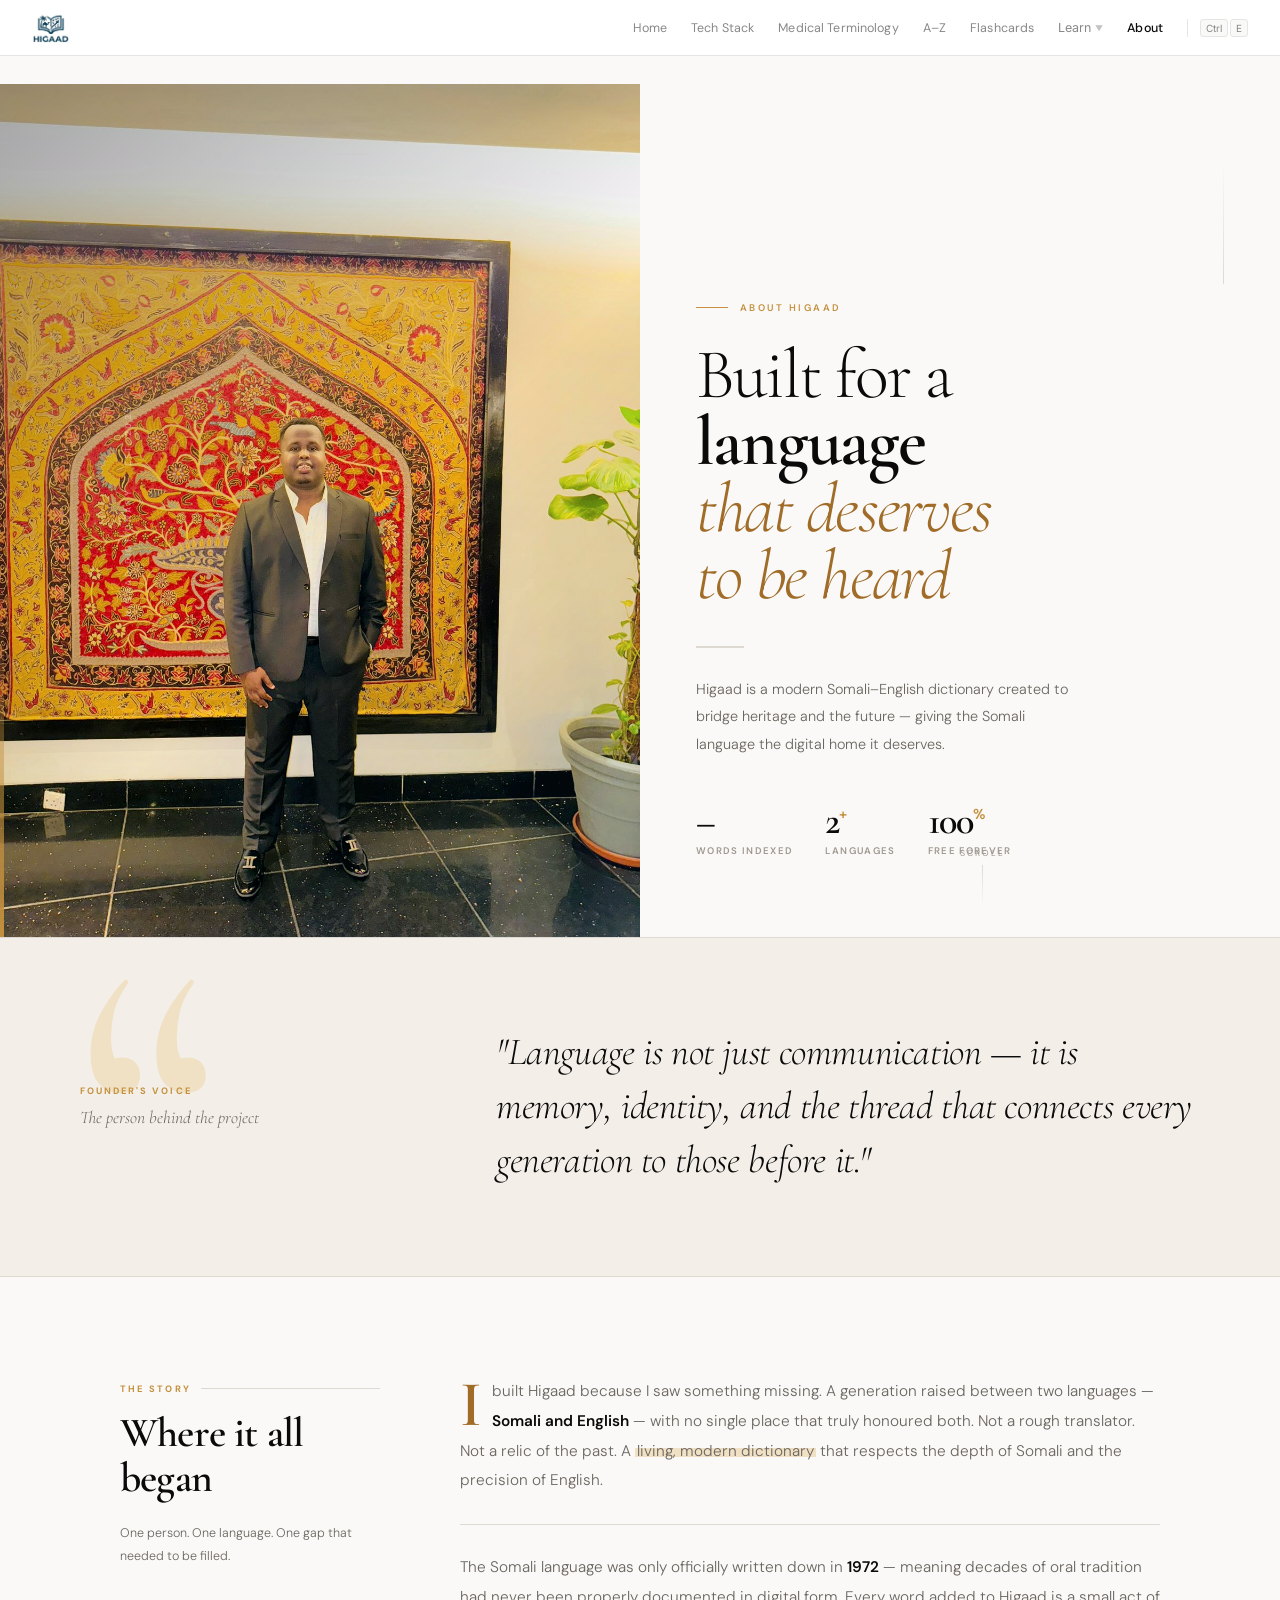
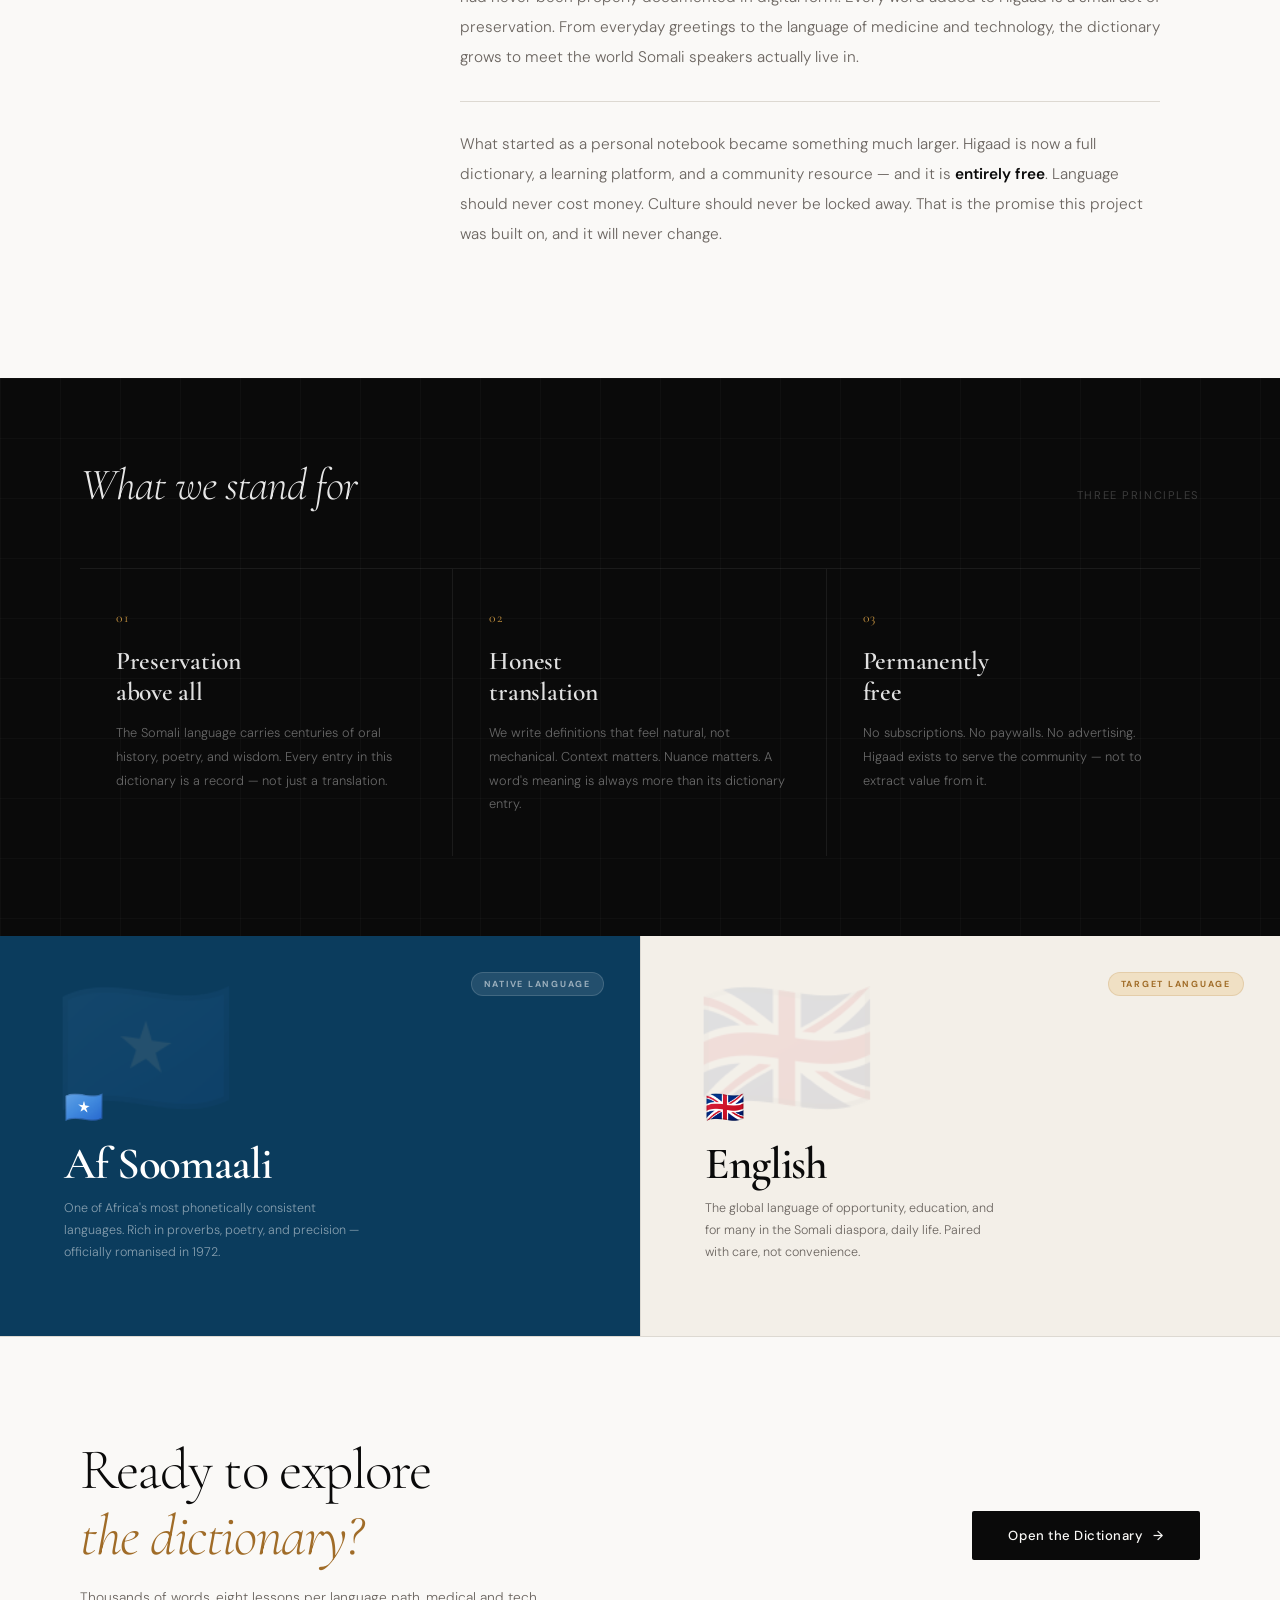
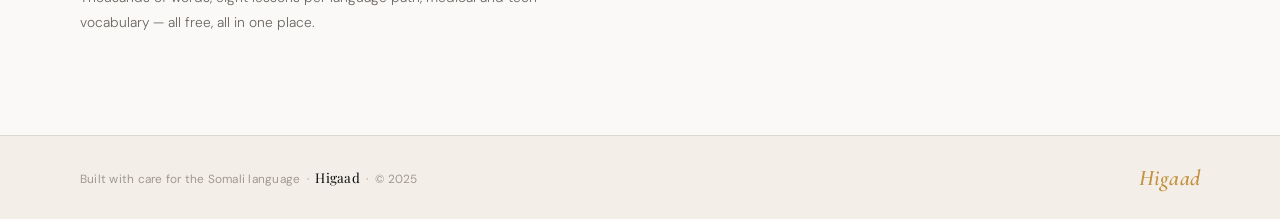
==== commit 91dde4b7: "pull" ====
--- a/About.html
+++ b/About.html
@@ -10,10 +10,11 @@
     } catch(e) {}
   </script>
   <meta charset="UTF-8" />
+  <link rel="preconnect" href="https://fonts.googleapis.com" />
+  <link rel="preconnect" href="https://fonts.gstatic.com" crossorigin />
   <meta name="viewport" content="width=device-width, initial-scale=1.0" />
   <title>About — Higaad</title>
   <link rel="icon" href="images/Logo and favicon/hingaad icon.png" />
-  <link rel="preconnect" href="https://fonts.googleapis.com">
   <link href="https://fonts.googleapis.com/css2?family=Libre+Baskerville:ital,wght@0,400;0,700;1,400&family=DM+Sans:ital,opsz,wght@0,9..40,300;0,9..40,400;0,9..40,500;0,9..40,600;1,9..40,300&family=Cormorant+Garamond:ital,wght@0,300;0,400;0,600;1,300;1,400;1,600&display=swap" rel="stylesheet">
   <link rel="stylesheet" href="style.css" />
 
@@ -754,7 +755,7 @@
 
   <div class="opener-photo">
     <img
-      src="images/hargiesa.jpg"
+      src="images/founderimg.jpeg"
       alt="Founder of Higaad"
       onerror="this.parentElement.style.background='linear-gradient(160deg,#061e2e,#0B3C5D,#165080)'"
     />
--- a/style.css
+++ b/style.css
@@ -736,39 +736,401 @@
 /* ─────────────────────────────────────────────
    RESPONSIVE
 ───────────────────────────────────────────── */
+
+/* ═══════════════════════════════════════════════════════════
+   PERFORMANCE HINTS
+═══════════════════════════════════════════════════════════ */
+.tech-card,
+.medical-home-card,
+.result-card,
+.fc-card,
+.lesson-card {
+  contain: layout style;
+}
+.tech-grid,
+.full-tech-grid,
+.az-grid,
+.medical-home-grid {
+  content-visibility: auto;
+  contain-intrinsic-size: 0 300px;
+}
+nav {
+  will-change: transform;
+  transform: translateZ(0);
+}
+.fc-card {
+  will-change: transform;
+}
+
+/* ═══════════════════════════════════════════════════════════
+   HAMBURGER BUTTON
+═══════════════════════════════════════════════════════════ */
+.nav-hamburger {
+  display: none;
+  flex-direction: column;
+  justify-content: center;
+  align-items: center;
+  gap: 5px;
+  width: 40px;
+  height: 40px;
+  background: none;
+  border: 1px solid var(--border);
+  border-radius: var(--r-md);
+  cursor: pointer;
+  padding: 4px;
+  z-index: 1001;
+  margin-left: 10px;
+  flex-shrink: 0;
+  transition: border-color .15s;
+}
+.nav-hamburger:hover { border-color: var(--ink); }
+.nav-hamburger span {
+  display: block;
+  width: 18px;
+  height: 1.5px;
+  background: var(--ink);
+  border-radius: 2px;
+  transition: transform .25s var(--ease), opacity .2s;
+}
+.nav-hamburger.active span:nth-child(1) { transform: translateY(6.5px) rotate(45deg); }
+.nav-hamburger.active span:nth-child(2) { opacity: 0; }
+.nav-hamburger.active span:nth-child(3) { transform: translateY(-6.5px) rotate(-45deg); }
+
+/* ── MOBILE OVERLAY ───────────────────────── */
+.nav-overlay {
+  display: none;
+  position: fixed;
+  inset: 0;
+  background: rgba(0,0,0,.5);
+  z-index: 997;
+  opacity: 0;
+  transition: opacity .25s;
+  backdrop-filter: blur(2px);
+}
+.nav-overlay.open { opacity: 1; }
+
+/* ── CLOSE BUTTON INSIDE DRAWER ───────────── */
+.nav-mobile-close {
+  display: none;
+  align-self: flex-end;
+  background: none;
+  border: 1px solid var(--border);
+  border-radius: var(--r);
+  font-size: .75rem;
+  cursor: pointer;
+  color: var(--muted);
+  padding: 4px 10px;
+  margin-bottom: 16px;
+  transition: all .15s;
+}
+.nav-mobile-close:hover { color: var(--ink); border-color: var(--ink); }
+
+/* ═══════════════════════════════════════════════════════════
+   RESPONSIVE — TABLET  (≤ 900px)
+═══════════════════════════════════════════════════════════ */
 @media (max-width: 900px) {
   nav { padding: 0 20px; }
+  main { padding: 0 24px 64px; }
   .lesson-grid { grid-template-columns: repeat(2, 1fr); }
-}
+  .full-tech-grid,
+  .tech-grid { grid-template-columns: repeat(auto-fill, minmax(220px, 1fr)); }
+}
+
+/* ═══════════════════════════════════════════════════════════
+   RESPONSIVE — MOBILE  (≤ 768px)
+═══════════════════════════════════════════════════════════ */
 @media (max-width: 768px) {
-  nav { padding: 0 16px; }
+
+  /* ── NAV ─────────────────────────────── */
+  nav {
+    padding: 0 16px;
+    height: 56px;
+    position: sticky;
+    top: 0;
+    z-index: 999;
+  }
+  .nav-hamburger { display: flex; }
+  .nav-overlay   { display: block; pointer-events: none; }
+  .nav-overlay.open { pointer-events: auto; }
   .nav-kbd { display: none; }
-  .hero { padding: 70px 20px 52px; }
-  main { padding: 0 20px 56px; }
-  .word-hero { padding: 44px 20px 36px; }
-  .word-content { grid-template-columns: 1fr; padding: 24px 20px 48px; }
-  .word-sidebar { display: none; }
+
+  /* Drawer */
+  .nav-links {
+    position: fixed;
+    top: 0;
+    right: -110%;
+    width: min(82vw, 300px);
+    height: 100dvh;
+    background: var(--white);
+    box-shadow: -6px 0 32px rgba(0,0,0,.14);
+    z-index: 998;
+    display: flex !important;
+    flex-direction: column;
+    align-items: flex-start;
+    gap: 0;
+    padding: 20px 20px 40px;
+    overflow-y: auto;
+    transition: right .3s cubic-bezier(.4,0,.2,1);
+    border-left: 1px solid var(--border);
+  }
+  [data-theme="dark"] .nav-links {
+    background: #0c0b09;
+  }
+  .nav-links.open { right: 0; }
+
+  .nav-mobile-close { display: block; }
+
+  .nav-links .nav-link {
+    width: 100%;
+    padding: 14px 0;
+    font-size: .9rem;
+    border-bottom: 1px solid var(--border);
+    color: var(--ink);
+  }
+  .nav-links .nav-link:hover,
+  .nav-links .nav-link.active { color: var(--gold); }
+
+  /* Learn dropdown inside drawer */
+  .nav-dropdown {
+    width: 100%;
+    border-bottom: 1px solid var(--border);
+  }
+  .nav-dropdown-toggle {
+    width: 100%;
+    text-align: left;
+    padding: 14px 0;
+    font-size: .9rem;
+    background: none;
+    border: none;
+    cursor: pointer;
+    color: var(--ink);
+    font-family: var(--sans);
+    display: flex;
+    align-items: center;
+    gap: 6px;
+    justify-content: space-between;
+  }
+  .nav-dropdown-menu {
+    display: none;
+    position: static !important;
+    box-shadow: none !important;
+    border: none !important;
+    padding: 4px 0 10px 12px;
+    background: transparent;
+    transform: none !important;
+    opacity: 1 !important;
+    pointer-events: auto !important;
+    width: 100% !important;
+  }
+  .nav-dropdown.open .nav-dropdown-menu { display: block; }
+  .nav-dd-cols { flex-direction: column; gap: 0; }
+  .nav-dd-col  { padding: 4px 0; }
+  .nav-dd-col + .nav-dd-col { border-left: none; border-top: 1px solid var(--border); }
+  .nav-dd-footer { display: none; }
+
+  /* Settings panel */
+  .settings-wrap { margin-left: auto; }
+
+  /* ── HERO ────────────────────────────── */
+  .hero {
+    min-height: auto;
+    padding: 48px 20px 40px;
+    text-align: center;
+  }
+  .tech-hero,
+  .medical-hero,
+  .az-hero,
+  .flashcard-hero {
+    padding: 28px 20px 32px !important;
+  }
+  .hero-title { font-size: clamp(1.9rem, 7.5vw, 2.8rem); }
+  .hero-subtitle { font-size: .86rem; max-width: 100%; }
+  .hero-eyebrow { font-size: .6rem; }
+
+  /* ── SEARCH ──────────────────────────── */
+  .search-container,
+  .tech-search-wrap {
+    width: 100%;
+    max-width: 100%;
+  }
+  .search-buttons {
+    flex-direction: row;
+    gap: 8px;
+    align-items: stretch;
+    width: 100%;
+    max-width: 480px;
+  }
+  .search-buttons .btn { flex: 1; }
+
+  /* ── MAIN / SECTIONS ─────────────────── */
+  main { padding: 0 16px 56px; }
+  .wotd-section,
+  .tech-section,
+  .medical-section { padding: 28px 0; }
+  .section-title { font-size: 1.2rem; }
+
+  /* ── GRIDS → 1 col ───────────────────── */
+  .tech-grid,
+  .full-tech-grid,
+  .az-grid,
+  .medical-home-grid {
+    grid-template-columns: 1fr !important;
+    gap: 10px;
+  }
+  .fc-stats-bar { grid-template-columns: repeat(2, 1fr); }
+
+  /* ── WOTD ────────────────────────────── */
   .wotd-card { grid-template-columns: 1fr; }
   .wotd-side { display: none; }
   .wotd-body { padding: 24px 20px; }
-  .tech-grid { grid-template-columns: 1fr 1fr; }
-  .fc-stats-bar { grid-template-columns: 1fr 1fr; }
-  .lesson-grid { grid-template-columns: repeat(2, 1fr); }
-  .lesson-content { padding: 28px 20px 52px; }
-  .lesson-back-bar { padding: 8px 20px; }
-}
-@media (max-width: 600px) {
-  .lesson-grid { grid-template-columns: 1fr; }
-}
+
+  /* ── WORD PAGE ───────────────────────── */
+  .word-hero       { padding: 36px 20px 28px; }
+  .word-content    { grid-template-columns: 1fr; padding: 24px 20px 48px; gap: 14px; }
+  .word-sidebar    { display: none; }
+  .word-main-title { font-size: clamp(1.8rem, 6vw, 2.6rem); }
+
+  /* ── LESSON PAGE ─────────────────────── */
+  .lesson-page    { padding-top: 0; }
+  .lesson-content { padding: 24px 16px 48px; }
+  .lesson-back-bar { padding: 10px 16px; top: 56px; }
+  .lesson-grid    { grid-template-columns: 1fr; }
+  .lesson-card    { padding: 16px 18px; }
+
+  /* ── VOCAB / PHRASES ─────────────────── */
+  .vocab-table { font-size: .79rem; }
+  .vocab-table th,
+  .vocab-table td { padding: 8px 6px; }
+  .vocab-note { display: none; }
+  .phrase-row { flex-direction: column; gap: 3px; }
+  .phrase-so,
+  .phrase-en { width: 100%; }
+
+  /* ── FLASHCARDS ──────────────────────── */
+  .fc-layout { padding: 0 16px 64px; }
+  .flashcard  { min-height: 220px; }
+  .fc-deck-bar { gap: 6px; }
+  .fc-actions { grid-template-columns: 1fr 1fr; gap: 8px; }
+  .fc-btn-prev { display: none; }
+  .fc-kbd-hint { display: none; }
+  .fc-face { padding: 28px 20px; }
+  .fc-front-word { font-size: clamp(1.5rem, 6vw, 2.2rem); }
+
+  /* ── AZ PAGE ─────────────────────────── */
+  .az-alphabet-nav {
+    flex-wrap: wrap;
+    gap: 4px;
+    padding: 10px 0;
+    justify-content: center;
+  }
+  .az-letter-btn  { width: 32px; height: 32px; font-size: .76rem; }
+  .az-section-letter { font-size: 1.8rem; }
+  .filters-bar {
+    flex-wrap: wrap;
+    gap: 6px;
+    padding: 0;
+  }
+  .word-count-badge { margin-left: 0; }
+
+  /* ── LEARN PAGES ─────────────────────── */
+  .learn-lessons-grid { grid-template-columns: 1fr !important; }
+
+  /* ── SEARCH POPUP ────────────────────── */
+  .search-popup-overlay { padding-top: 16px; align-items: flex-start; }
+  .search-popup {
+    width: 100%;
+    max-width: 100%;
+    margin: 0;
+    border-radius: 0 0 var(--r-lg) var(--r-lg);
+    border-top: none;
+  }
+  .popup-results-wrap { max-height: 55vh; }
+
+  /* ── WELCOME CARD ────────────────────── */
+  .welcome-card    { max-width: 100%; border-radius: 12px; }
+  .welcome-header  { padding: 24px 20px 20px; }
+  .welcome-body    { padding: 20px 20px 24px; }
+  .welcome-overlay { padding: 16px; }
+
+  /* ── FOOTER ──────────────────────────── */
+  footer { padding: 20px 16px; font-size: .7rem; }
+}
+
+/* ═══════════════════════════════════════════════════════════
+   RESPONSIVE — SMALL MOBILE  (≤ 480px)
+═══════════════════════════════════════════════════════════ */
 @media (max-width: 480px) {
-  .hero-title { font-size: 2.4rem; }
-  .tech-grid, .full-tech-grid { grid-template-columns: 1fr; }
-  .usage-row { grid-template-columns: 1fr; }
-  .search-buttons { flex-direction: column; align-items: center; }
-  .az-letter-btn { width: 28px; height: 28px; font-size: .76rem; }
-  .medical-home-grid { grid-template-columns: 1fr; }
-  .fc-stats-bar { grid-template-columns: 1fr 1fr; }
-  .fc-actions { grid-template-columns: 1fr 1fr; }
-  .fc-btn-prev { display: none; }
-  .nav-dropdown-menu { width: calc(100vw - 24px); }
+  .hero-title  { font-size: 1.75rem; }
+  .nav-links   { width: 92vw; }
+  .search-buttons { flex-direction: column; }
+  .search-buttons .btn { width: 100%; }
+  .az-letter-btn { width: 28px; height: 28px; font-size: .68rem; }
+  .tech-card-word { font-size: 1rem; }
+  .section-title  { font-size: 1.1rem; }
+  .welcome-logo-glyph { font-size: 2.2rem; }
+  .welcome-title  { font-size: 1.25rem; }
+  .fc-stats-bar   { grid-template-columns: repeat(2, 1fr); gap: 6px; }
+  .fc-stat-num    { font-size: 1.3rem; }
+  .wotd-word      { font-size: 1.8rem; }
+  main            { padding: 0 12px 48px; }
+  .lesson-content { padding: 20px 12px 40px; }
+  .lesson-back-bar { padding: 10px 12px; }
+  .word-hero      { padding: 28px 12px 24px; }
+  .word-content   { padding: 20px 12px 40px; }
+}
+
+/* ═══════════════════════════════════════════════════════════
+   DESKTOP ONLY — ensure drawer reset
+═══════════════════════════════════════════════════════════ */
+@media (min-width: 769px) {
+  .nav-hamburger    { display: none !important; }
+  .nav-mobile-close { display: none !important; }
+  .nav-overlay      { display: none !important; }
+  .nav-links {
+    position: static !important;
+    right: auto !important;
+    width: auto !important;
+    height: auto !important;
+    background: transparent !important;
+    box-shadow: none !important;
+    border: none !important;
+    flex-direction: row !important;
+    padding: 0 !important;
+    overflow: visible !important;
+  }
+  .nav-links .nav-link {
+    border-bottom: none !important;
+    font-size: .78rem !important;
+    padding: 6px 12px !important;
+    color: var(--muted) !important;
+  }
+  .nav-links .nav-link.active { color: var(--ink) !important; }
+  .nav-dropdown-toggle {
+    width: auto !important;
+    font-size: .78rem !important;
+    padding: 6px 12px !important;
+    justify-content: flex-start !important;
+  }
+  .nav-dropdown-menu {
+    display: block !important;
+    position: fixed !important;
+    opacity: 0 !important;
+    pointer-events: none !important;
+    padding: 0 !important;
+    border: 1px solid var(--border) !important;
+    border-radius: var(--r-lg) !important;
+    box-shadow: 0 16px 48px rgba(0,0,0,0.1) !important;
+    background: var(--white) !important;
+    width: min(520px, calc(100vw - 48px)) !important;
+    left: 50% !important;
+    transform: translateX(-50%) translateY(-6px) !important;
+  }
+  .nav-dropdown.open .nav-dropdown-menu {
+    opacity: 1 !important;
+    pointer-events: all !important;
+    transform: translateX(-50%) translateY(0) !important;
+  }
+  .nav-dd-cols { flex-direction: row; }
+  .nav-dd-col + .nav-dd-col { border-top: none; border-left: 1px solid var(--border); }
+  .nav-dd-footer { display: flex; }
 }
